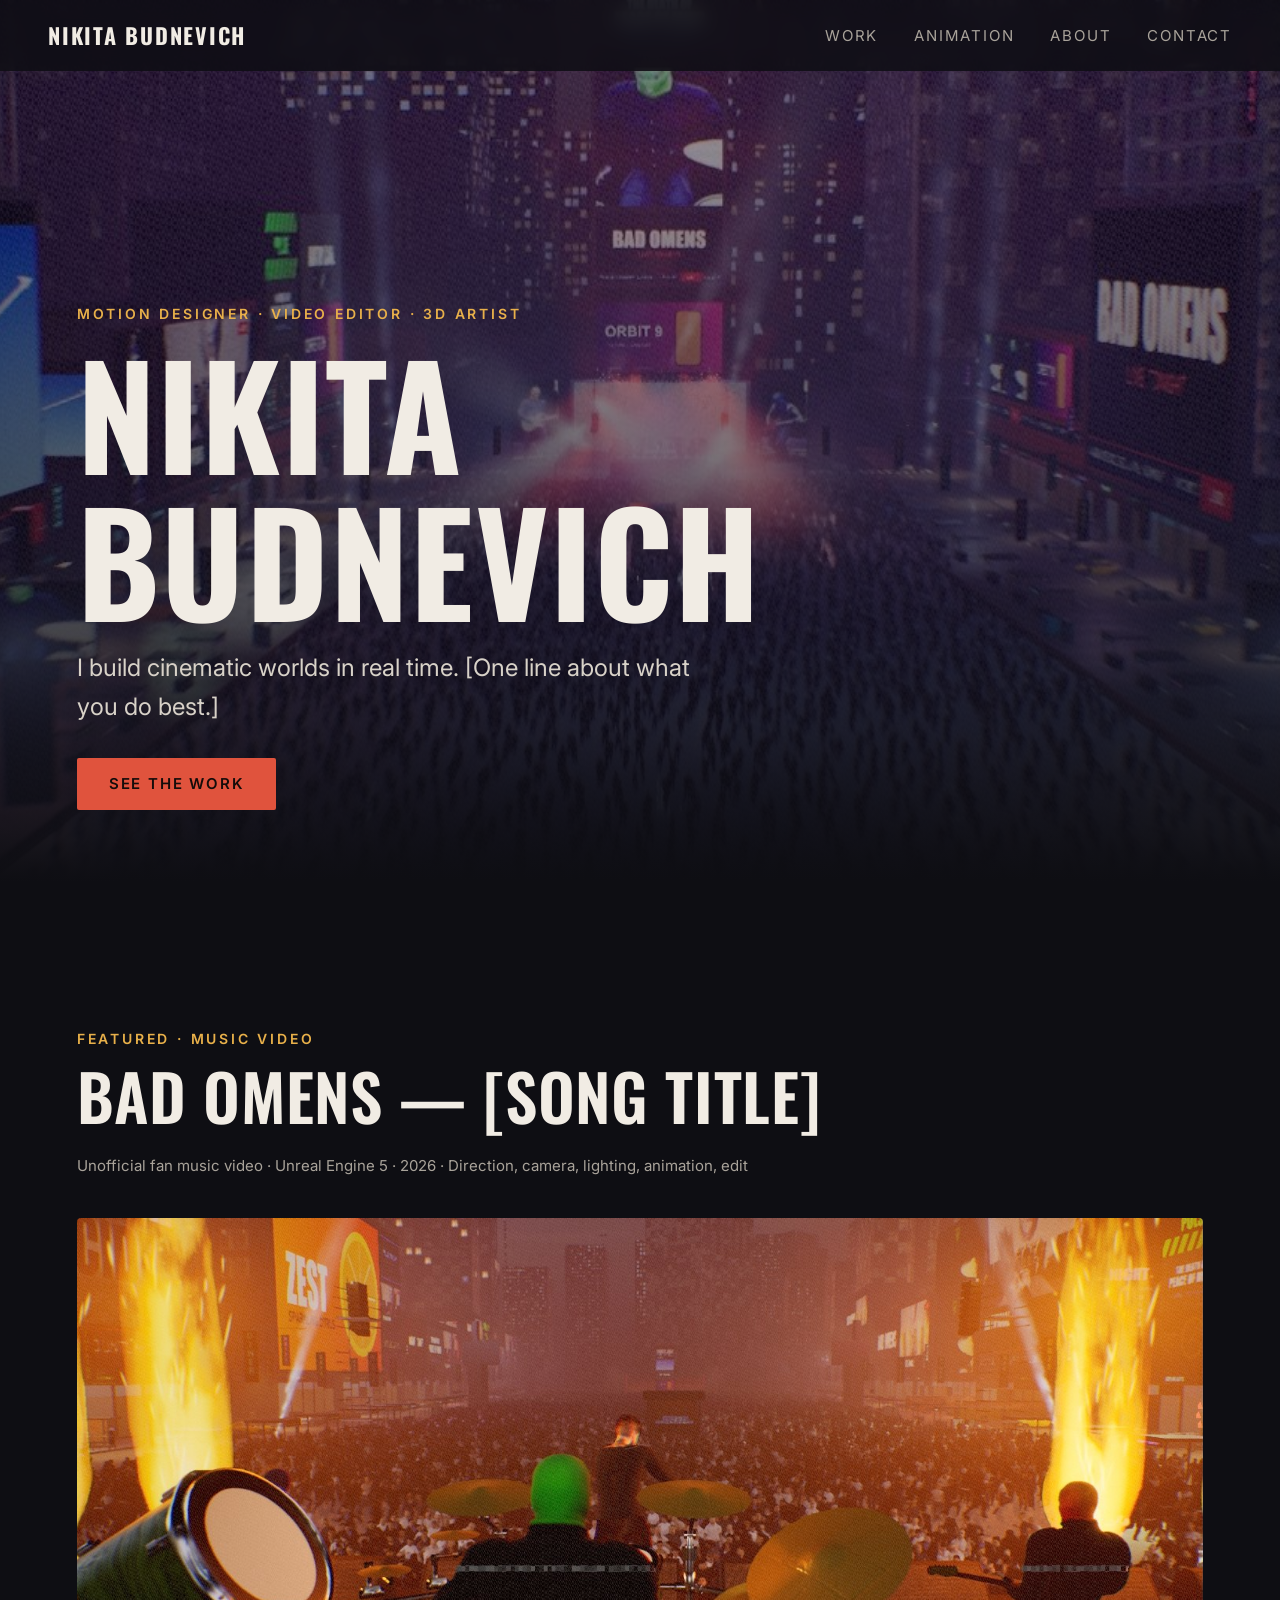
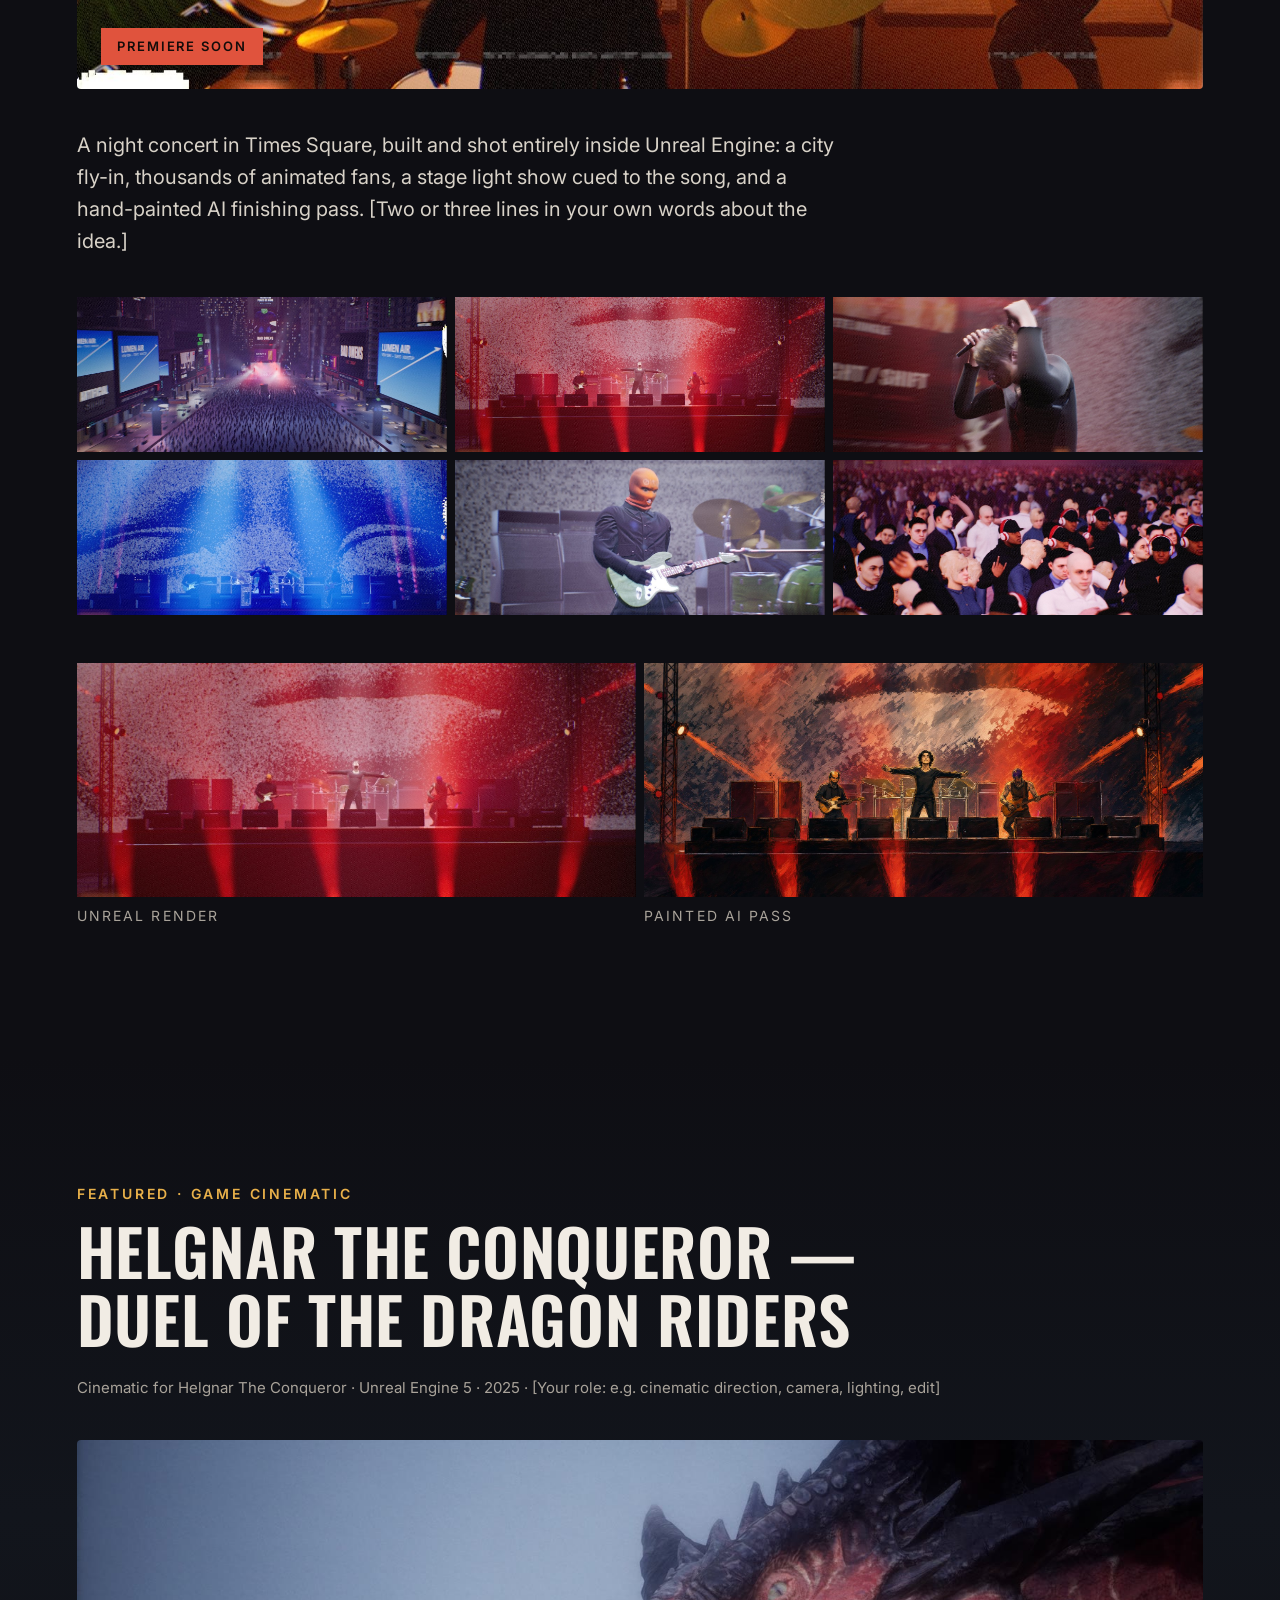
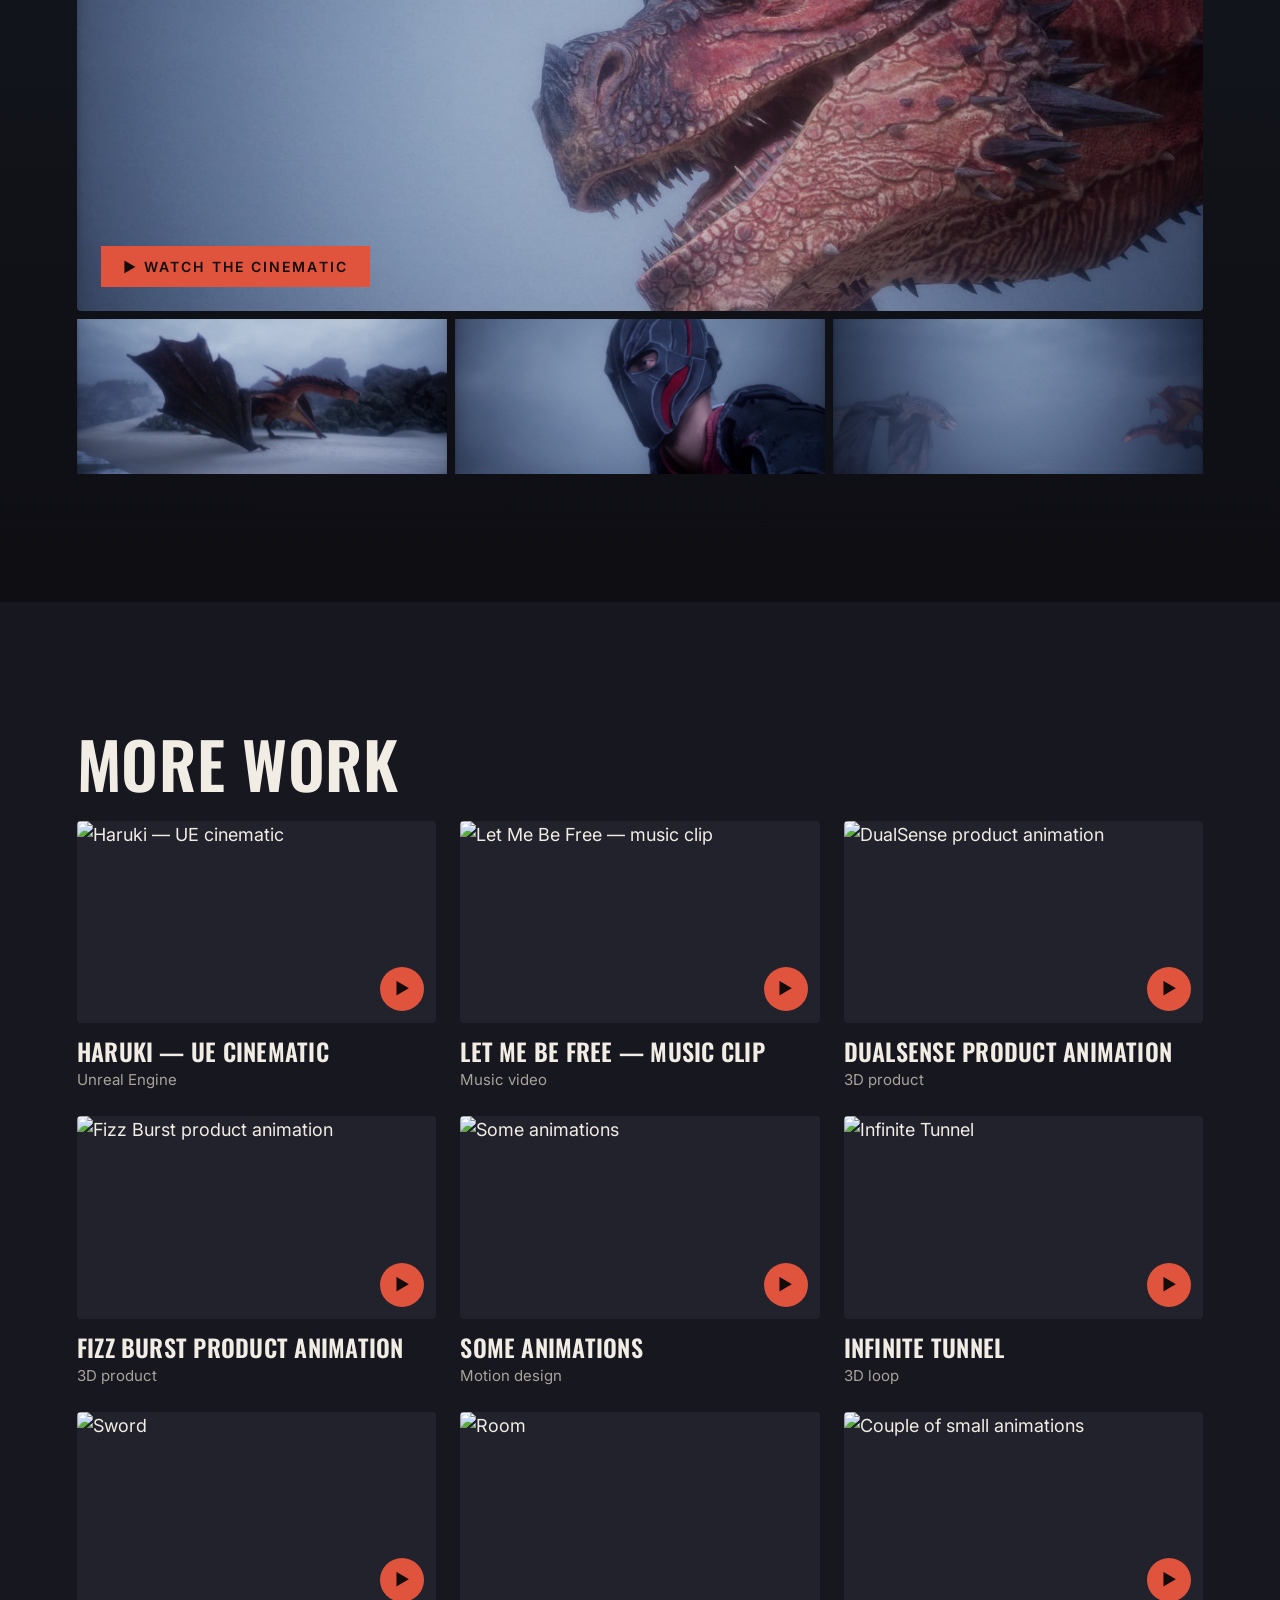
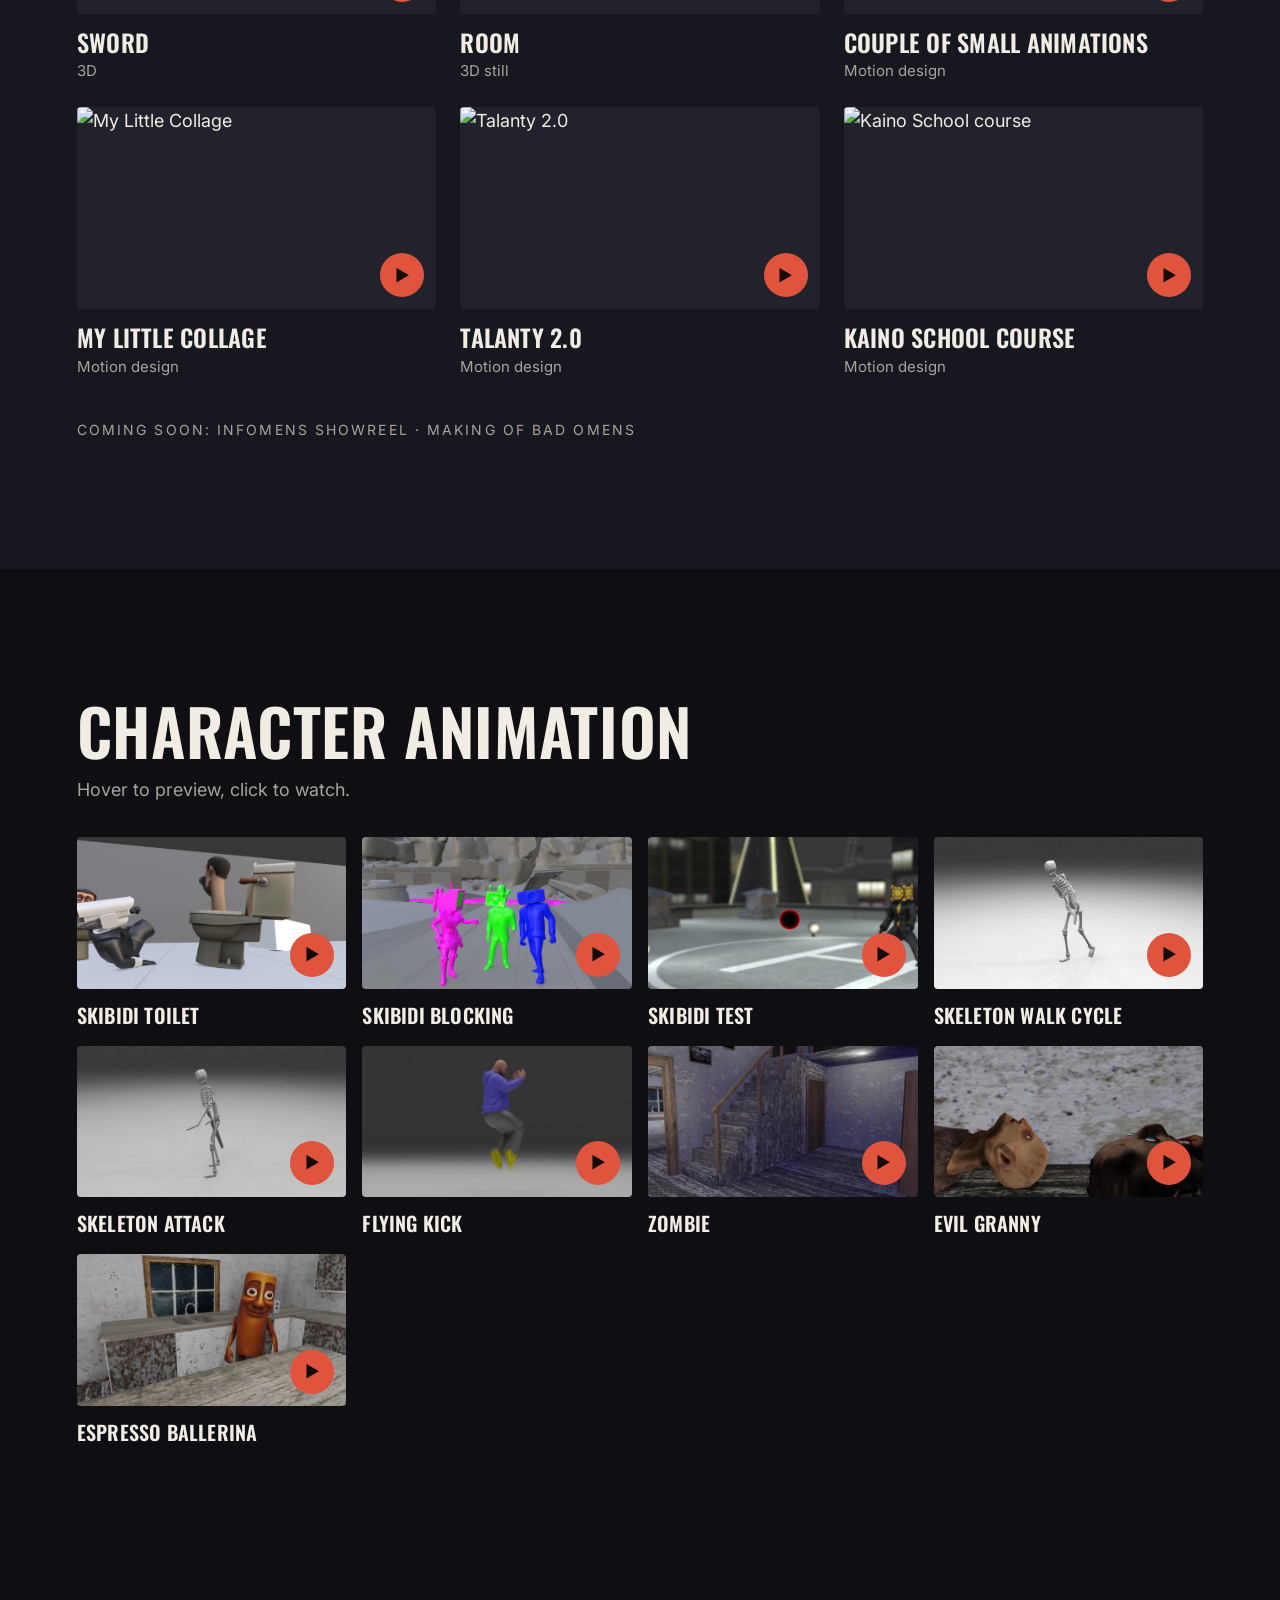
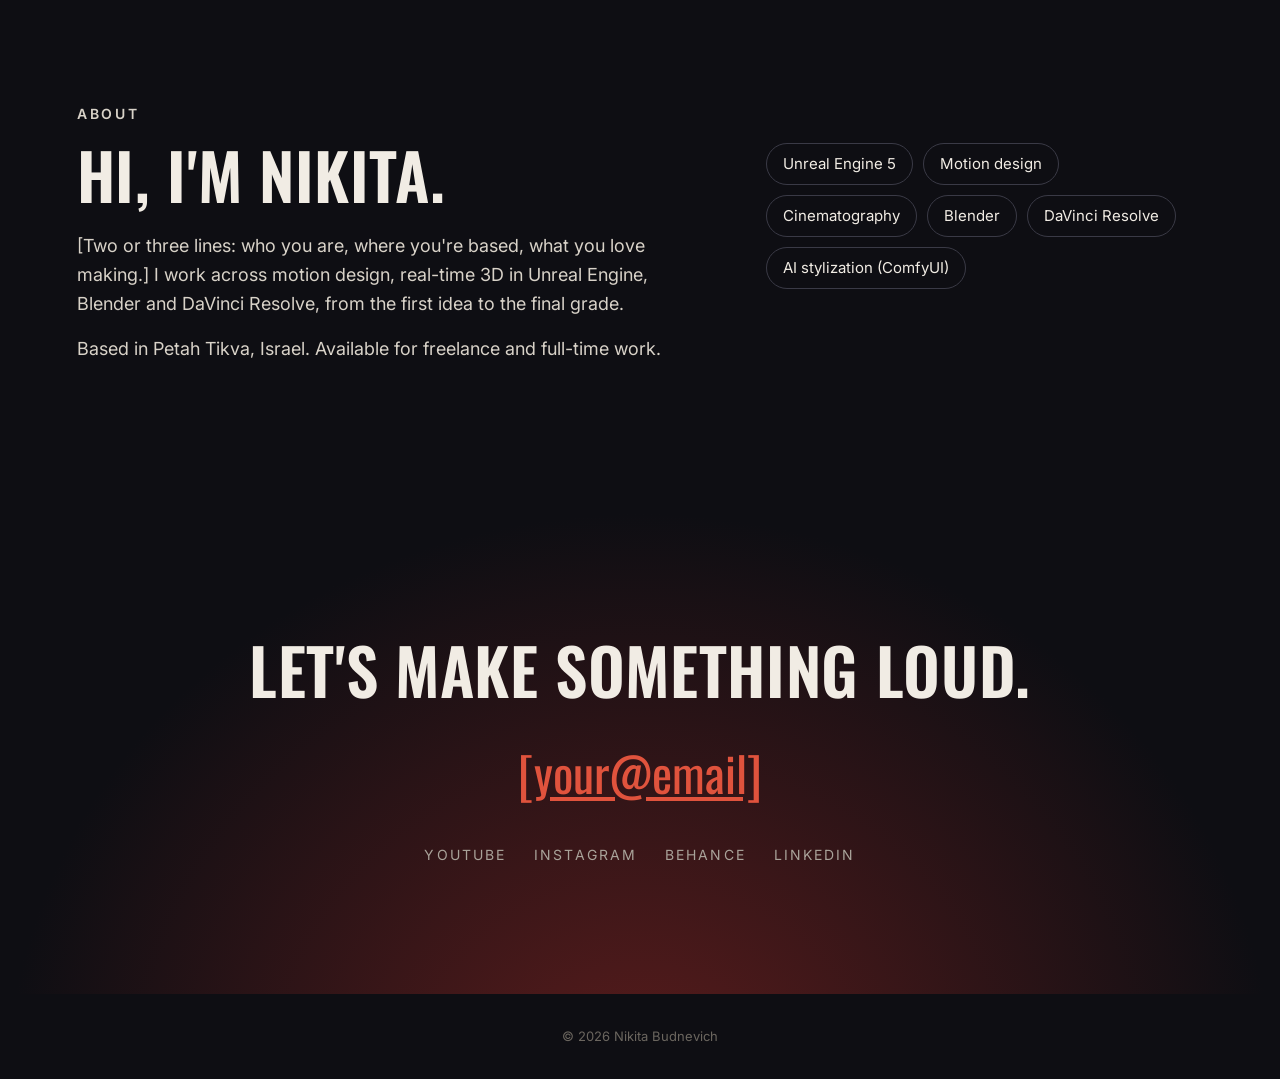
==== index.html @ 85cd66b0 "Portfolio site first draft: Bad Omens + Helgnar dragon cinematic featured, Behance work grid, charac" ====
<!doctype html>
<html lang="en">
<head>
<meta charset="utf-8">
<meta name="viewport" content="width=device-width, initial-scale=1">
<title>Nikita Budnevich — Motion Designer, Video Editor, 3D Artist</title>
<meta name="description" content="Nikita Budnevich: motion designer, video editor and 3D artist. Music videos, real-time cinematics, 3D.">
<meta property="og:title" content="Nikita Budnevich — Motion Designer, Video Editor, 3D Artist">
<meta property="og:image" content="assets/img/og.jpg">
<link rel="preconnect" href="https://fonts.googleapis.com">
<link rel="preconnect" href="https://fonts.gstatic.com" crossorigin>
<link href="https://fonts.googleapis.com/css2?family=Oswald:wght@400..700&family=Inter:wght@400;500;600&display=swap" rel="stylesheet">
<link rel="stylesheet" href="style.css">
</head>
<body>

<header class="nav">
  <a class="logo" href="#top">NIKITA BUDNEVICH</a>
  <nav>
    <a href="#work">Work</a>
    <a href="#animation">Animation</a>
    <a href="#about">About</a>
    <a href="#contact">Contact</a>
  </nav>
</header>

<section class="hero" id="top">
  <video class="hero-video" src="assets/video/hero_loop.mp4" poster="assets/img/bo_0420.jpg" autoplay muted loop playsinline></video>
  <div class="hero-shade"></div>
  <div class="hero-text">
    <p class="eyebrow">Motion designer · Video editor · 3D artist</p>
    <h1>Nikita Budnevich</h1>
    <p class="lead">I build cinematic worlds in real time. [One line about what you do best.]</p>
    <a class="btn" href="#work">See the work</a>
  </div>
</section>

<section class="featured" id="work">
  <div class="featured-head">
    <p class="eyebrow">Featured · Music video</p>
    <h2>Bad Omens — [Song title]</h2>
    <p class="meta">Unofficial fan music video · Unreal Engine 5 · 2026 · Direction, camera, lighting, animation, edit</p>
  </div>

  <div class="player">
    <!-- Replace with the YouTube embed after the release:
         <iframe src="https://www.youtube-nocookie.com/embed/VIDEO_ID" title="Bad Omens music video" allow="autoplay; encrypted-media; picture-in-picture" allowfullscreen></iframe> -->
    <img src="assets/img/bo_1950.jpg" alt="Final chorus: fire cannons over the Times Square crowd">
    <span class="soon">Premiere soon</span>
  </div>

  <p class="story">A night concert in Times Square, built and shot entirely inside Unreal Engine: a city fly-in, thousands of animated fans,
    a stage light show cued to the song, and a hand-painted AI finishing pass. [Two or three lines in your own words about the idea.]</p>

  <div class="gallery">
    <img src="assets/img/bo_0420.jpg" alt="Times Square crowd, wide aerial" loading="lazy">
    <img src="assets/img/bo_1002.jpg" alt="The band on stage in red light" loading="lazy">
    <img src="assets/img/bo_0900.jpg" alt="Singer close-up with motion blur" loading="lazy">
    <img src="assets/img/bo_1560.jpg" alt="Blue light wash over the stage" loading="lazy">
    <img src="assets/img/bo_0560.jpg" alt="Masked guitarist" loading="lazy">
    <img src="assets/img/bo_1800.jpg" alt="The crowd singing along" loading="lazy">
  </div>

  <div class="compare">
    <figure><img src="assets/img/bo_1002.jpg" alt="Unreal render" loading="lazy"><figcaption>Unreal render</figcaption></figure>
    <figure><img src="assets/img/bo_ai_1002.jpg" alt="Same frame after the painted AI pass" loading="lazy"><figcaption>Painted AI pass</figcaption></figure>
  </div>
</section>

<section class="featured dragon">
  <div class="featured-head">
    <p class="eyebrow">Featured · Game cinematic</p>
    <h2>Helgnar The Conqueror — Duel of the Dragon Riders</h2>
    <p class="meta">Cinematic for Helgnar The Conqueror · Unreal Engine 5 · 2025 · [Your role: e.g. cinematic direction, camera, lighting, edit]</p>
  </div>
  <div class="player" id="dragon-player">
    <video src="assets/video/dragon_loop.mp4" poster="assets/img/dragon_0.58.jpg" autoplay muted loop playsinline></video>
    <button class="watch" data-embed="https://www.youtube-nocookie.com/embed/9kDAbI6SV2Y">▶ Watch the cinematic</button>
  </div>
  <div class="gallery">
    <img src="assets/img/dragon_0.08.jpg" alt="A red dragon lands on a misty beach" loading="lazy">
    <img src="assets/img/dragon_0.48.jpg" alt="The masked dragon rider" loading="lazy">
    <img src="assets/img/dragon_0.78.jpg" alt="Two dragons clash in the fog" loading="lazy">
  </div>
</section>

<section class="more">
  <h2>More work</h2>
  <div class="cards" id="cards"></div>
  <p class="coming">Coming soon: Infomens showreel · Making of Bad Omens</p>
</section>

<section class="anim" id="animation">
  <h2>Character animation</h2>
  <p class="sub">Hover to preview, click to watch.</p>
  <div class="anim-grid" id="anim"></div>
</section>

<section class="about" id="about">
  <div>
    <p class="eyebrow">About</p>
    <h2>Hi, I'm Nikita.</h2>
    <p>[Two or three lines: who you are, where you're based, what you love making.] I work across motion design, real-time 3D in Unreal Engine,
      Blender and DaVinci Resolve, from the first idea to the final grade.</p>
    <p>Based in Petah Tikva, Israel. Available for freelance and full-time work.</p>
  </div>
  <ul class="skills">
    <li>Unreal Engine 5</li><li>Motion design</li><li>Cinematography</li><li>Blender</li><li>DaVinci Resolve</li><li>AI stylization (ComfyUI)</li>
  </ul>
</section>

<section class="contact" id="contact">
  <h2>Let's make something loud.</h2>
  <a class="mail" href="mailto:[your@email]">[your@email]</a>
  <div class="socials">
    <a href="#">YouTube</a><a href="#">Instagram</a><a href="https://www.behance.net/BudnevichNikita" target="_blank" rel="noopener">Behance</a><a href="https://www.linkedin.com/in/budnevich/" target="_blank" rel="noopener">LinkedIn</a>
  </div>
</section>

<footer>© 2026 Nikita Budnevich</footer>
<div class="lightbox" id="lb" hidden><button class="lb-close" aria-label="Close">×</button><div class="lb-frame"><iframe id="lbf" title="Video player" allow="autoplay; fullscreen; picture-in-picture" allowfullscreen></iframe><video id="lbv" controls playsinline hidden></video></div></div>
<script src="work.js"></script>
</body>
</html>
---- style.css ----
:root {
  --bg: #0e0e13;
  --bg2: #17171f;
  --text: #f1ece4;
  --muted: #a9a39a;
  --red: #e0533d;
  --amber: #e8b04a;
  --display: 'Oswald', 'Arial Narrow', sans-serif;
  --body: 'Inter', Arial, sans-serif;
}
* { box-sizing: border-box; margin: 0; padding: 0; }
html { scroll-behavior: smooth; }
body { background: var(--bg); color: var(--text); font-family: var(--body); font-size: 18px; line-height: 1.6; }
img, video { display: block; max-width: 100%; }
a { color: inherit; }
h1, h2, h3 { font-family: var(--display); font-weight: 600; text-transform: uppercase; line-height: 1.05; letter-spacing: .01em; }
h2 { font-size: clamp(36px, 5vw, 64px); margin-bottom: 24px; }
h3 { font-size: 24px; margin: 16px 0 4px; }
.eyebrow { color: var(--amber); text-transform: uppercase; letter-spacing: .2em; font-size: 14px; font-weight: 600; margin-bottom: 12px; }

/* nav */
.nav { position: fixed; inset: 0 0 auto 0; z-index: 10; display: flex; justify-content: space-between; align-items: center;
  padding: 18px clamp(16px, 4vw, 48px); background: #0e0e13d9; backdrop-filter: blur(10px); -webkit-backdrop-filter: blur(10px); }
.logo { font-family: var(--display); font-weight: 700; font-size: 22px; letter-spacing: .08em; text-decoration: none; }
.nav nav { display: flex; gap: clamp(16px, 3vw, 36px); }
.nav nav a { text-decoration: none; font-size: 15px; text-transform: uppercase; letter-spacing: .12em; color: var(--muted); }
.nav nav a:hover { color: var(--text); }

/* hero */
.hero { position: relative; height: 100vh; min-height: 560px; overflow: hidden; display: flex; align-items: flex-end; }
.hero-video { position: absolute; inset: 0; width: 100%; height: 100%; object-fit: cover; }
.hero-shade { position: absolute; inset: 0; background: linear-gradient(to top, var(--bg) 2%, #0e0e1399 40%, #0e0e1333 100%); }
.hero-text { position: relative; padding: 0 clamp(16px, 6vw, 96px) clamp(48px, 10vh, 120px); max-width: 1100px; }
.hero h1 { font-size: clamp(56px, 11vw, 160px); font-weight: 700; }
.lead { font-size: clamp(18px, 2vw, 24px); color: #d8d2c8; margin: 16px 0 32px; max-width: 640px; }
.btn { display: inline-block; background: var(--red); color: #140c0a; padding: 14px 32px; font-weight: 600; text-decoration: none;
  text-transform: uppercase; letter-spacing: .12em; font-size: 15px; border-radius: 2px; transition: transform .2s; }
.btn:hover { transform: translateY(-2px); }

/* sections */
section:not(.hero) { padding: clamp(64px, 10vw, 140px) clamp(16px, 6vw, 96px); }
.featured-head { max-width: 900px; margin-bottom: 40px; }
.meta { color: var(--muted); font-size: 15px; }
.player { position: relative; aspect-ratio: 2.39 / 1; background: #000; overflow: hidden; border-radius: 4px; }
.player img, .player iframe { width: 100%; height: 100%; object-fit: cover; border: 0; }
.soon { position: absolute; left: 24px; bottom: 24px; background: var(--red); color: #140c0a; font-weight: 600; text-transform: uppercase;
  letter-spacing: .15em; font-size: 13px; padding: 8px 16px; }
.story { max-width: 760px; margin: 40px 0; color: #d8d2c8; font-size: clamp(17px, 1.6vw, 20px); }
.gallery { display: grid; grid-template-columns: repeat(3, 1fr); gap: 8px; }
.gallery img { width: 100%; aspect-ratio: 2.39 / 1; object-fit: cover; transition: opacity .3s; }
.gallery img:hover { opacity: .85; }
.compare { display: grid; grid-template-columns: 1fr 1fr; gap: 8px; margin-top: 48px; }
.compare img { width: 100%; aspect-ratio: 2.39 / 1; object-fit: cover; }
figcaption { color: var(--muted); font-size: 14px; text-transform: uppercase; letter-spacing: .15em; margin-top: 8px; }

.more { background: var(--bg2); }
.cards { display: grid; grid-template-columns: repeat(3, 1fr); gap: 24px; }
.card p { color: var(--muted); font-size: 15px; }
.thumb { aspect-ratio: 16 / 9; border-radius: 4px; }
.ph { display: grid; place-items: center; background: repeating-linear-gradient(135deg, #22222c 0 12px, #1c1c25 12px 24px);
  color: var(--muted); font-family: var(--display); text-transform: uppercase; letter-spacing: .15em; }

.about { display: grid; grid-template-columns: 1.4fr 1fr; gap: clamp(32px, 6vw, 96px); align-items: start; }
.about p { color: #d8d2c8; margin-bottom: 16px; max-width: 640px; }
.skills { list-style: none; display: flex; flex-wrap: wrap; gap: 10px; padding-top: 40px; }
.skills li { border: 1px solid #3a3a46; padding: 8px 16px; border-radius: 40px; font-size: 15px; }

.contact { text-align: center; background: radial-gradient(ellipse at 50% 120%, #5a1c1c 0%, var(--bg) 70%); }
.mail { display: inline-block; font-family: var(--display); font-size: clamp(24px, 4vw, 48px); color: var(--red); margin: 8px 0 32px; }
.socials { display: flex; justify-content: center; flex-wrap: wrap; gap: 28px; }
.socials a { text-decoration: none; color: var(--muted); text-transform: uppercase; letter-spacing: .15em; font-size: 14px; }
.socials a:hover { color: var(--text); }
footer { text-align: center; color: #6b665f; font-size: 13px; padding: 32px 16px; }

@media (max-width: 800px) {
  .gallery { grid-template-columns: 1fr 1fr; }
  .cards { grid-template-columns: 1fr; }
  .compare { grid-template-columns: 1fr; }
  .about { grid-template-columns: 1fr; }
  .skills { padding-top: 0; }
  .nav nav a { font-size: 13px; }
}

/* work grid + lightbox */
.card { text-decoration: none; display: block; }
.thumb { position: relative; overflow: hidden; background: #22222c; }
.thumb img { width: 100%; height: 100%; object-fit: cover; transition: transform .4s; }
.card:hover .thumb img { transform: scale(1.04); }
.play { position: absolute; right: 12px; bottom: 12px; width: 44px; height: 44px; border-radius: 50%; background: var(--red); color: #140c0a;
  display: grid; place-items: center; font-size: 16px; }
.coming { color: var(--muted); margin-top: 40px; text-transform: uppercase; letter-spacing: .15em; font-size: 14px; }
.lightbox { position: fixed; inset: 0; z-index: 50; background: #07070acc; display: grid; place-items: center; padding: 16px; }
.lightbox[hidden] { display: none; }
.lb-frame { width: min(1280px, 100%); aspect-ratio: 16 / 9; }
.lb-frame iframe { width: 100%; height: 100%; border: 0; background: #000; }
.lb-close { position: absolute; top: 16px; right: 24px; background: none; border: 0; color: var(--text); font-size: 44px; cursor: pointer; }

/* character animation */
.sub { color: var(--muted); margin: -12px 0 32px; }
.anim-grid { display: grid; grid-template-columns: repeat(auto-fill, minmax(260px, 1fr)); gap: 16px; }
.anim-card { cursor: pointer; }
.anim-card .thumb { aspect-ratio: 16 / 9; border-radius: 4px; }
.anim-card video, .anim-card img { position: absolute; inset: 0; width: 100%; height: 100%; object-fit: cover; }
.anim-card video { opacity: 0; transition: opacity .25s; }
.anim-card:hover video, .anim-card.playing video { opacity: 1; }
.anim-card h3 { font-size: 20px; }
.lb-frame video { width: 100%; height: 100%; background: #000; }

/* second featured project */
.dragon { background: linear-gradient(#0e0e13, #12151c 40%, #0e0e13); }
.dragon .gallery { margin-top: 8px; }
.player video { width: 100%; height: 100%; object-fit: cover; }
.watch { position: absolute; left: 24px; bottom: 24px; background: var(--red); color: #140c0a; border: 0; cursor: pointer; font: 600 14px var(--body);
  text-transform: uppercase; letter-spacing: .15em; padding: 12px 22px; transition: transform .2s; }
.watch:hover { transform: translateY(-2px); }
@media (max-width: 800px) { .dragon .gallery { grid-template-columns: repeat(3, 1fr); } }
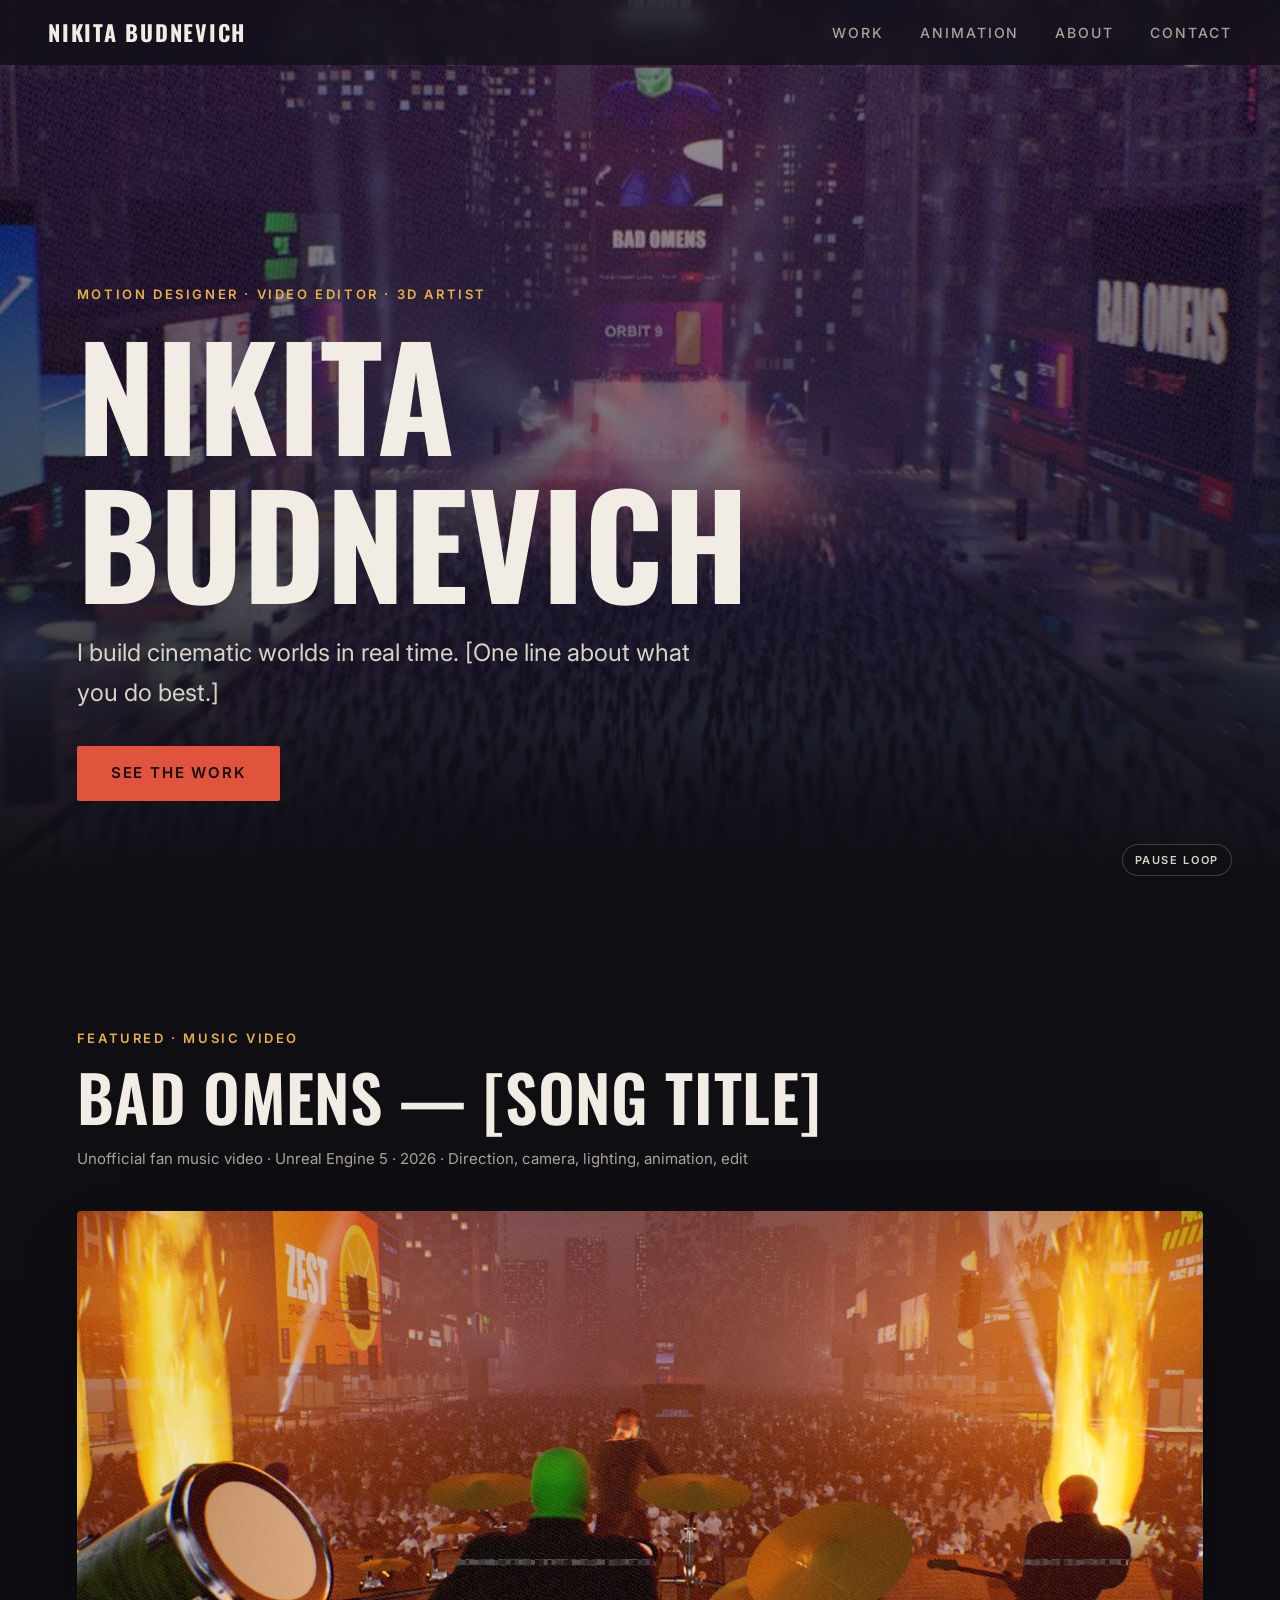
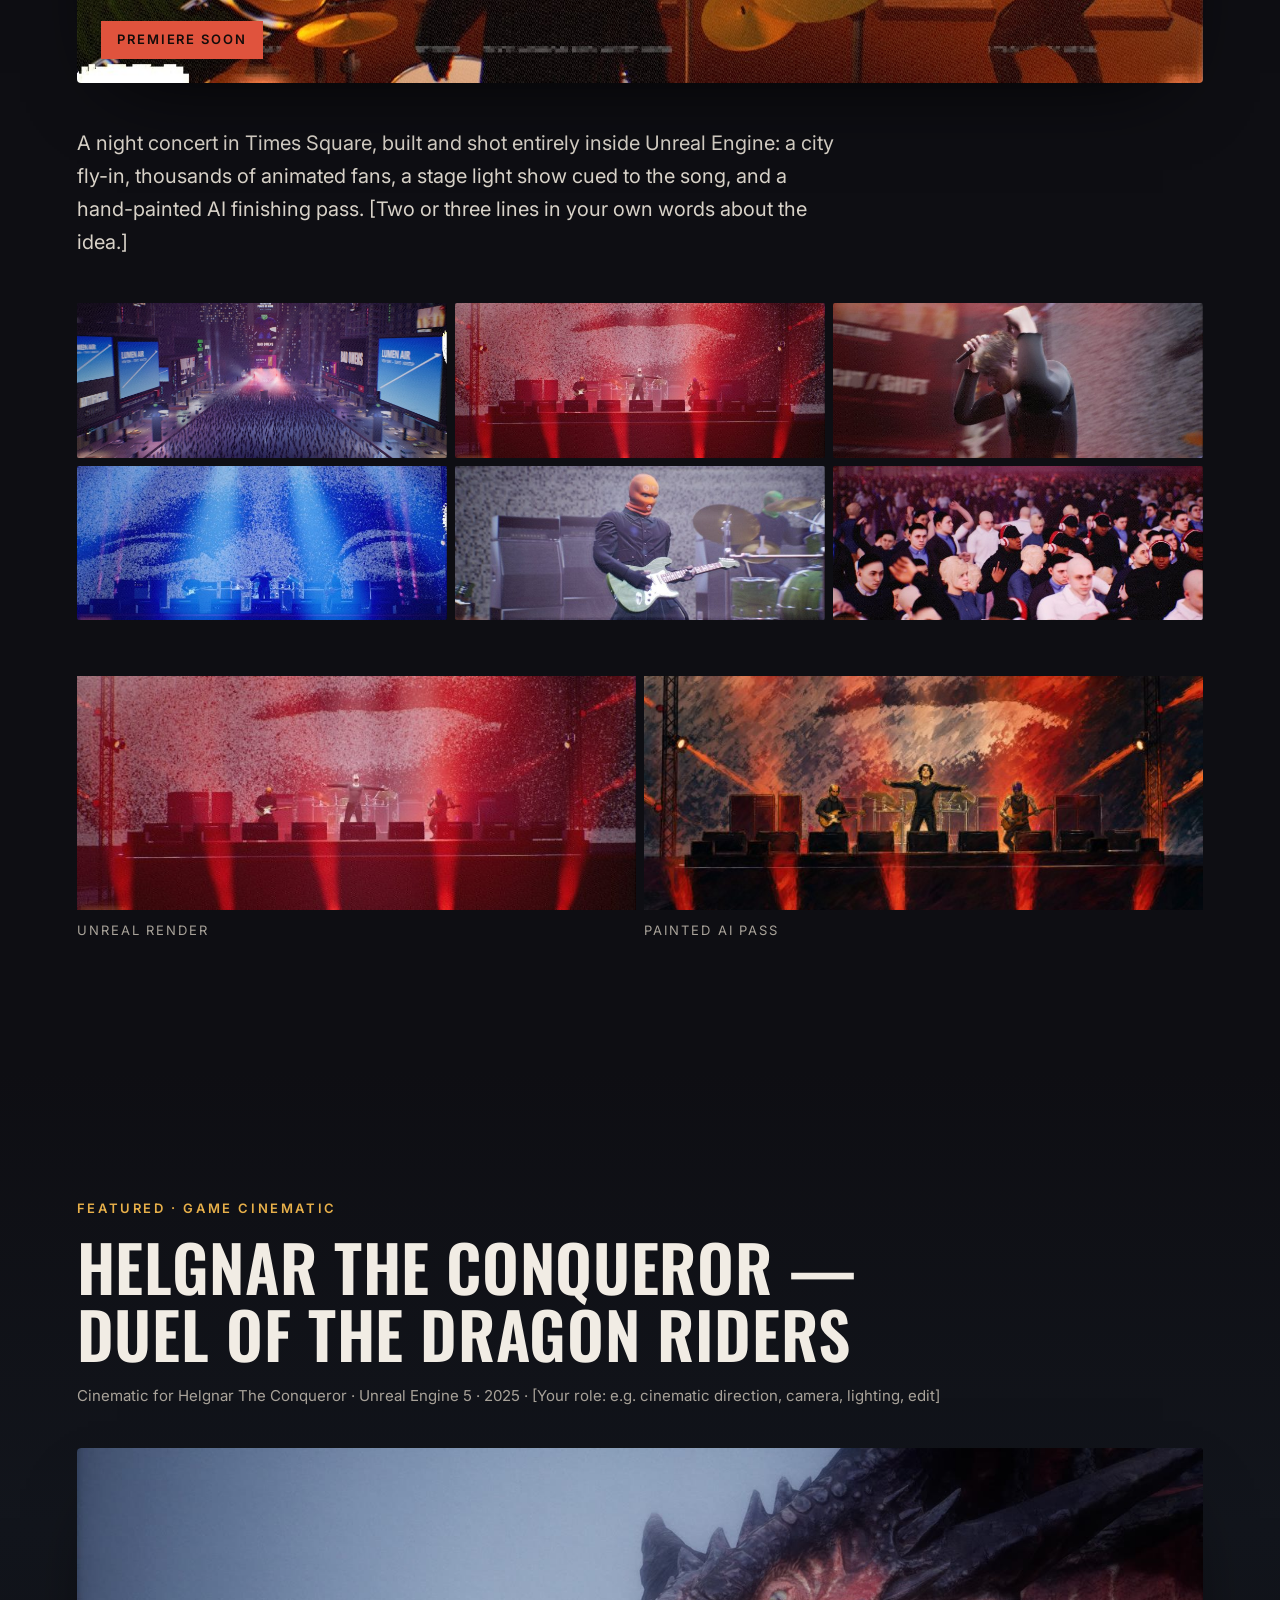
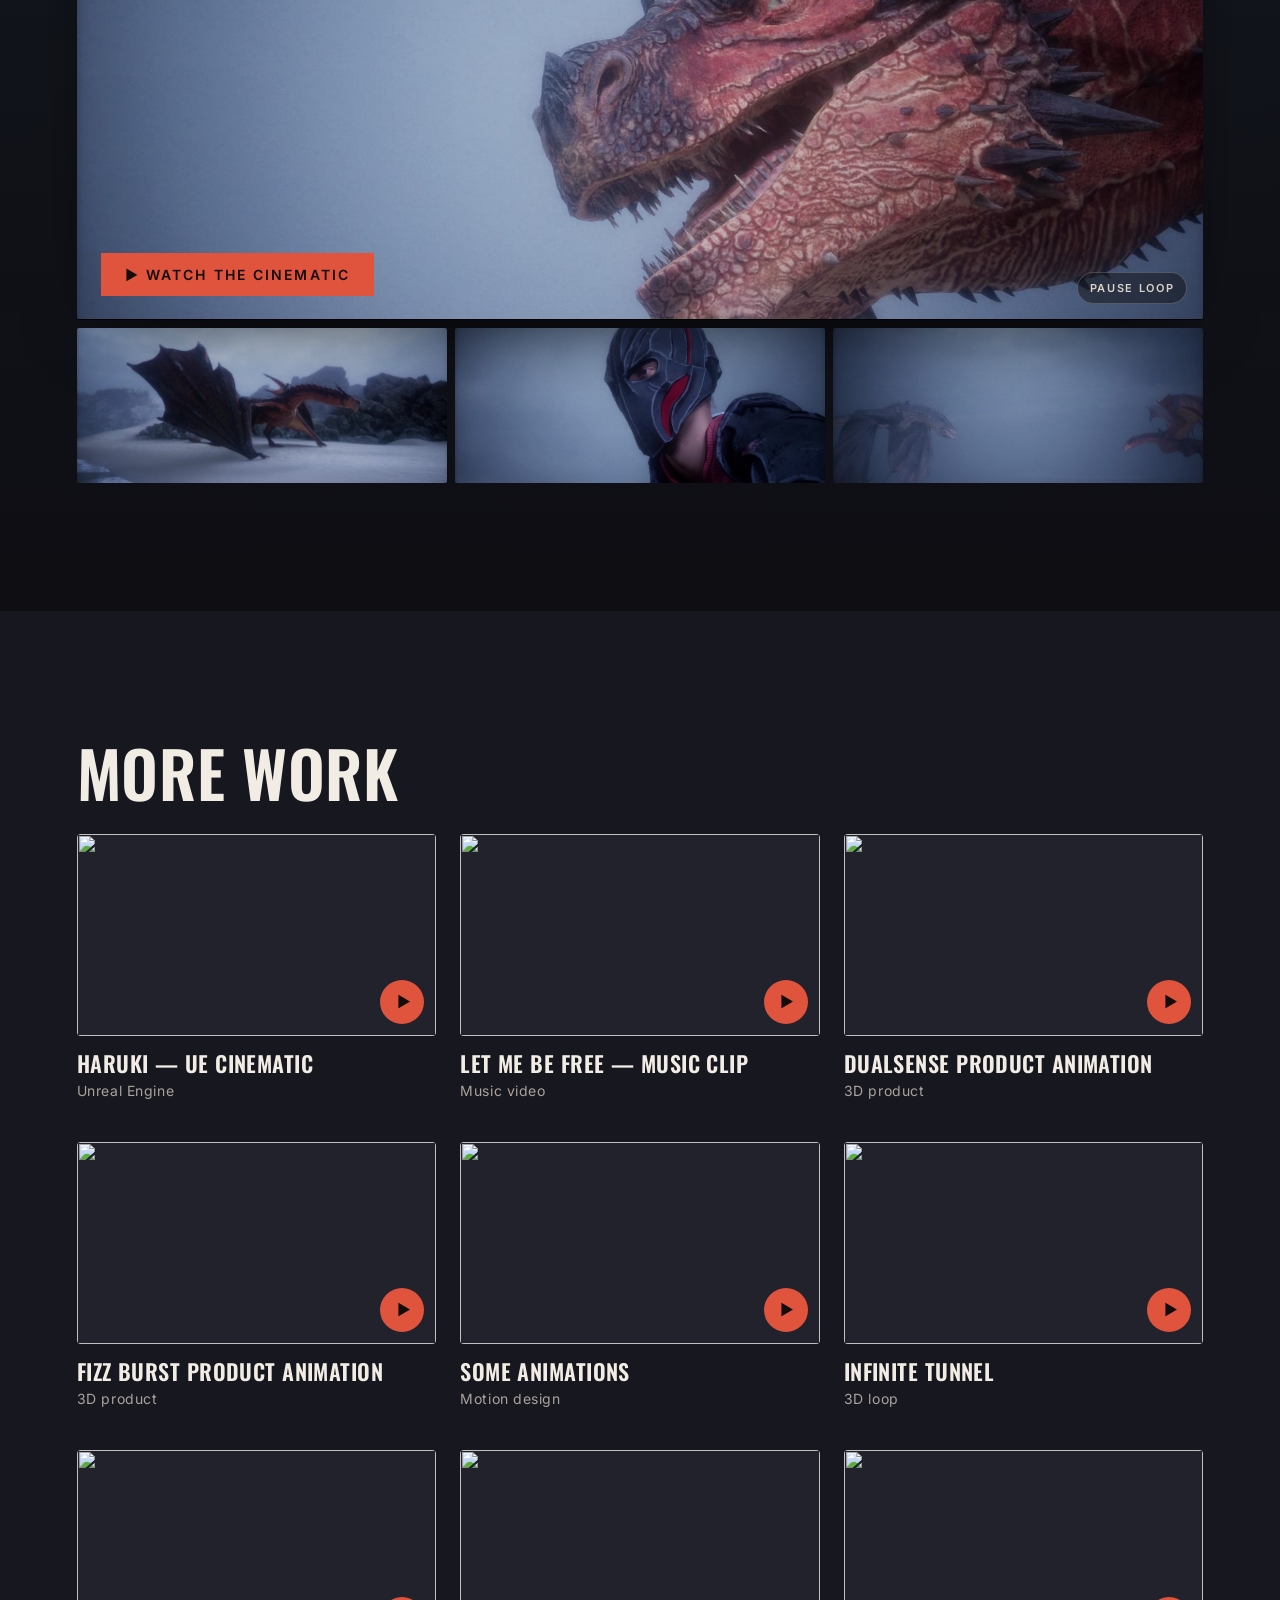
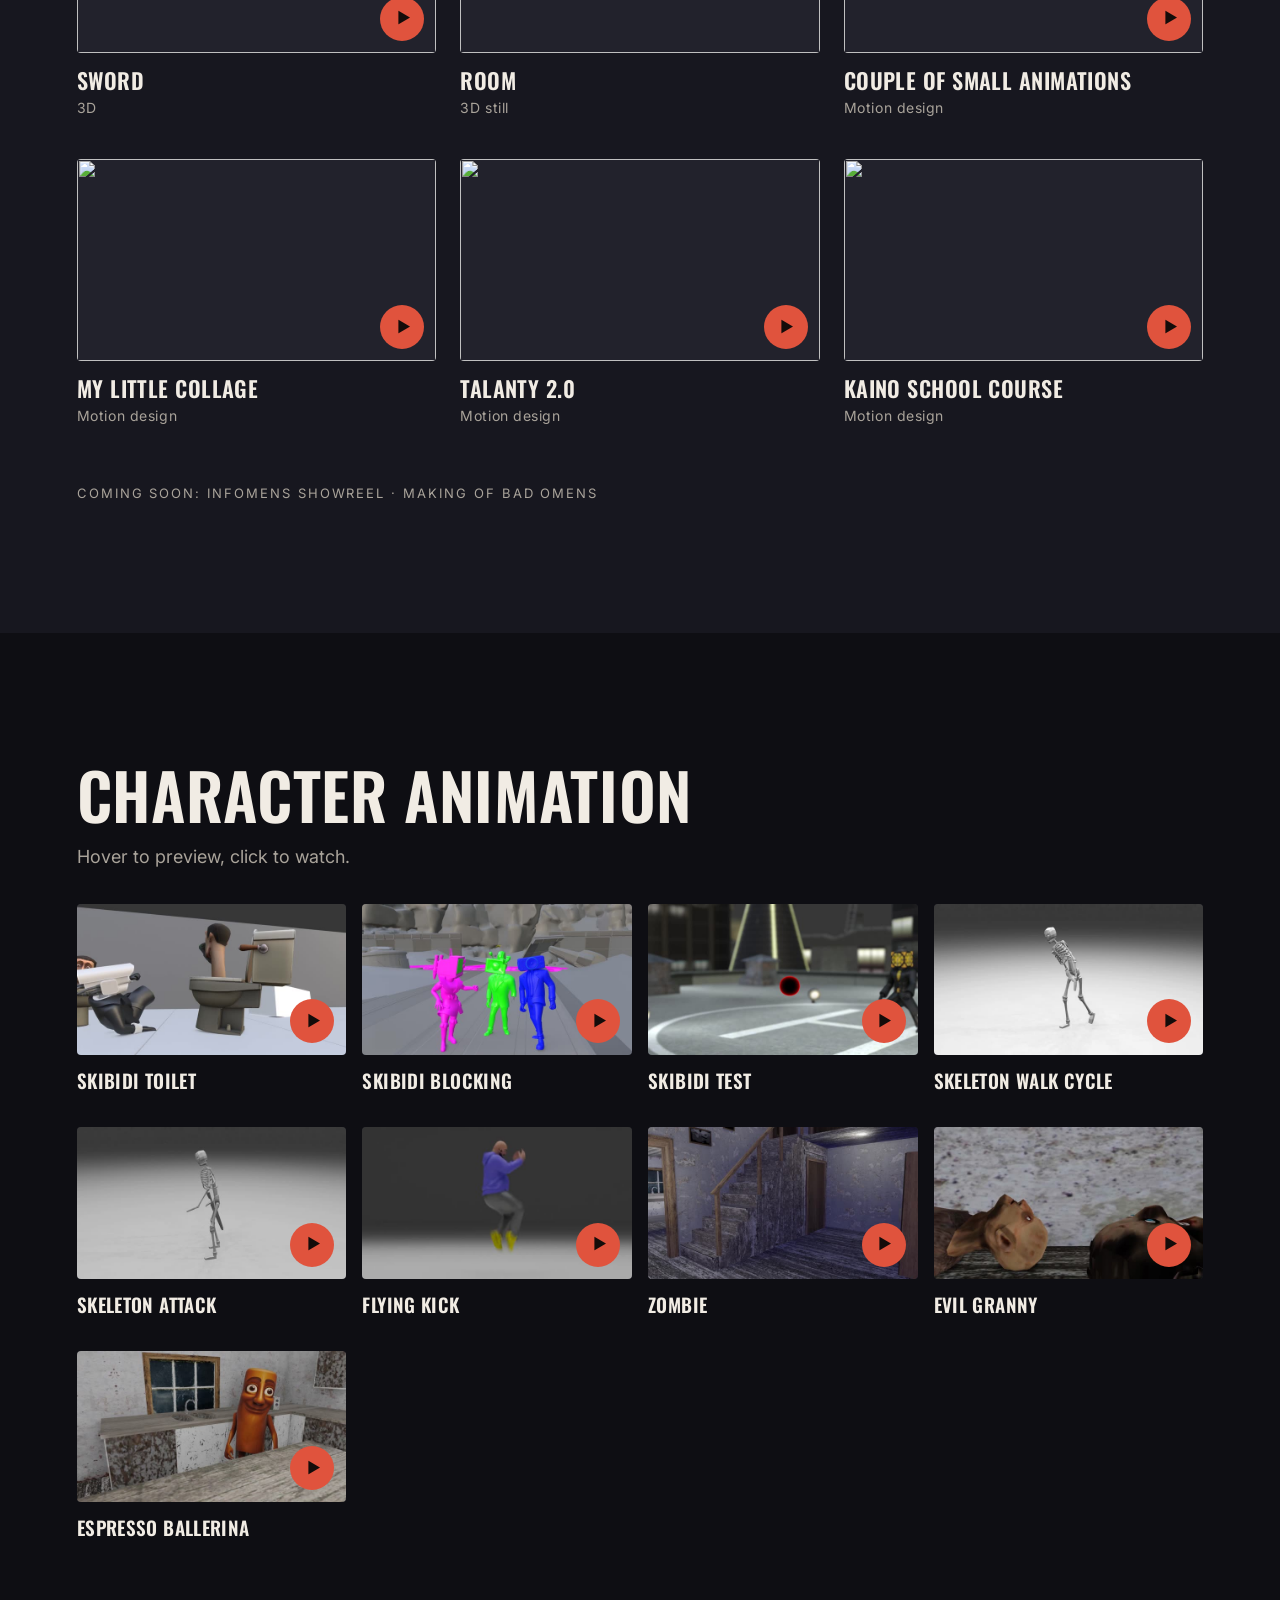
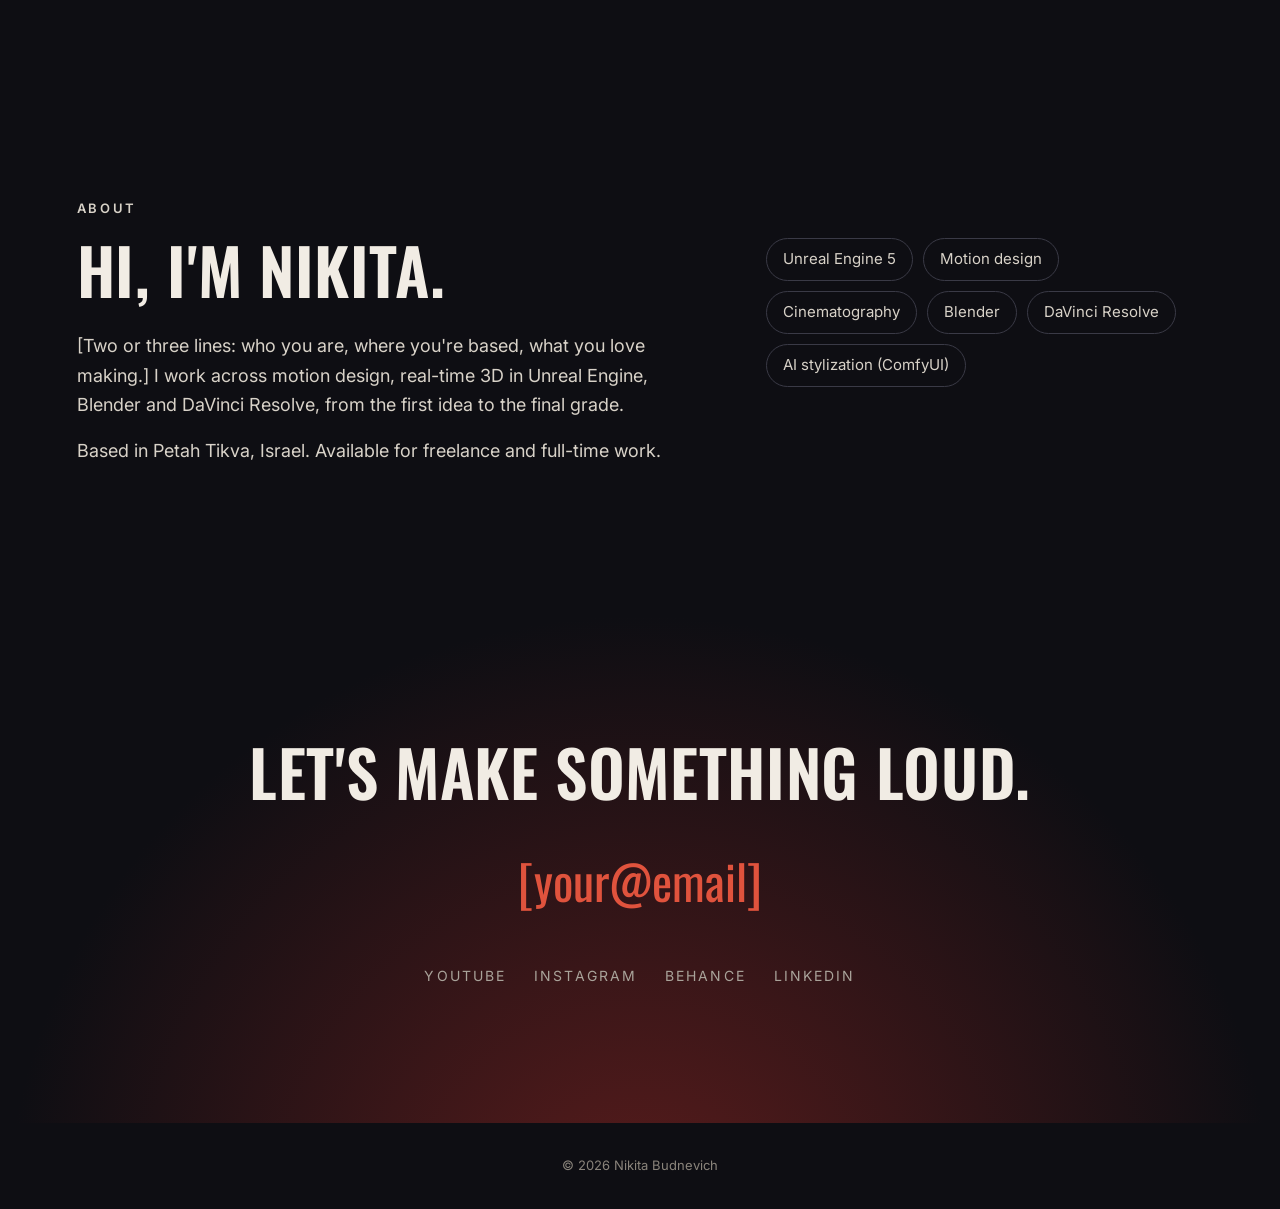
==== commit b00fc654: "Polish, mobile, performance, accessibility, SEO and GitHub Pages prep - Design: nav underline + curr" ====
--- a/index.html
+++ b/index.html
@@ -2,21 +2,39 @@
 <html lang="en">
 <head>
 <meta charset="utf-8">
-<meta name="viewport" content="width=device-width, initial-scale=1">
+<meta name="viewport" content="width=device-width, initial-scale=1, viewport-fit=cover">
 <title>Nikita Budnevich — Motion Designer, Video Editor, 3D Artist</title>
-<meta name="description" content="Nikita Budnevich: motion designer, video editor and 3D artist. Music videos, real-time cinematics, 3D.">
+<meta name="description" content="Nikita Budnevich: motion designer, video editor and 3D artist. Music videos, real-time Unreal Engine cinematics, 3D and character animation.">
+<meta name="theme-color" content="#0e0e13">
+<meta name="color-scheme" content="dark">
+<!-- Site URL: GitHub Pages address of this repo. Change here, in sitemap.xml and robots.txt if you move to your own domain. -->
+<link rel="canonical" href="https://budnik96.github.io/portfolio-website/">
+<meta property="og:type" content="website">
+<meta property="og:site_name" content="Nikita Budnevich">
 <meta property="og:title" content="Nikita Budnevich — Motion Designer, Video Editor, 3D Artist">
-<meta property="og:image" content="assets/img/og.jpg">
+<meta property="og:description" content="Music videos, real-time Unreal Engine cinematics, 3D and character animation.">
+<meta property="og:url" content="https://budnik96.github.io/portfolio-website/">
+<meta property="og:image" content="https://budnik96.github.io/portfolio-website/assets/img/og-1200x630.jpg">
+<meta property="og:image:width" content="1200">
+<meta property="og:image:height" content="630">
+<meta property="og:image:alt" content="A night concert in Times Square rendered in Unreal Engine, with the NB monogram">
+<meta name="twitter:card" content="summary_large_image">
+<link rel="icon" href="favicon.ico" sizes="32x32">
+<link rel="icon" href="favicon.svg" type="image/svg+xml">
+<link rel="apple-touch-icon" href="apple-touch-icon.png">
 <link rel="preconnect" href="https://fonts.googleapis.com">
 <link rel="preconnect" href="https://fonts.gstatic.com" crossorigin>
 <link href="https://fonts.googleapis.com/css2?family=Oswald:wght@400..700&family=Inter:wght@400;500;600&display=swap" rel="stylesheet">
 <link rel="stylesheet" href="style.css">
+<script>document.documentElement.classList.add('js');</script>
 </head>
 <body>
+<a class="skip" href="#work">Skip to content</a>
 
-<header class="nav">
-  <a class="logo" href="#top">NIKITA BUDNEVICH</a>
-  <nav>
+<header class="nav" id="nav">
+  <a class="logo" href="#top" aria-label="Nikita Budnevich, back to top">NIKITA BUDNEVICH</a>
+  <button class="menu-btn" id="menu-btn" aria-expanded="false" aria-controls="menu"><span class="menu-icon" aria-hidden="true"></span>Menu</button>
+  <nav id="menu" aria-label="Main">
     <a href="#work">Work</a>
     <a href="#animation">Animation</a>
     <a href="#about">About</a>
@@ -24,8 +42,9 @@
   </nav>
 </header>
 
+<main>
 <section class="hero" id="top">
-  <video class="hero-video" src="assets/video/hero_loop.mp4" poster="assets/img/bo_0420.jpg" autoplay muted loop playsinline></video>
+  <video class="hero-video loop-video" src="assets/video/hero_loop.mp4" poster="assets/img/bo_0420.jpg" muted loop playsinline preload="auto" aria-hidden="true"></video>
   <div class="hero-shade"></div>
   <div class="hero-text">
     <p class="eyebrow">Motion designer · Video editor · 3D artist</p>
@@ -33,6 +52,7 @@
     <p class="lead">I build cinematic worlds in real time. [One line about what you do best.]</p>
     <a class="btn" href="#work">See the work</a>
   </div>
+  <button class="loop-toggle" data-for=".hero-video" type="button">Pause loop</button>
 </section>
 
 <section class="featured" id="work">
@@ -44,8 +64,8 @@
 
   <div class="player">
     <!-- Replace with the YouTube embed after the release:
-         <iframe src="https://www.youtube-nocookie.com/embed/VIDEO_ID" title="Bad Omens music video" allow="autoplay; encrypted-media; picture-in-picture" allowfullscreen></iframe> -->
-    <img src="assets/img/bo_1950.jpg" alt="Final chorus: fire cannons over the Times Square crowd">
+         <iframe src="https://www.youtube-nocookie.com/embed/VIDEO_ID" title="Bad Omens music video" loading="lazy" allow="autoplay; encrypted-media; picture-in-picture" allowfullscreen></iframe> -->
+    <img src="assets/img/bo_1950.jpg" width="1440" height="602" loading="lazy" decoding="async" alt="Final chorus: fire cannons over the Times Square crowd">
     <span class="soon">Premiere soon</span>
   </div>
 
@@ -53,17 +73,17 @@
     a stage light show cued to the song, and a hand-painted AI finishing pass. [Two or three lines in your own words about the idea.]</p>
 
   <div class="gallery">
-    <img src="assets/img/bo_0420.jpg" alt="Times Square crowd, wide aerial" loading="lazy">
-    <img src="assets/img/bo_1002.jpg" alt="The band on stage in red light" loading="lazy">
-    <img src="assets/img/bo_0900.jpg" alt="Singer close-up with motion blur" loading="lazy">
-    <img src="assets/img/bo_1560.jpg" alt="Blue light wash over the stage" loading="lazy">
-    <img src="assets/img/bo_0560.jpg" alt="Masked guitarist" loading="lazy">
-    <img src="assets/img/bo_1800.jpg" alt="The crowd singing along" loading="lazy">
+    <img src="assets/img/sm/bo_0420.jpg" srcset="assets/img/sm/bo_0420.jpg 720w, assets/img/bo_0420.jpg 1440w" sizes="(max-width: 800px) 50vw, 33vw" width="720" height="301" loading="lazy" decoding="async" alt="Times Square crowd, wide aerial">
+    <img src="assets/img/sm/bo_1002.jpg" srcset="assets/img/sm/bo_1002.jpg 720w, assets/img/bo_1002.jpg 1440w" sizes="(max-width: 800px) 50vw, 33vw" width="720" height="301" loading="lazy" decoding="async" alt="The band on stage in red light">
+    <img src="assets/img/sm/bo_0900.jpg" srcset="assets/img/sm/bo_0900.jpg 720w, assets/img/bo_0900.jpg 1440w" sizes="(max-width: 800px) 50vw, 33vw" width="720" height="301" loading="lazy" decoding="async" alt="Singer close-up with motion blur">
+    <img src="assets/img/sm/bo_1560.jpg" srcset="assets/img/sm/bo_1560.jpg 720w, assets/img/bo_1560.jpg 1440w" sizes="(max-width: 800px) 50vw, 33vw" width="720" height="301" loading="lazy" decoding="async" alt="Blue light wash over the stage">
+    <img src="assets/img/sm/bo_0560.jpg" srcset="assets/img/sm/bo_0560.jpg 720w, assets/img/bo_0560.jpg 1440w" sizes="(max-width: 800px) 50vw, 33vw" width="720" height="301" loading="lazy" decoding="async" alt="Masked guitarist">
+    <img src="assets/img/sm/bo_1800.jpg" srcset="assets/img/sm/bo_1800.jpg 720w, assets/img/bo_1800.jpg 1440w" sizes="(max-width: 800px) 50vw, 33vw" width="720" height="301" loading="lazy" decoding="async" alt="The crowd singing along">
   </div>
 
   <div class="compare">
-    <figure><img src="assets/img/bo_1002.jpg" alt="Unreal render" loading="lazy"><figcaption>Unreal render</figcaption></figure>
-    <figure><img src="assets/img/bo_ai_1002.jpg" alt="Same frame after the painted AI pass" loading="lazy"><figcaption>Painted AI pass</figcaption></figure>
+    <figure><img src="assets/img/sm/bo_1002.jpg" srcset="assets/img/sm/bo_1002.jpg 720w, assets/img/bo_1002.jpg 1440w" sizes="(max-width: 800px) 100vw, 50vw" width="720" height="301" loading="lazy" decoding="async" alt="Stage frame straight out of Unreal Engine"><figcaption>Unreal render</figcaption></figure>
+    <figure><img src="assets/img/sm/bo_ai_1002.jpg" srcset="assets/img/sm/bo_ai_1002.jpg 720w, assets/img/bo_ai_1002.jpg 1568w" sizes="(max-width: 800px) 100vw, 50vw" width="720" height="309" loading="lazy" decoding="async" alt="Same frame after the painted AI pass"><figcaption>Painted AI pass</figcaption></figure>
   </div>
 </section>
 
@@ -74,13 +94,15 @@
     <p class="meta">Cinematic for Helgnar The Conqueror · Unreal Engine 5 · 2025 · [Your role: e.g. cinematic direction, camera, lighting, edit]</p>
   </div>
   <div class="player" id="dragon-player">
-    <video src="assets/video/dragon_loop.mp4" poster="assets/img/dragon_0.58.jpg" autoplay muted loop playsinline></video>
-    <button class="watch" data-embed="https://www.youtube-nocookie.com/embed/9kDAbI6SV2Y">▶ Watch the cinematic</button>
+    <!-- Loop and poster load when the player scrolls near (work.js). -->
+    <video class="loop-video lazy-video" data-src="assets/video/dragon_loop.mp4" data-poster="assets/img/dragon_0.58.jpg" muted loop playsinline preload="none" aria-hidden="true"></video>
+    <button class="watch" data-embed="https://www.youtube-nocookie.com/embed/9kDAbI6SV2Y" aria-haspopup="dialog"><span aria-hidden="true">▶ </span>Watch the cinematic</button>
+    <button class="loop-toggle" data-for="#dragon-player video" type="button">Pause loop</button>
   </div>
   <div class="gallery">
-    <img src="assets/img/dragon_0.08.jpg" alt="A red dragon lands on a misty beach" loading="lazy">
-    <img src="assets/img/dragon_0.48.jpg" alt="The masked dragon rider" loading="lazy">
-    <img src="assets/img/dragon_0.78.jpg" alt="Two dragons clash in the fog" loading="lazy">
+    <img src="assets/img/sm/dragon_0.08.jpg" srcset="assets/img/sm/dragon_0.08.jpg 720w, assets/img/dragon_0.08.jpg 1600w" sizes="(max-width: 640px) 50vw, 33vw" width="720" height="405" loading="lazy" decoding="async" alt="A red dragon lands on a misty beach">
+    <img src="assets/img/sm/dragon_0.48.jpg" srcset="assets/img/sm/dragon_0.48.jpg 720w, assets/img/dragon_0.48.jpg 1600w" sizes="(max-width: 640px) 50vw, 33vw" width="720" height="405" loading="lazy" decoding="async" alt="The masked dragon rider">
+    <img src="assets/img/sm/dragon_0.78.jpg" srcset="assets/img/sm/dragon_0.78.jpg 720w, assets/img/dragon_0.78.jpg 1600w" sizes="(max-width: 640px) 100vw, 33vw" width="720" height="405" loading="lazy" decoding="async" alt="Two dragons clash in the fog">
   </div>
 </section>
 
@@ -92,7 +114,7 @@
 
 <section class="anim" id="animation">
   <h2>Character animation</h2>
-  <p class="sub">Hover to preview, click to watch.</p>
+  <p class="sub"><span class="hover-hint">Hover to preview, click to watch.</span><span class="touch-hint">Tap to watch.</span></p>
   <div class="anim-grid" id="anim"></div>
 </section>
 
@@ -104,7 +126,7 @@
       Blender and DaVinci Resolve, from the first idea to the final grade.</p>
     <p>Based in Petah Tikva, Israel. Available for freelance and full-time work.</p>
   </div>
-  <ul class="skills">
+  <ul class="skills" aria-label="Tools and skills">
     <li>Unreal Engine 5</li><li>Motion design</li><li>Cinematography</li><li>Blender</li><li>DaVinci Resolve</li><li>AI stylization (ComfyUI)</li>
   </ul>
 </section>
@@ -113,12 +135,17 @@
   <h2>Let's make something loud.</h2>
   <a class="mail" href="mailto:[your@email]">[your@email]</a>
   <div class="socials">
-    <a href="#">YouTube</a><a href="#">Instagram</a><a href="https://www.behance.net/BudnevichNikita" target="_blank" rel="noopener">Behance</a><a href="https://www.linkedin.com/in/budnevich/" target="_blank" rel="noopener">LinkedIn</a>
+    <!-- [YouTube URL] and [Instagram URL] still needed -->
+    <a href="#">YouTube</a><a href="#">Instagram</a><a href="https://www.behance.net/BudnevichNikita" target="_blank" rel="noopener">Behance<span class="sr-only"> (opens in a new tab)</span></a><a href="https://www.linkedin.com/in/budnevich/" target="_blank" rel="noopener">LinkedIn<span class="sr-only"> (opens in a new tab)</span></a>
   </div>
 </section>
+</main>
 
 <footer>© 2026 Nikita Budnevich</footer>
-<div class="lightbox" id="lb" hidden><button class="lb-close" aria-label="Close">×</button><div class="lb-frame"><iframe id="lbf" title="Video player" allow="autoplay; fullscreen; picture-in-picture" allowfullscreen></iframe><video id="lbv" controls playsinline hidden></video></div></div>
+<div class="lightbox" id="lb" role="dialog" aria-modal="true" aria-label="Video player" hidden>
+  <button class="lb-close" aria-label="Close video">×</button>
+  <div class="lb-frame"><iframe id="lbf" title="Video player" allow="autoplay; fullscreen; picture-in-picture" allowfullscreen></iframe><video id="lbv" controls playsinline hidden></video></div>
+</div>
 <script src="work.js"></script>
 </body>
 </html>
--- a/style.css
+++ b/style.css
@@ -2,115 +2,208 @@
   --bg: #0e0e13;
   --bg2: #17171f;
   --text: #f1ece4;
+  --soft: #d8d2c8;
   --muted: #a9a39a;
   --red: #e0533d;
   --amber: #e8b04a;
   --display: 'Oswald', 'Arial Narrow', sans-serif;
   --body: 'Inter', Arial, sans-serif;
+  --pad-x: clamp(16px, 6vw, 96px);
+  --nav-h: 64px;
+  --ease: cubic-bezier(.2, .7, .2, 1);
 }
 * { box-sizing: border-box; margin: 0; padding: 0; }
-html { scroll-behavior: smooth; }
-body { background: var(--bg); color: var(--text); font-family: var(--body); font-size: 18px; line-height: 1.6; }
-img, video { display: block; max-width: 100%; }
+[hidden] { display: none !important; }
+html { scroll-behavior: smooth; scroll-padding-top: var(--nav-h); -webkit-text-size-adjust: 100%; }
+body { background: var(--bg); color: var(--text); font-family: var(--body); font-size: 18px; line-height: 1.65;
+  -webkit-font-smoothing: antialiased; -moz-osx-font-smoothing: grayscale; overflow-x: hidden; }
+body.lb-open { overflow: hidden; }
+img, video { display: block; max-width: 100%; height: auto; }
 a { color: inherit; }
-h1, h2, h3 { font-family: var(--display); font-weight: 600; text-transform: uppercase; line-height: 1.05; letter-spacing: .01em; }
-h2 { font-size: clamp(36px, 5vw, 64px); margin-bottom: 24px; }
-h3 { font-size: 24px; margin: 16px 0 4px; }
-.eyebrow { color: var(--amber); text-transform: uppercase; letter-spacing: .2em; font-size: 14px; font-weight: 600; margin-bottom: 12px; }
+button { font: inherit; color: inherit; }
+::selection { background: var(--red); color: #140c0a; }
+h1, h2, h3 { font-family: var(--display); font-weight: 600; text-transform: uppercase; line-height: 1.05; letter-spacing: .01em; text-wrap: balance; }
+h2 { font-size: clamp(34px, 5vw, 64px); margin-bottom: 28px; }
+h3 { font-size: 22px; margin: 16px 0 4px; letter-spacing: .02em; transition: color .2s; }
+.eyebrow { color: var(--amber); text-transform: uppercase; letter-spacing: .2em; font-size: 13px; font-weight: 600; margin-bottom: 14px; }
+.sr-only { position: absolute; width: 1px; height: 1px; overflow: hidden; clip-path: inset(50%); white-space: nowrap; }
+
+/* keyboard focus */
+:focus-visible { outline: 2px solid var(--amber); outline-offset: 3px; }
+.skip { position: fixed; left: 16px; top: 12px; z-index: 100; background: var(--amber); color: #140c0a; padding: 10px 18px; font-weight: 600;
+  text-decoration: none; transform: translateY(-160%); transition: transform .2s; }
+.skip:focus { transform: none; }
 
 /* nav */
-.nav { position: fixed; inset: 0 0 auto 0; z-index: 10; display: flex; justify-content: space-between; align-items: center;
-  padding: 18px clamp(16px, 4vw, 48px); background: #0e0e13d9; backdrop-filter: blur(10px); -webkit-backdrop-filter: blur(10px); }
-.logo { font-family: var(--display); font-weight: 700; font-size: 22px; letter-spacing: .08em; text-decoration: none; }
+.nav { position: fixed; inset: 0 0 auto 0; z-index: 10; display: flex; justify-content: space-between; align-items: center; min-height: var(--nav-h);
+  padding: 14px clamp(16px, 4vw, 48px); padding-top: max(14px, env(safe-area-inset-top));
+  background: #0e0e13b3; backdrop-filter: blur(10px); -webkit-backdrop-filter: blur(10px);
+  border-bottom: 1px solid transparent; transition: background .3s, border-color .3s; }
+.nav.scrolled { background: #0e0e13e6; border-bottom-color: #ffffff12; }
+.logo { font-family: var(--display); font-weight: 700; font-size: 22px; letter-spacing: .08em; text-decoration: none; white-space: nowrap; transition: color .2s; }
+.logo:hover { color: var(--red); }
 .nav nav { display: flex; gap: clamp(16px, 3vw, 36px); }
-.nav nav a { text-decoration: none; font-size: 15px; text-transform: uppercase; letter-spacing: .12em; color: var(--muted); }
-.nav nav a:hover { color: var(--text); }
+.nav nav a { position: relative; text-decoration: none; font-size: 14px; font-weight: 500; text-transform: uppercase; letter-spacing: .14em;
+  color: var(--muted); padding: 6px 0; transition: color .2s; }
+.nav nav a::after { content: ''; position: absolute; left: 0; right: 0; bottom: 0; height: 2px; background: var(--red);
+  transform: scaleX(0); transform-origin: left; transition: transform .3s var(--ease); }
+.nav nav a:hover, .nav nav a[aria-current] { color: var(--text); }
+.nav nav a:hover::after, .nav nav a[aria-current]::after { transform: scaleX(1); }
+.menu-btn { display: none; align-items: center; gap: 10px; background: none; border: 0; cursor: pointer; padding: 10px 0 10px 12px;
+  text-transform: uppercase; letter-spacing: .14em; font-size: 13px; font-weight: 600; }
+.menu-icon, .menu-icon::before { display: block; width: 18px; height: 2px; background: currentColor; transition: transform .25s; }
+.menu-icon { position: relative; transform: translateY(-3px); }
+.menu-icon::before { content: ''; position: absolute; top: 6px; }
+.nav.open .menu-icon { transform: translateY(0) rotate(45deg); }
+.nav.open .menu-icon::before { transform: translateY(-6px) rotate(-90deg); }
 
 /* hero */
-.hero { position: relative; height: 100vh; min-height: 560px; overflow: hidden; display: flex; align-items: flex-end; }
+.hero { position: relative; height: 100vh; height: 100svh; min-height: 560px; overflow: hidden; display: flex; align-items: flex-end; }
 .hero-video { position: absolute; inset: 0; width: 100%; height: 100%; object-fit: cover; }
 .hero-shade { position: absolute; inset: 0; background: linear-gradient(to top, var(--bg) 2%, #0e0e1399 40%, #0e0e1333 100%); }
-.hero-text { position: relative; padding: 0 clamp(16px, 6vw, 96px) clamp(48px, 10vh, 120px); max-width: 1100px; }
-.hero h1 { font-size: clamp(56px, 11vw, 160px); font-weight: 700; }
-.lead { font-size: clamp(18px, 2vw, 24px); color: #d8d2c8; margin: 16px 0 32px; max-width: 640px; }
-.btn { display: inline-block; background: var(--red); color: #140c0a; padding: 14px 32px; font-weight: 600; text-decoration: none;
-  text-transform: uppercase; letter-spacing: .12em; font-size: 15px; border-radius: 2px; transition: transform .2s; }
-.btn:hover { transform: translateY(-2px); }
+.hero-text { position: relative; padding: 0 var(--pad-x) clamp(56px, 11vh, 128px); max-width: 1100px; }
+.hero h1 { font-size: clamp(46px, 11vw, 160px); font-weight: 700; letter-spacing: 0; }
+.lead { font-size: clamp(18px, 2vw, 24px); color: var(--soft); margin: 18px 0 34px; max-width: 640px; }
+.btn { display: inline-block; background: var(--red); color: #140c0a; padding: 15px 34px; font-weight: 600; text-decoration: none;
+  text-transform: uppercase; letter-spacing: .12em; font-size: 15px; border-radius: 2px;
+  transition: transform .25s var(--ease), background .2s, box-shadow .25s; }
+.btn:hover { transform: translateY(-2px); background: #ea6450; box-shadow: 0 10px 30px -10px #e0533d99; }
+.loop-toggle { position: absolute; right: clamp(16px, 4vw, 48px); bottom: 24px; z-index: 2; background: #0e0e1380; border: 1px solid #ffffff33;
+  color: var(--soft); font-size: 11px; font-weight: 600; letter-spacing: .15em; text-transform: uppercase; padding: 6px 12px; border-radius: 40px;
+  cursor: pointer; transition: border-color .2s, color .2s; }
+.loop-toggle:hover { border-color: var(--text); color: var(--text); }
+.player .loop-toggle { right: 16px; bottom: 16px; }
 
 /* sections */
-section:not(.hero) { padding: clamp(64px, 10vw, 140px) clamp(16px, 6vw, 96px); }
+section:not(.hero) { padding: clamp(72px, 10vw, 140px) var(--pad-x); }
 .featured-head { max-width: 900px; margin-bottom: 40px; }
+.featured-head h2 { margin-bottom: 16px; }
 .meta { color: var(--muted); font-size: 15px; }
-.player { position: relative; aspect-ratio: 2.39 / 1; background: #000; overflow: hidden; border-radius: 4px; }
-.player img, .player iframe { width: 100%; height: 100%; object-fit: cover; border: 0; }
+.player { position: relative; aspect-ratio: 2.39 / 1; background: #000; overflow: hidden; border-radius: 4px; box-shadow: 0 30px 80px -40px #000; }
+.player img, .player iframe, .player video { width: 100%; height: 100%; object-fit: cover; border: 0; }
 .soon { position: absolute; left: 24px; bottom: 24px; background: var(--red); color: #140c0a; font-weight: 600; text-transform: uppercase;
   letter-spacing: .15em; font-size: 13px; padding: 8px 16px; }
-.story { max-width: 760px; margin: 40px 0; color: #d8d2c8; font-size: clamp(17px, 1.6vw, 20px); }
+.story { max-width: 760px; margin: 44px 0; color: var(--soft); font-size: clamp(17px, 1.6vw, 20px); }
 .gallery { display: grid; grid-template-columns: repeat(3, 1fr); gap: 8px; }
-.gallery img { width: 100%; aspect-ratio: 2.39 / 1; object-fit: cover; transition: opacity .3s; }
-.gallery img:hover { opacity: .85; }
-.compare { display: grid; grid-template-columns: 1fr 1fr; gap: 8px; margin-top: 48px; }
-.compare img { width: 100%; aspect-ratio: 2.39 / 1; object-fit: cover; }
-figcaption { color: var(--muted); font-size: 14px; text-transform: uppercase; letter-spacing: .15em; margin-top: 8px; }
-
+.gallery img { width: 100%; aspect-ratio: 2.39 / 1; object-fit: cover; border-radius: 2px; background: var(--bg2); }
+.compare { display: grid; grid-template-columns: 1fr 1fr; gap: 8px; margin-top: 56px; }
+.compare img { width: 100%; aspect-ratio: 2.39 / 1; object-fit: cover; background: var(--bg2); }
+figcaption { color: var(--muted); font-size: 13px; text-transform: uppercase; letter-spacing: .15em; margin-top: 10px; }
+
+.dragon { background: linear-gradient(#0e0e13, #12151c 40%, #0e0e13); }
+.dragon .gallery { margin-top: 8px; }
+.watch { position: absolute; left: 24px; bottom: 24px; background: var(--red); color: #140c0a; border: 0; cursor: pointer; font: 600 14px var(--body);
+  text-transform: uppercase; letter-spacing: .15em; padding: 13px 24px; transition: transform .25s var(--ease), background .2s, box-shadow .25s; }
+.watch:hover { transform: translateY(-2px); background: #ea6450; box-shadow: 0 10px 30px -10px #e0533d99; }
+
+/* more work */
 .more { background: var(--bg2); }
-.cards { display: grid; grid-template-columns: repeat(3, 1fr); gap: 24px; }
-.card p { color: var(--muted); font-size: 15px; }
-.thumb { aspect-ratio: 16 / 9; border-radius: 4px; }
-.ph { display: grid; place-items: center; background: repeating-linear-gradient(135deg, #22222c 0 12px, #1c1c25 12px 24px);
-  color: var(--muted); font-family: var(--display); text-transform: uppercase; letter-spacing: .15em; }
-
+.cards { display: grid; grid-template-columns: repeat(3, 1fr); gap: 40px 24px; }
+.card { text-decoration: none; display: block; }
+.card p { color: var(--muted); font-size: 14px; letter-spacing: .04em; }
+.thumb { position: relative; display: block; overflow: hidden; aspect-ratio: 16 / 9; border-radius: 4px; background: #22222c; }
+.thumb img { width: 100%; height: 100%; object-fit: cover; transition: transform .6s var(--ease), filter .4s; }
+.card:hover .thumb img, .card:focus-visible .thumb img { transform: scale(1.05); }
+.card:hover h3, .card:focus-visible h3, .anim-card:hover .anim-title, .anim-card:focus-visible .anim-title { color: var(--amber); }
+.play { position: absolute; right: 12px; bottom: 12px; width: 44px; height: 44px; border-radius: 50%; background: var(--red); color: #140c0a;
+  display: grid; place-items: center; font-size: 15px; padding-left: 3px; transition: transform .3s var(--ease); }
+.card:hover .play, .anim-card:hover .play, .card:focus-visible .play, .anim-card:focus-visible .play { transform: scale(1.12); }
+.coming { color: var(--muted); margin-top: 56px; text-transform: uppercase; letter-spacing: .15em; font-size: 13px; }
+
+/* character animation */
+.sub { color: var(--muted); margin: -14px 0 32px; }
+.touch-hint { display: none; }
+@media (hover: none) { .hover-hint { display: none; } .touch-hint { display: inline; } }
+.anim-grid { display: grid; grid-template-columns: repeat(auto-fill, minmax(260px, 1fr)); gap: 32px 16px; }
+.anim-card { display: block; width: 100%; text-align: left; background: none; border: 0; padding: 0; cursor: pointer; }
+.anim-card video, .anim-card img { position: absolute; inset: 0; width: 100%; height: 100%; object-fit: cover; }
+.anim-card video { opacity: 0; transition: opacity .25s; }
+.anim-card.playing video { opacity: 1; }
+.anim-title { display: block; font-family: var(--display); font-weight: 600; text-transform: uppercase; line-height: 1.05;
+  letter-spacing: .02em; font-size: 19px; margin: 16px 0 4px; transition: color .2s; }
+
+/* about */
 .about { display: grid; grid-template-columns: 1.4fr 1fr; gap: clamp(32px, 6vw, 96px); align-items: start; }
-.about p { color: #d8d2c8; margin-bottom: 16px; max-width: 640px; }
+.about p { color: var(--soft); margin-bottom: 16px; max-width: 640px; }
 .skills { list-style: none; display: flex; flex-wrap: wrap; gap: 10px; padding-top: 40px; }
-.skills li { border: 1px solid #3a3a46; padding: 8px 16px; border-radius: 40px; font-size: 15px; }
-
+.skills li { border: 1px solid #3a3a46; padding: 8px 16px; border-radius: 40px; font-size: 15px; color: var(--soft); }
+
+/* contact */
 .contact { text-align: center; background: radial-gradient(ellipse at 50% 120%, #5a1c1c 0%, var(--bg) 70%); }
-.mail { display: inline-block; font-family: var(--display); font-size: clamp(24px, 4vw, 48px); color: var(--red); margin: 8px 0 32px; }
-.socials { display: flex; justify-content: center; flex-wrap: wrap; gap: 28px; }
-.socials a { text-decoration: none; color: var(--muted); text-transform: uppercase; letter-spacing: .15em; font-size: 14px; }
+.mail { display: inline-block; font-family: var(--display); font-size: clamp(24px, 4vw, 48px); color: var(--red); margin: 8px 0 36px;
+  text-decoration: none; background: linear-gradient(currentColor, currentColor) 0 100% / 0 2px no-repeat; transition: background-size .35s var(--ease), color .2s;
+  overflow-wrap: anywhere; }
+.mail:hover { background-size: 100% 2px; color: #ef6c57; }
+.socials { display: flex; justify-content: center; flex-wrap: wrap; gap: 12px 28px; }
+.socials a { text-decoration: none; color: var(--muted); text-transform: uppercase; letter-spacing: .15em; font-size: 14px; padding: 8px 0; transition: color .2s; }
 .socials a:hover { color: var(--text); }
-footer { text-align: center; color: #6b665f; font-size: 13px; padding: 32px 16px; }
-
+footer { text-align: center; color: #8a847b; font-size: 13px; padding: 32px 16px calc(32px + env(safe-area-inset-bottom)); }
+
+/* lightbox */
+.lightbox { position: fixed; inset: 0; z-index: 50; background: #07070ae6; display: grid; place-items: center; padding: 16px;
+  animation: lb-in .25s ease; }
+@keyframes lb-in { from { opacity: 0; } }
+.lb-frame { width: min(1280px, 100%, calc((100vh - 120px) * 16 / 9)); aspect-ratio: 16 / 9; }
+.lb-frame iframe, .lb-frame video { width: 100%; height: 100%; border: 0; background: #000; }
+.lb-close { position: absolute; top: max(12px, env(safe-area-inset-top)); right: 16px; width: 48px; height: 48px; background: none; border: 0;
+  color: var(--text); font-size: 40px; line-height: 1; cursor: pointer; border-radius: 50%; transition: background .2s; }
+.lb-close:hover { background: #ffffff1a; }
+
+/* fade-in on scroll (class added by work.js only when motion is allowed) */
+.reveal { opacity: 0; transform: translateY(28px); transition: opacity .8s var(--ease), transform .8s var(--ease); }
+.reveal.in { opacity: 1; transform: none; }
+
+/* tablet */
+@media (max-width: 900px) {
+  .cards { grid-template-columns: 1fr 1fr; }
+  .about { grid-template-columns: 1fr; }
+  .skills { padding-top: 0; }
+}
 @media (max-width: 800px) {
   .gallery { grid-template-columns: 1fr 1fr; }
-  .cards { grid-template-columns: 1fr; }
   .compare { grid-template-columns: 1fr; }
-  .about { grid-template-columns: 1fr; }
-  .skills { padding-top: 0; }
-  .nav nav a { font-size: 13px; }
-}
-
-/* work grid + lightbox */
-.card { text-decoration: none; display: block; }
-.thumb { position: relative; overflow: hidden; background: #22222c; }
-.thumb img { width: 100%; height: 100%; object-fit: cover; transition: transform .4s; }
-.card:hover .thumb img { transform: scale(1.04); }
-.play { position: absolute; right: 12px; bottom: 12px; width: 44px; height: 44px; border-radius: 50%; background: var(--red); color: #140c0a;
-  display: grid; place-items: center; font-size: 16px; }
-.coming { color: var(--muted); margin-top: 40px; text-transform: uppercase; letter-spacing: .15em; font-size: 14px; }
-.lightbox { position: fixed; inset: 0; z-index: 50; background: #07070acc; display: grid; place-items: center; padding: 16px; }
-.lightbox[hidden] { display: none; }
-.lb-frame { width: min(1280px, 100%); aspect-ratio: 16 / 9; }
-.lb-frame iframe { width: 100%; height: 100%; border: 0; background: #000; }
-.lb-close { position: absolute; top: 16px; right: 24px; background: none; border: 0; color: var(--text); font-size: 44px; cursor: pointer; }
-
-/* character animation */
-.sub { color: var(--muted); margin: -12px 0 32px; }
-.anim-grid { display: grid; grid-template-columns: repeat(auto-fill, minmax(260px, 1fr)); gap: 16px; }
-.anim-card { cursor: pointer; }
-.anim-card .thumb { aspect-ratio: 16 / 9; border-radius: 4px; }
-.anim-card video, .anim-card img { position: absolute; inset: 0; width: 100%; height: 100%; object-fit: cover; }
-.anim-card video { opacity: 0; transition: opacity .25s; }
-.anim-card:hover video, .anim-card.playing video { opacity: 1; }
-.anim-card h3 { font-size: 20px; }
-.lb-frame video { width: 100%; height: 100%; background: #000; }
-
-/* second featured project */
-.dragon { background: linear-gradient(#0e0e13, #12151c 40%, #0e0e13); }
-.dragon .gallery { margin-top: 8px; }
-.player video { width: 100%; height: 100%; object-fit: cover; }
-.watch { position: absolute; left: 24px; bottom: 24px; background: var(--red); color: #140c0a; border: 0; cursor: pointer; font: 600 14px var(--body);
-  text-transform: uppercase; letter-spacing: .15em; padding: 12px 22px; transition: transform .2s; }
-.watch:hover { transform: translateY(-2px); }
-@media (max-width: 800px) { .dragon .gallery { grid-template-columns: repeat(3, 1fr); } }
+}
+@media (min-width: 641px) and (max-width: 800px) { .dragon .gallery { grid-template-columns: repeat(3, 1fr); } }
+
+/* phone */
+@media (max-width: 640px) {
+  :root { --nav-h: 58px; }
+  body { font-size: 17px; }
+  .nav { padding-top: max(10px, env(safe-area-inset-top)); padding-bottom: 10px; }
+  .logo { font-size: 19px; }
+  .menu-btn { display: flex; }
+  .nav nav { position: absolute; top: 100%; left: 0; right: 0; flex-direction: column; gap: 0; padding: 8px 16px 20px;
+    background: #0e0e13f5; border-bottom: 1px solid #ffffff12; display: none; }
+  .nav.open nav { display: flex; }
+  .nav nav a { font-size: 15px; padding: 14px 0; border-bottom: 1px solid #ffffff0d; }
+  .nav nav a::after { display: none; }
+  .nav nav a[aria-current] { color: var(--red); }
+  .hero { min-height: 520px; }
+  .hero-text { padding-bottom: 72px; }
+  .lead { margin: 14px 0 28px; }
+  .loop-toggle { bottom: 16px; }
+  .player { aspect-ratio: 16 / 9; }
+  .soon, .watch { left: 12px; bottom: 12px; }
+  .soon { font-size: 11px; padding: 6px 12px; }
+  .watch { font-size: 12px; padding: 10px 16px; }
+  .player .loop-toggle { right: 10px; bottom: 12px; }
+  .story { margin: 32px 0; }
+  .gallery { gap: 6px; }
+  .dragon .gallery img:last-child { grid-column: 1 / -1; }
+  .compare { margin-top: 40px; }
+  .cards { grid-template-columns: 1fr; gap: 32px; }
+  .anim-grid { grid-template-columns: 1fr 1fr; gap: 24px 10px; }
+  .anim-title { font-size: 16px; margin-top: 10px; }
+  .play { width: 36px; height: 36px; font-size: 12px; right: 8px; bottom: 8px; }
+  .card .play { width: 44px; height: 44px; font-size: 15px; right: 12px; bottom: 12px; }
+  .lb-frame { width: 100%; }
+}
+
+/* reduced motion: no smooth scroll, no fades, no transforms */
+@media (prefers-reduced-motion: reduce) {
+  html { scroll-behavior: auto; }
+  *, *::before, *::after { animation-duration: .01ms !important; animation-iteration-count: 1 !important;
+    transition-duration: .01ms !important; transition-delay: 0s !important; }
+  .reveal { opacity: 1; transform: none; }
+  .btn:hover, .watch:hover, .card:hover .thumb img, .card:focus-visible .thumb img, .card:hover .play, .anim-card:hover .play { transform: none; }
+}
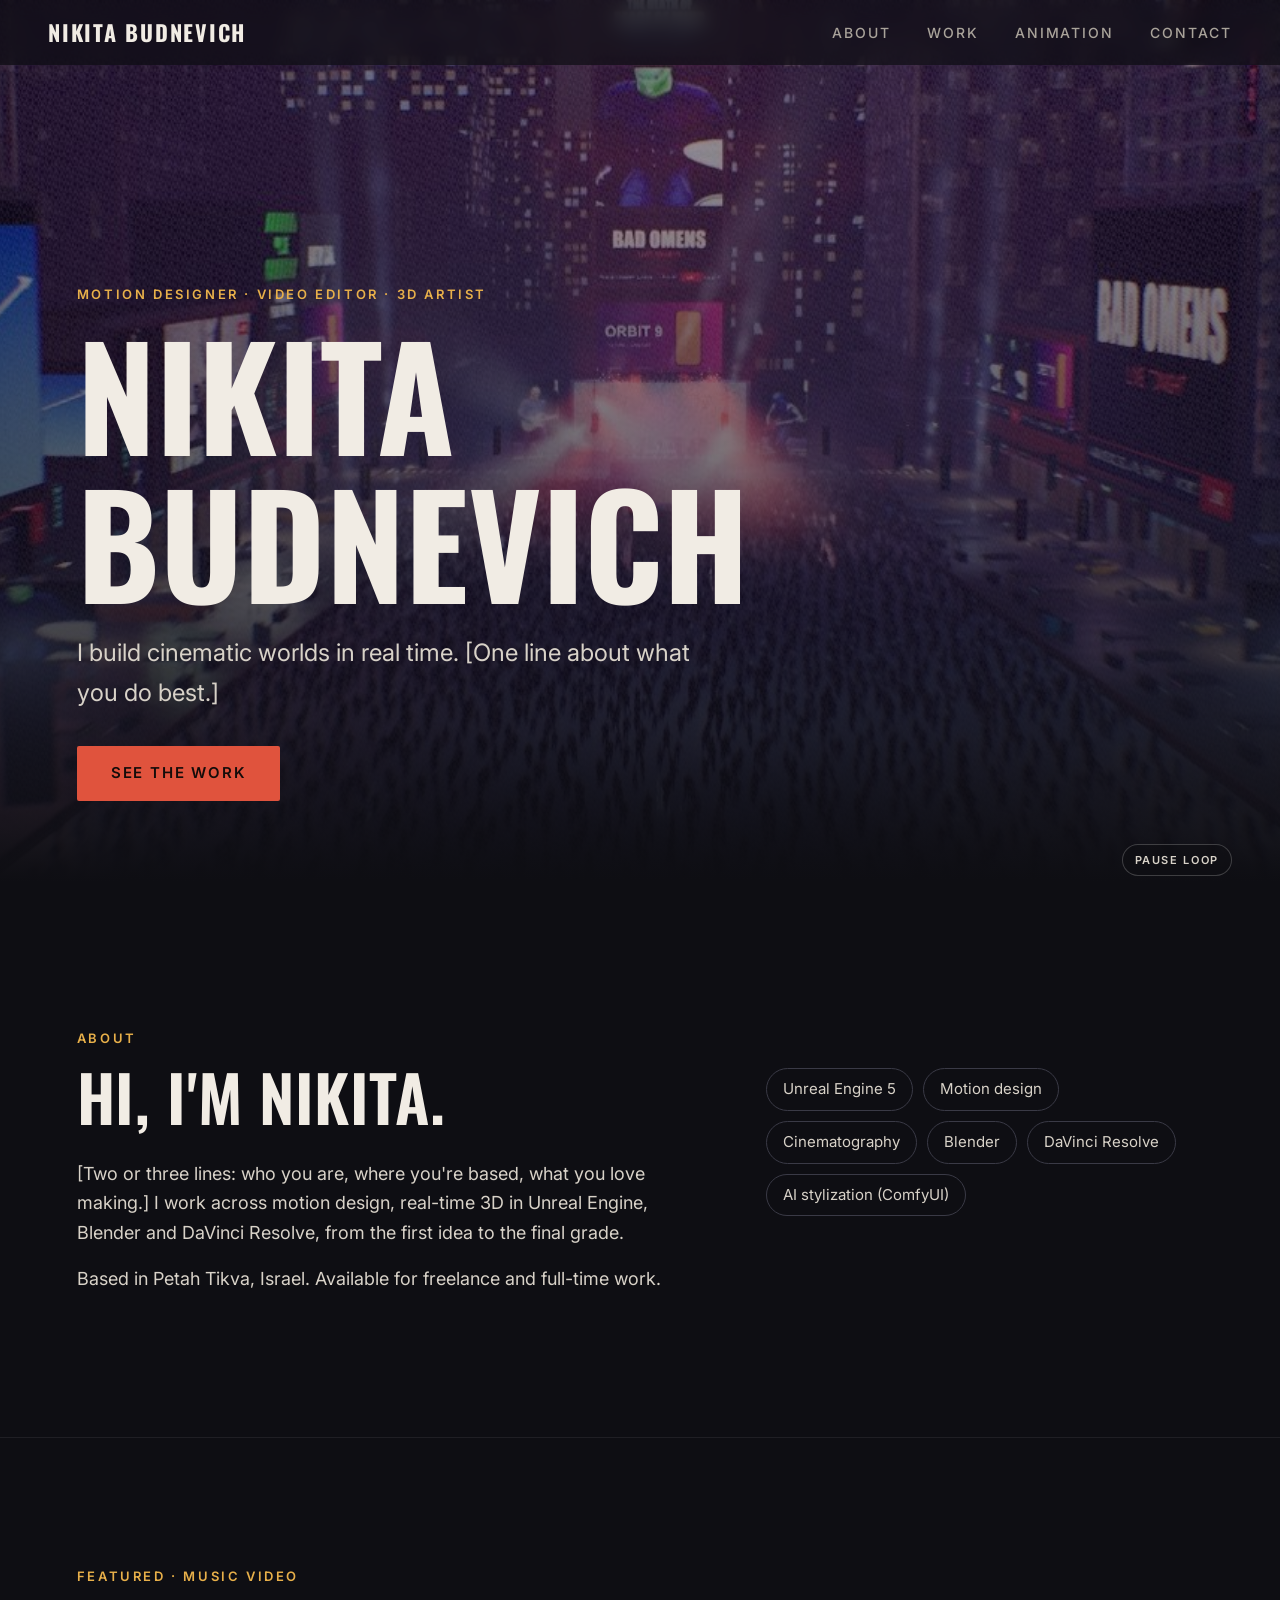
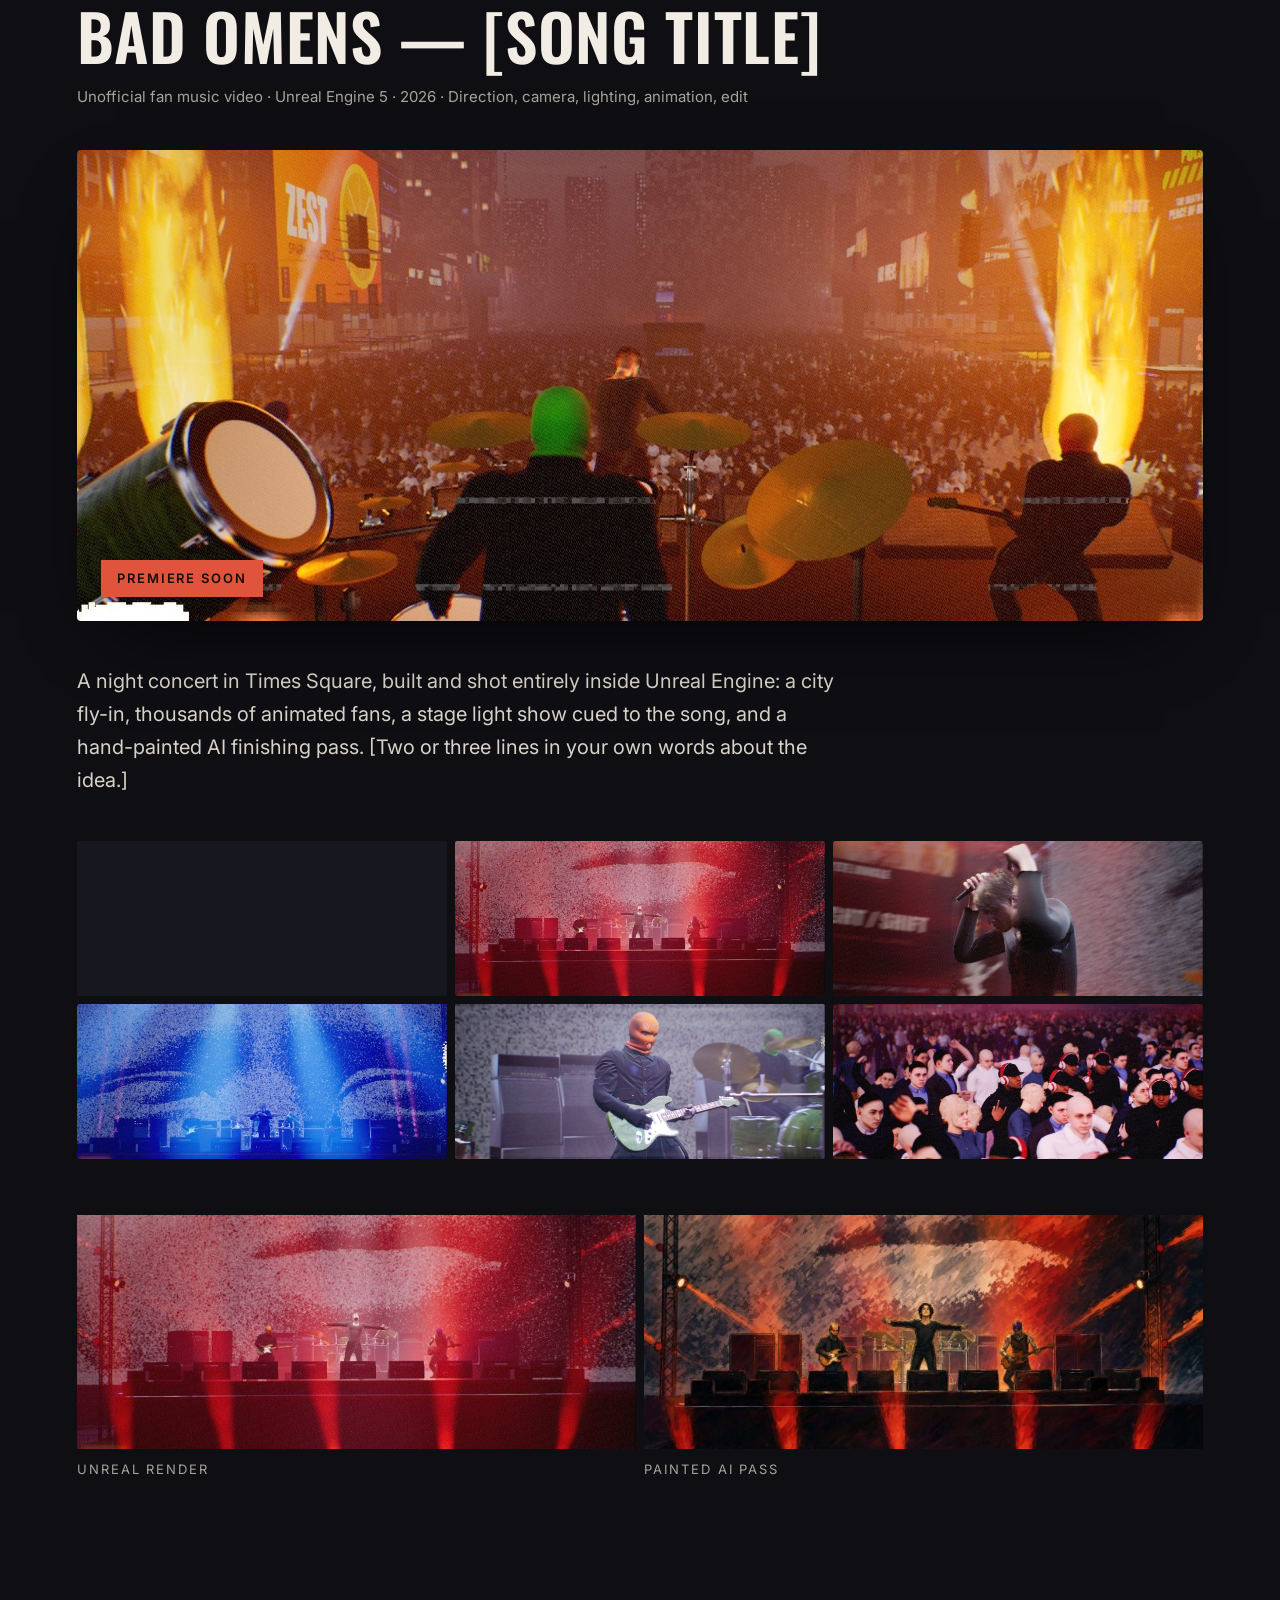
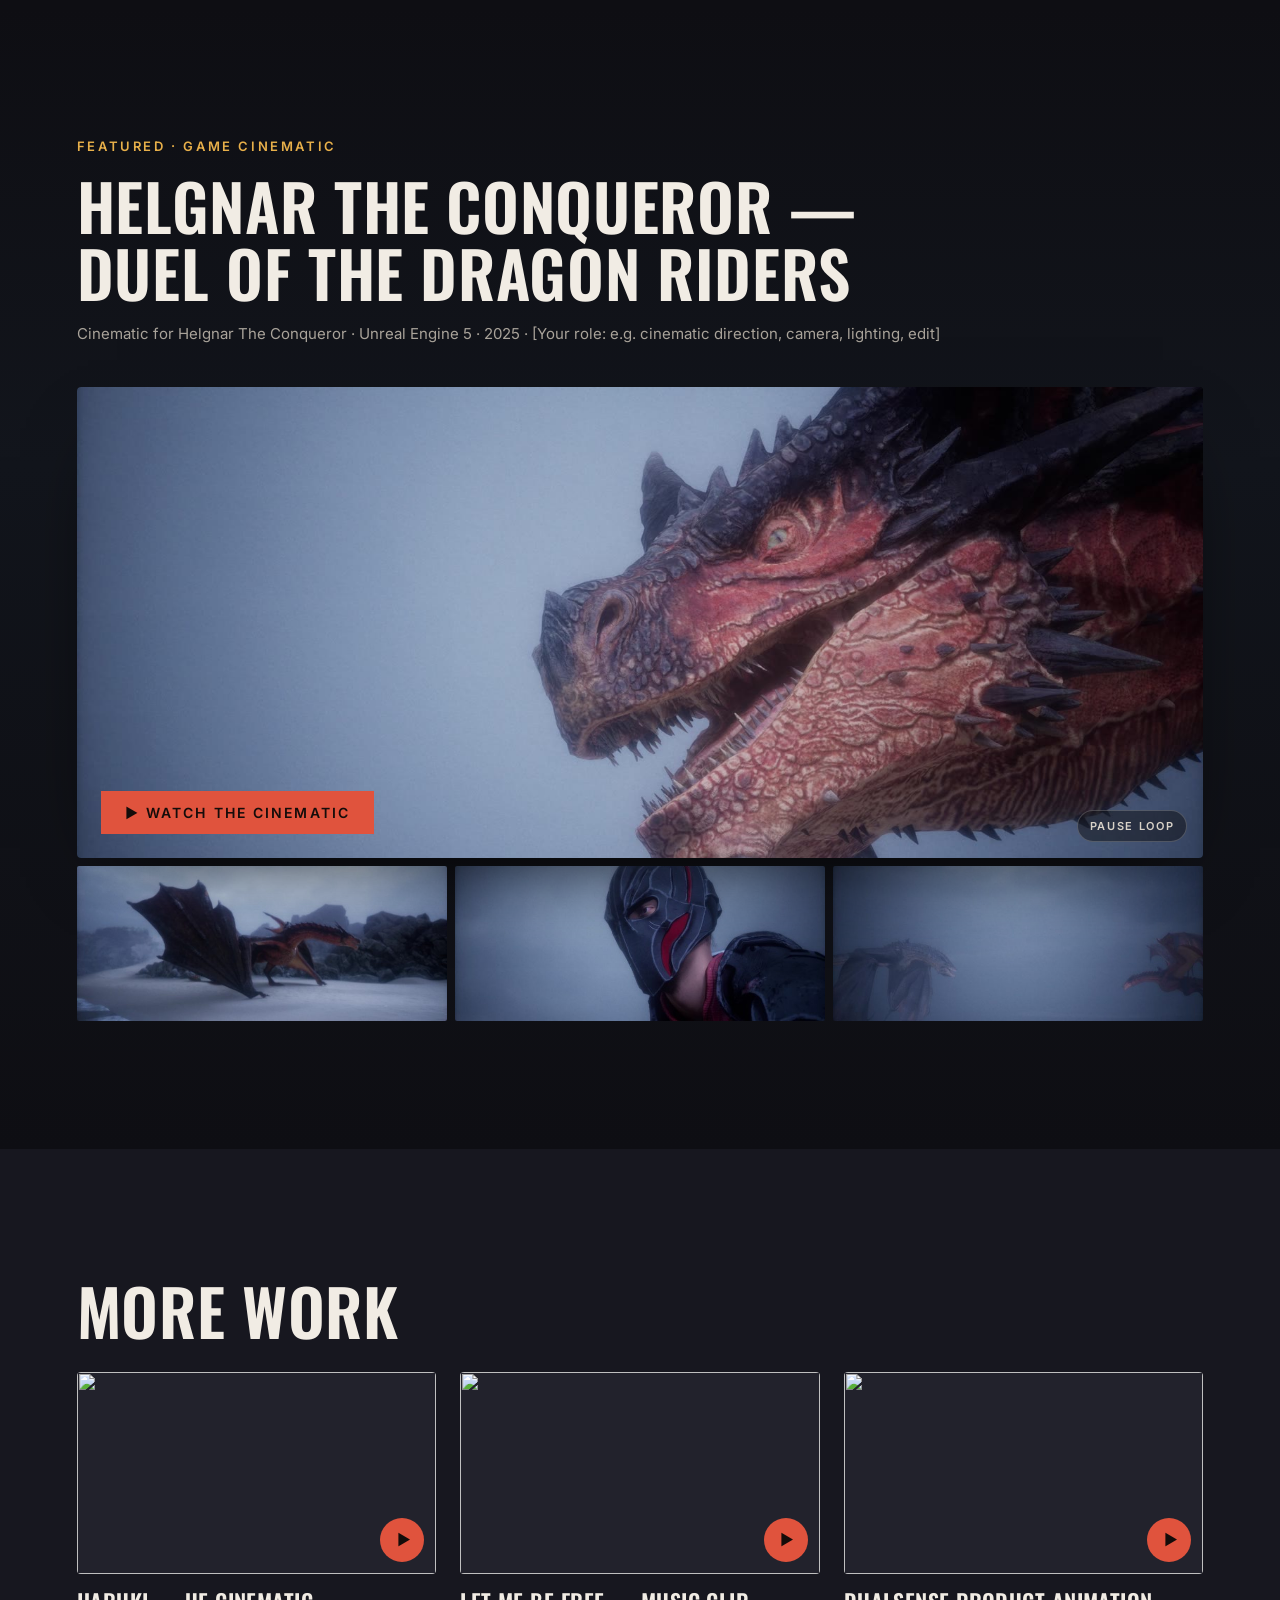
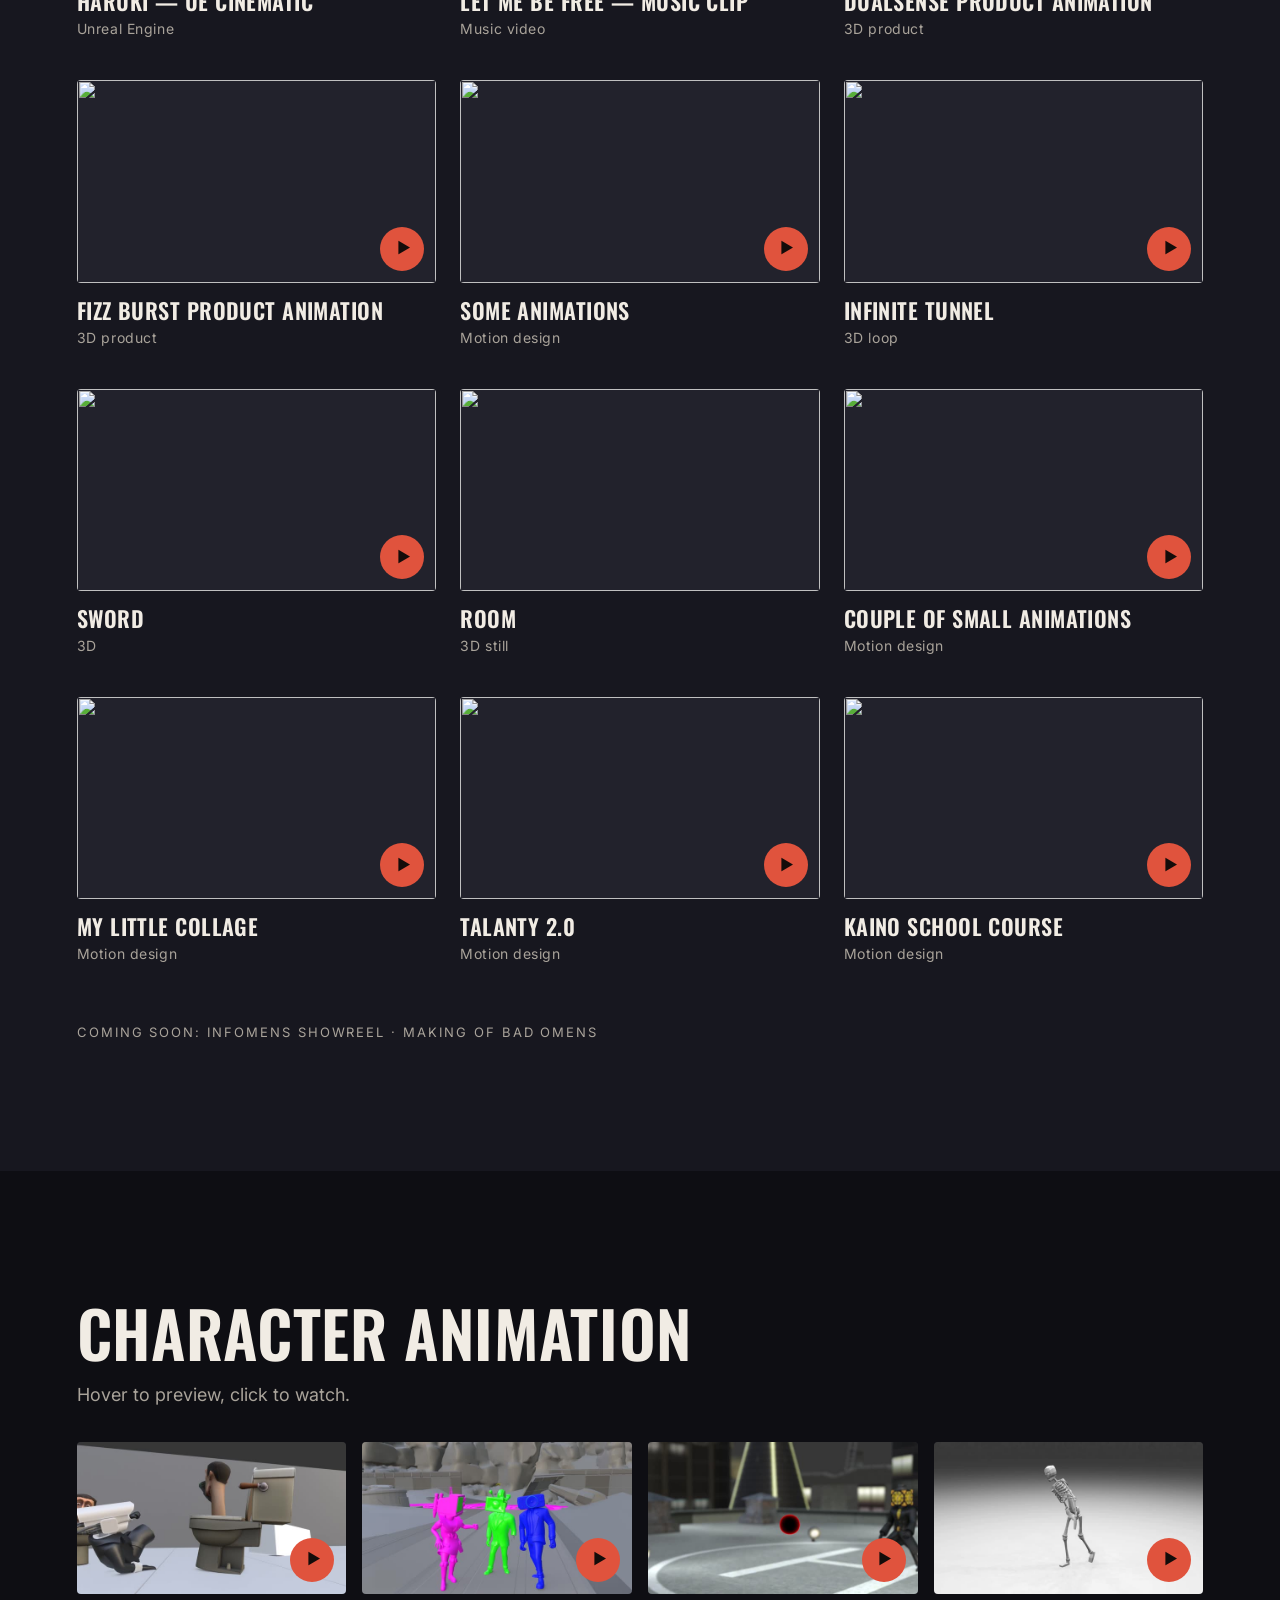
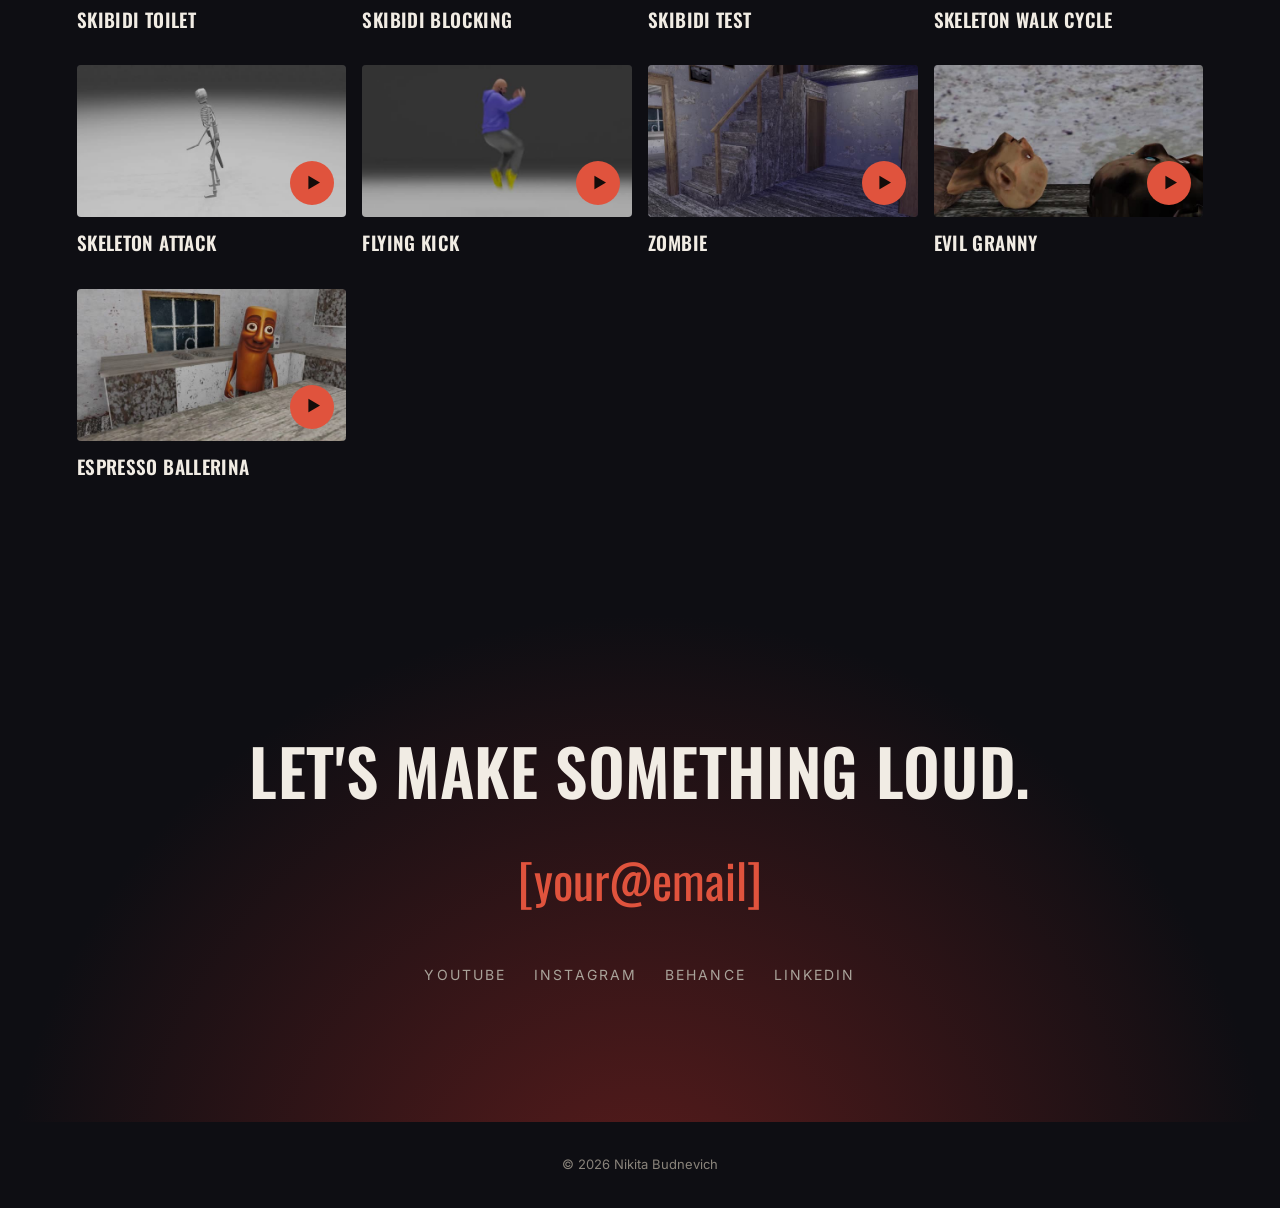
==== commit 7615a505: "Move About to right after the hero Page order is now hero -> About -> featured work -> more work -> " ====
--- a/index.html
+++ b/index.html
@@ -29,15 +29,15 @@
 <script>document.documentElement.classList.add('js');</script>
 </head>
 <body>
-<a class="skip" href="#work">Skip to content</a>
+<a class="skip" href="#about">Skip to content</a>
 
 <header class="nav" id="nav">
   <a class="logo" href="#top" aria-label="Nikita Budnevich, back to top">NIKITA BUDNEVICH</a>
   <button class="menu-btn" id="menu-btn" aria-expanded="false" aria-controls="menu"><span class="menu-icon" aria-hidden="true"></span>Menu</button>
   <nav id="menu" aria-label="Main">
+    <a href="#about">About</a>
     <a href="#work">Work</a>
     <a href="#animation">Animation</a>
-    <a href="#about">About</a>
     <a href="#contact">Contact</a>
   </nav>
 </header>
@@ -53,6 +53,19 @@
     <a class="btn" href="#work">See the work</a>
   </div>
   <button class="loop-toggle" data-for=".hero-video" type="button">Pause loop</button>
+</section>
+
+<section class="about" id="about">
+  <div>
+    <p class="eyebrow">About</p>
+    <h2>Hi, I'm Nikita.</h2>
+    <p>[Two or three lines: who you are, where you're based, what you love making.] I work across motion design, real-time 3D in Unreal Engine,
+      Blender and DaVinci Resolve, from the first idea to the final grade.</p>
+    <p>Based in Petah Tikva, Israel. Available for freelance and full-time work.</p>
+  </div>
+  <ul class="skills" aria-label="Tools and skills">
+    <li>Unreal Engine 5</li><li>Motion design</li><li>Cinematography</li><li>Blender</li><li>DaVinci Resolve</li><li>AI stylization (ComfyUI)</li>
+  </ul>
 </section>
 
 <section class="featured" id="work">
@@ -118,19 +131,6 @@
   <div class="anim-grid" id="anim"></div>
 </section>
 
-<section class="about" id="about">
-  <div>
-    <p class="eyebrow">About</p>
-    <h2>Hi, I'm Nikita.</h2>
-    <p>[Two or three lines: who you are, where you're based, what you love making.] I work across motion design, real-time 3D in Unreal Engine,
-      Blender and DaVinci Resolve, from the first idea to the final grade.</p>
-    <p>Based in Petah Tikva, Israel. Available for freelance and full-time work.</p>
-  </div>
-  <ul class="skills" aria-label="Tools and skills">
-    <li>Unreal Engine 5</li><li>Motion design</li><li>Cinematography</li><li>Blender</li><li>DaVinci Resolve</li><li>AI stylization (ComfyUI)</li>
-  </ul>
-</section>
-
 <section class="contact" id="contact">
   <h2>Let's make something loud.</h2>
   <a class="mail" href="mailto:[your@email]">[your@email]</a>
--- a/style.css
+++ b/style.css
@@ -123,8 +123,8 @@
   letter-spacing: .02em; font-size: 19px; margin: 16px 0 4px; transition: color .2s; }
 
 /* about */
-.about { display: grid; grid-template-columns: 1.4fr 1fr; gap: clamp(32px, 6vw, 96px); align-items: start; }
-.about p { color: var(--soft); margin-bottom: 16px; max-width: 640px; }
+.about { display: grid; grid-template-columns: 1.4fr 1fr; gap: clamp(32px, 6vw, 96px); align-items: start; border-bottom: 1px solid #ffffff12; }
+.about p:not(.eyebrow) { color: var(--soft); margin-bottom: 16px; max-width: 640px; }
 .skills { list-style: none; display: flex; flex-wrap: wrap; gap: 10px; padding-top: 40px; }
 .skills li { border: 1px solid #3a3a46; padding: 8px 16px; border-radius: 40px; font-size: 15px; color: var(--soft); }
 
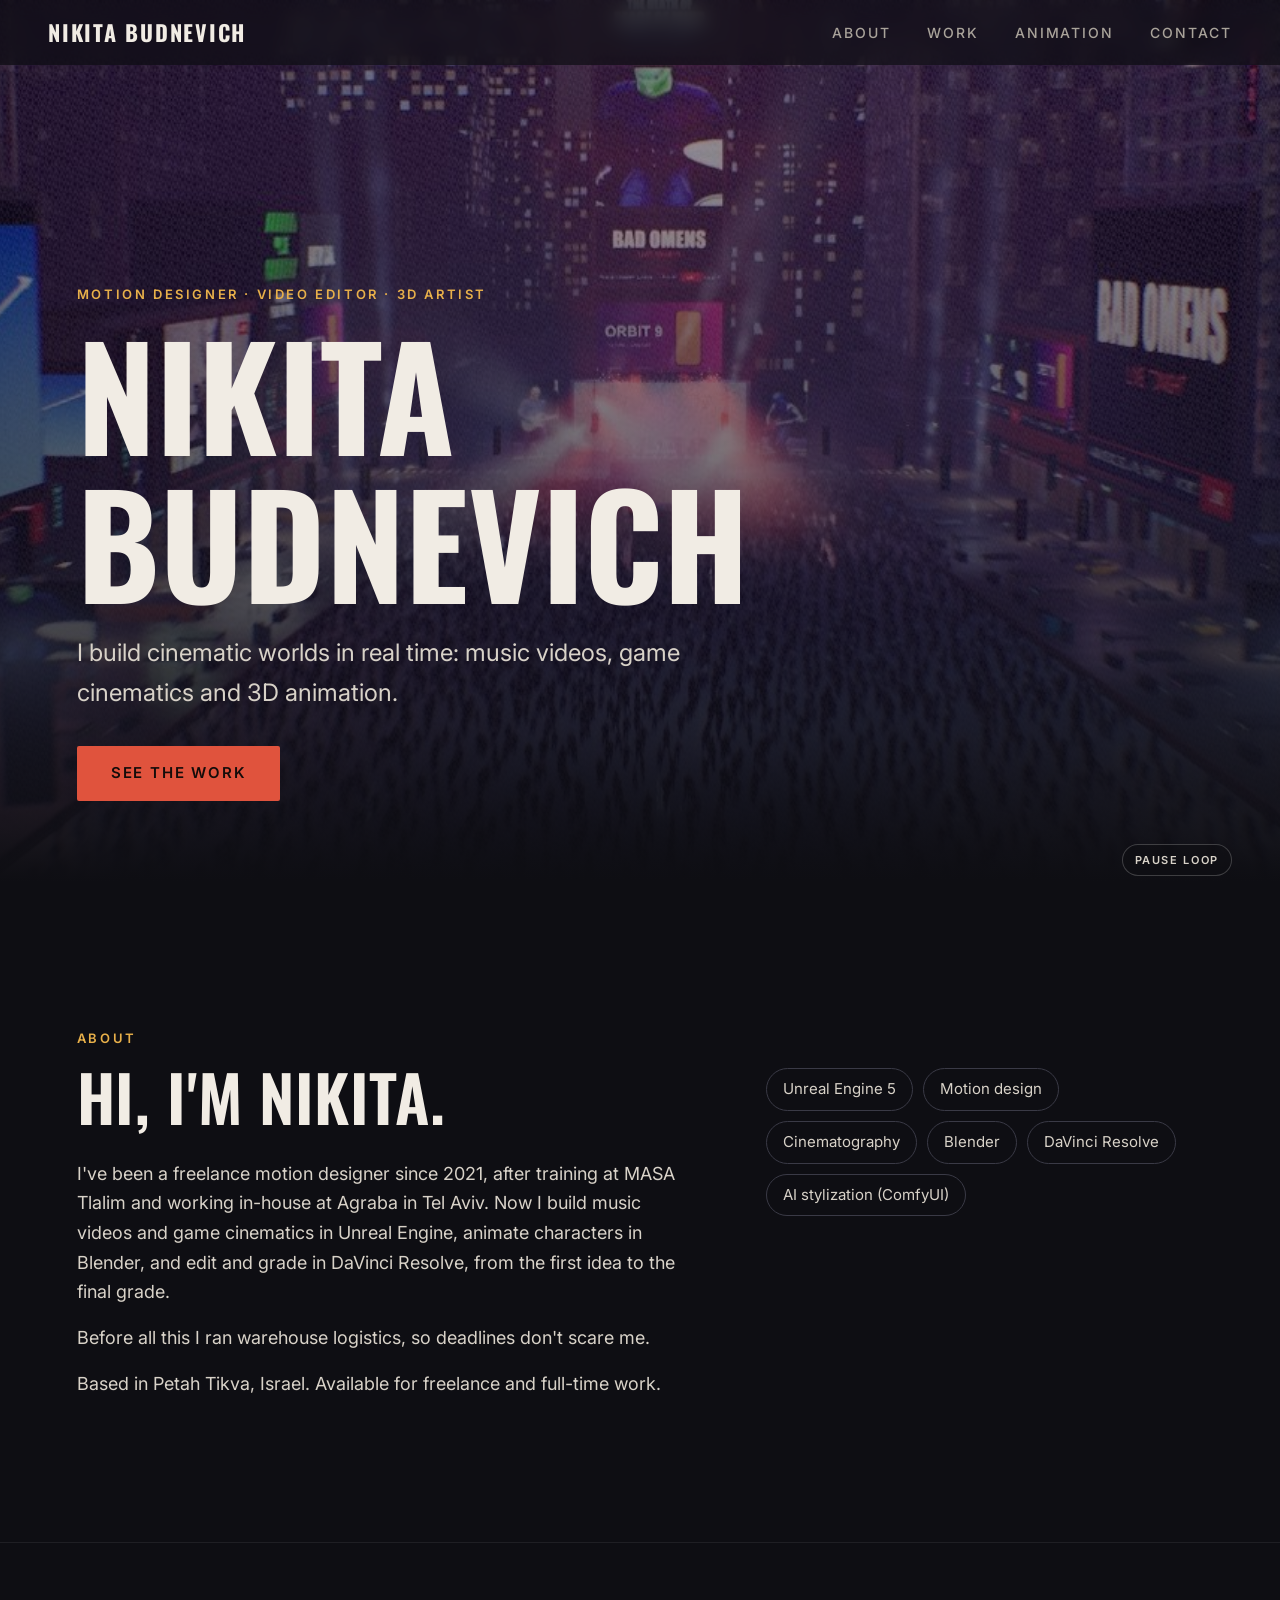
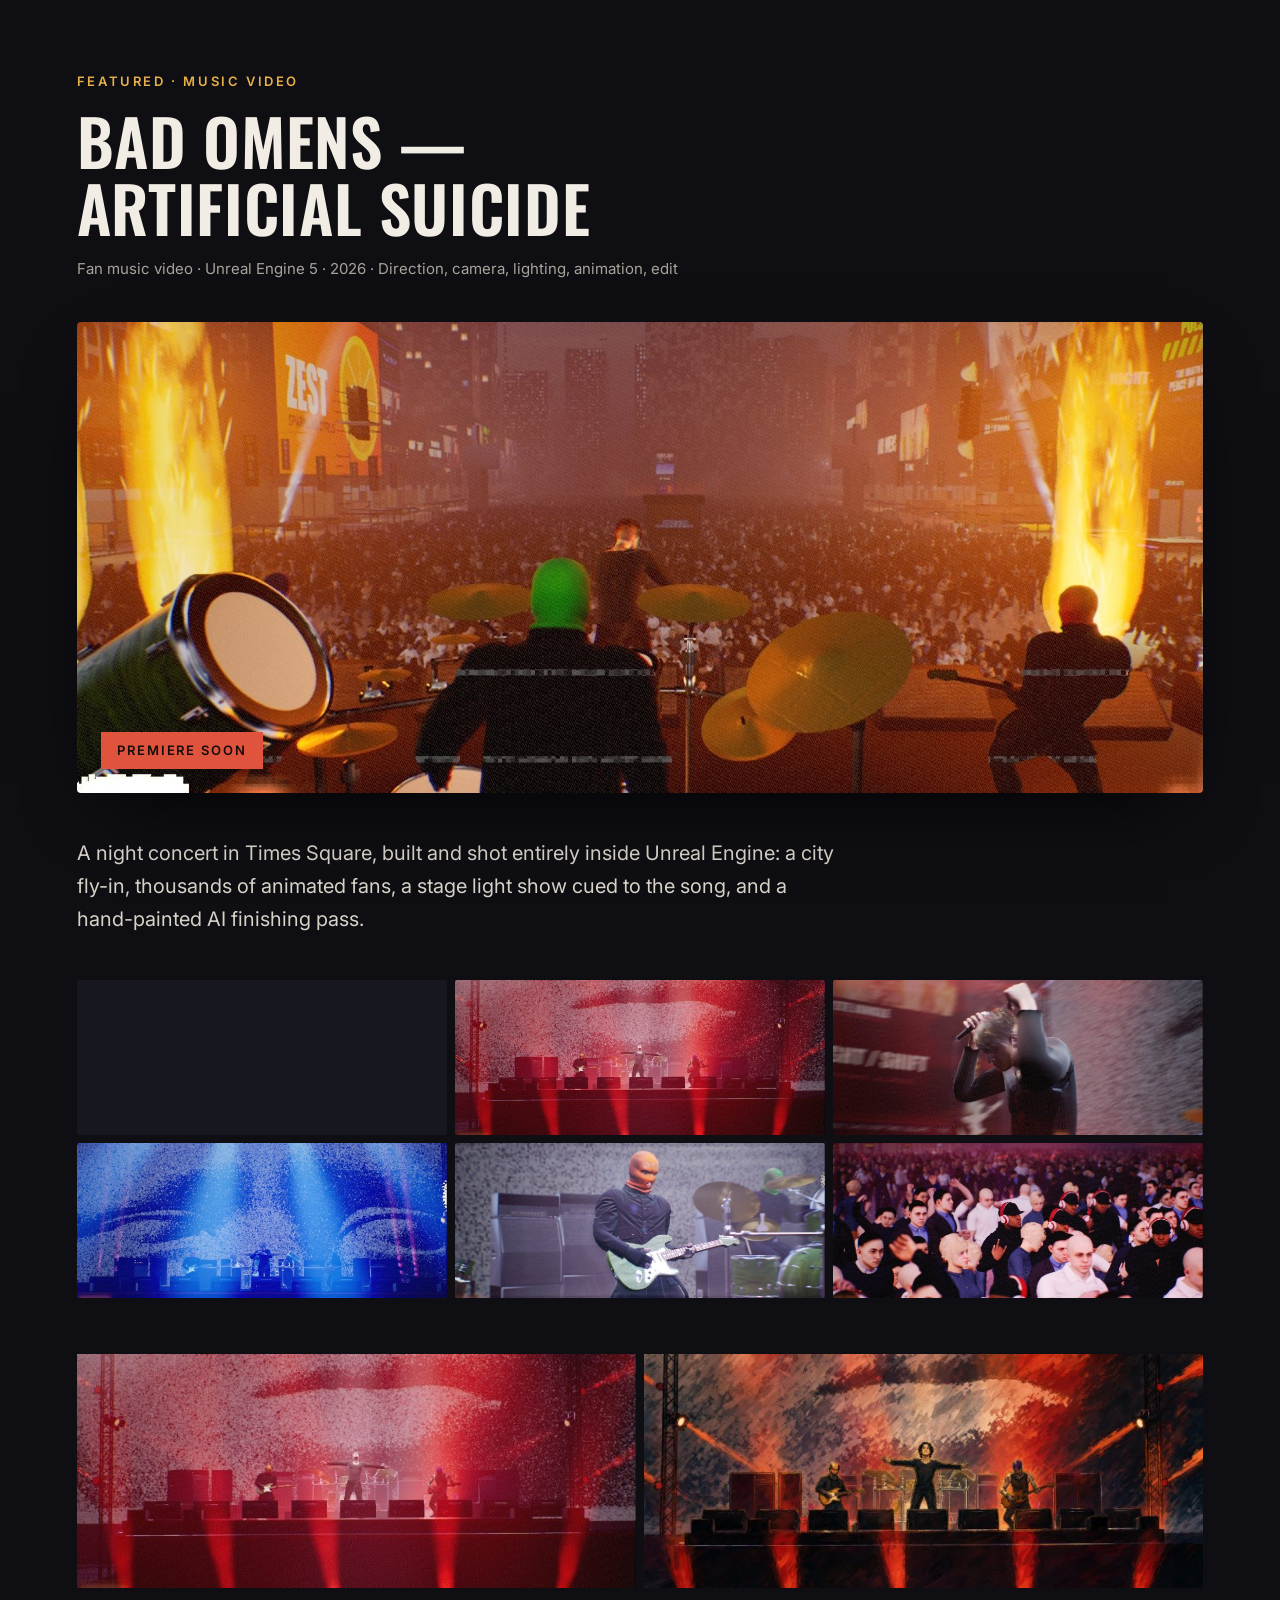
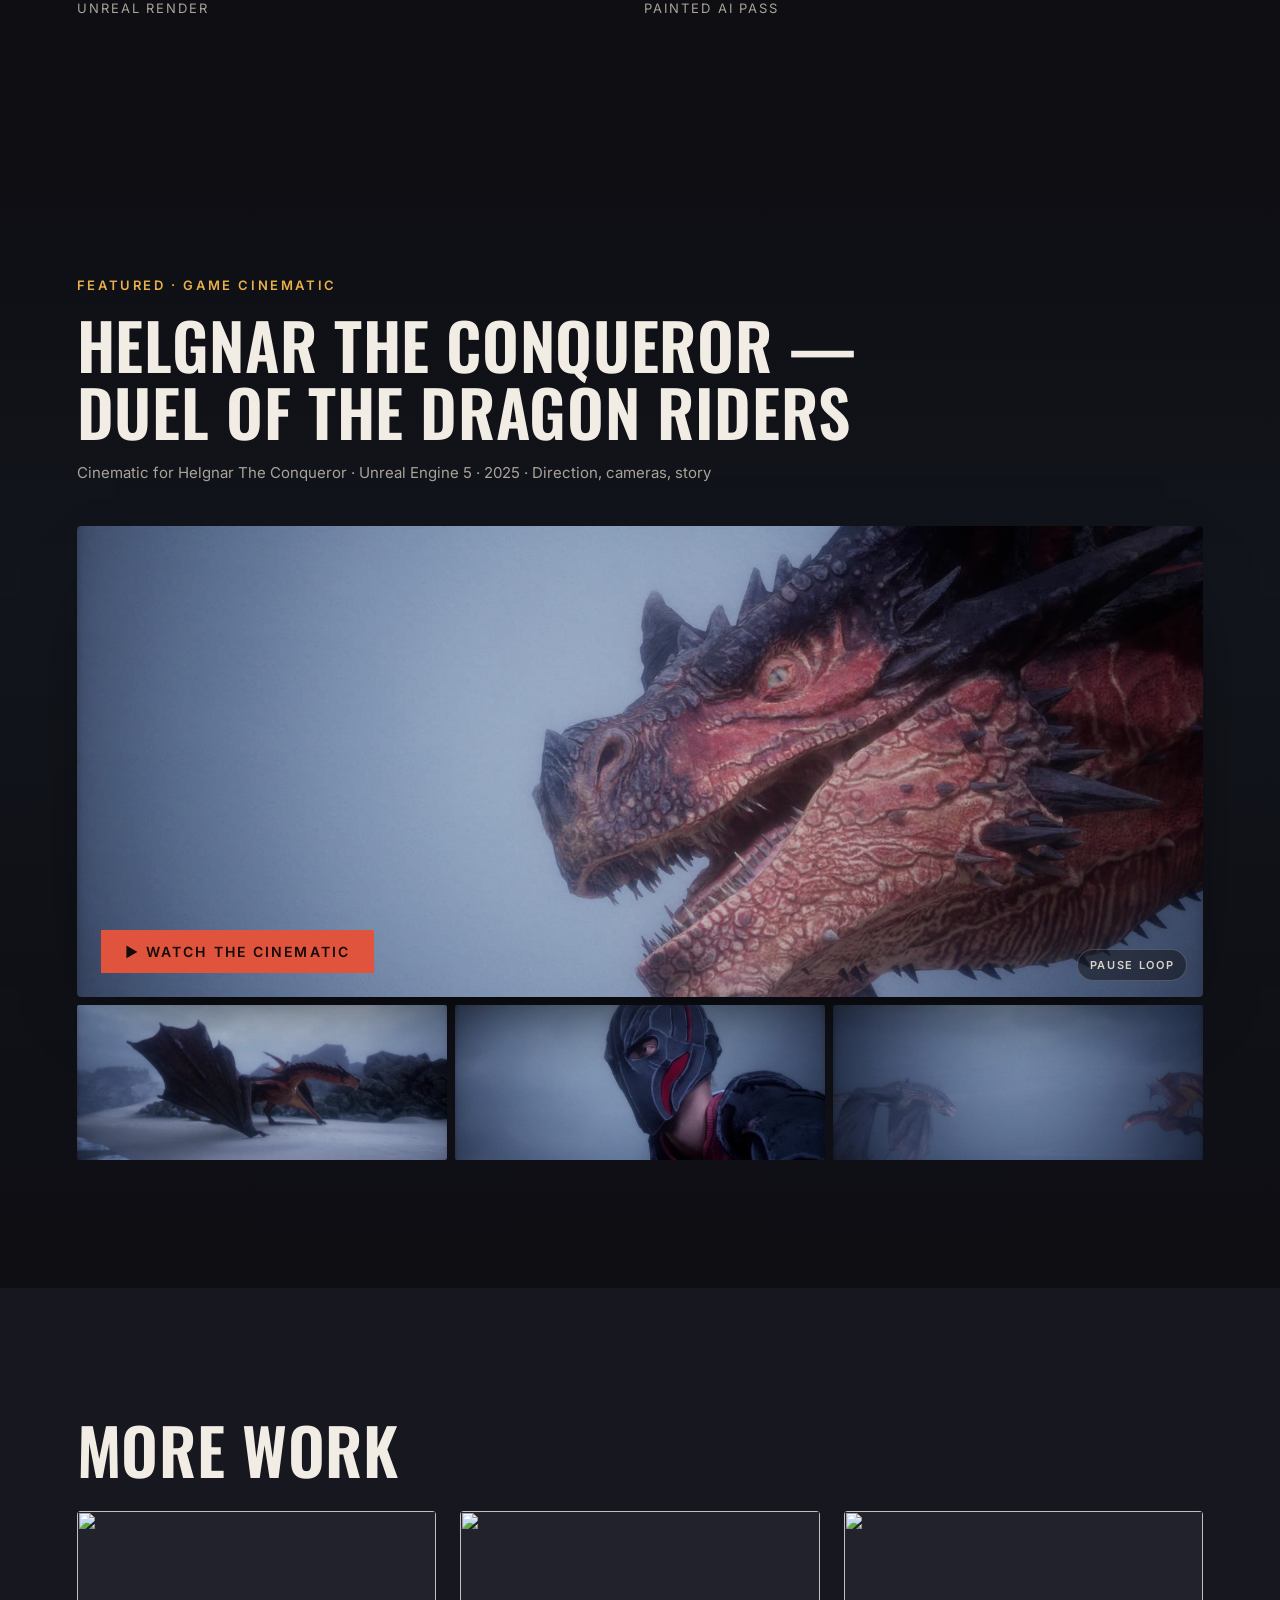
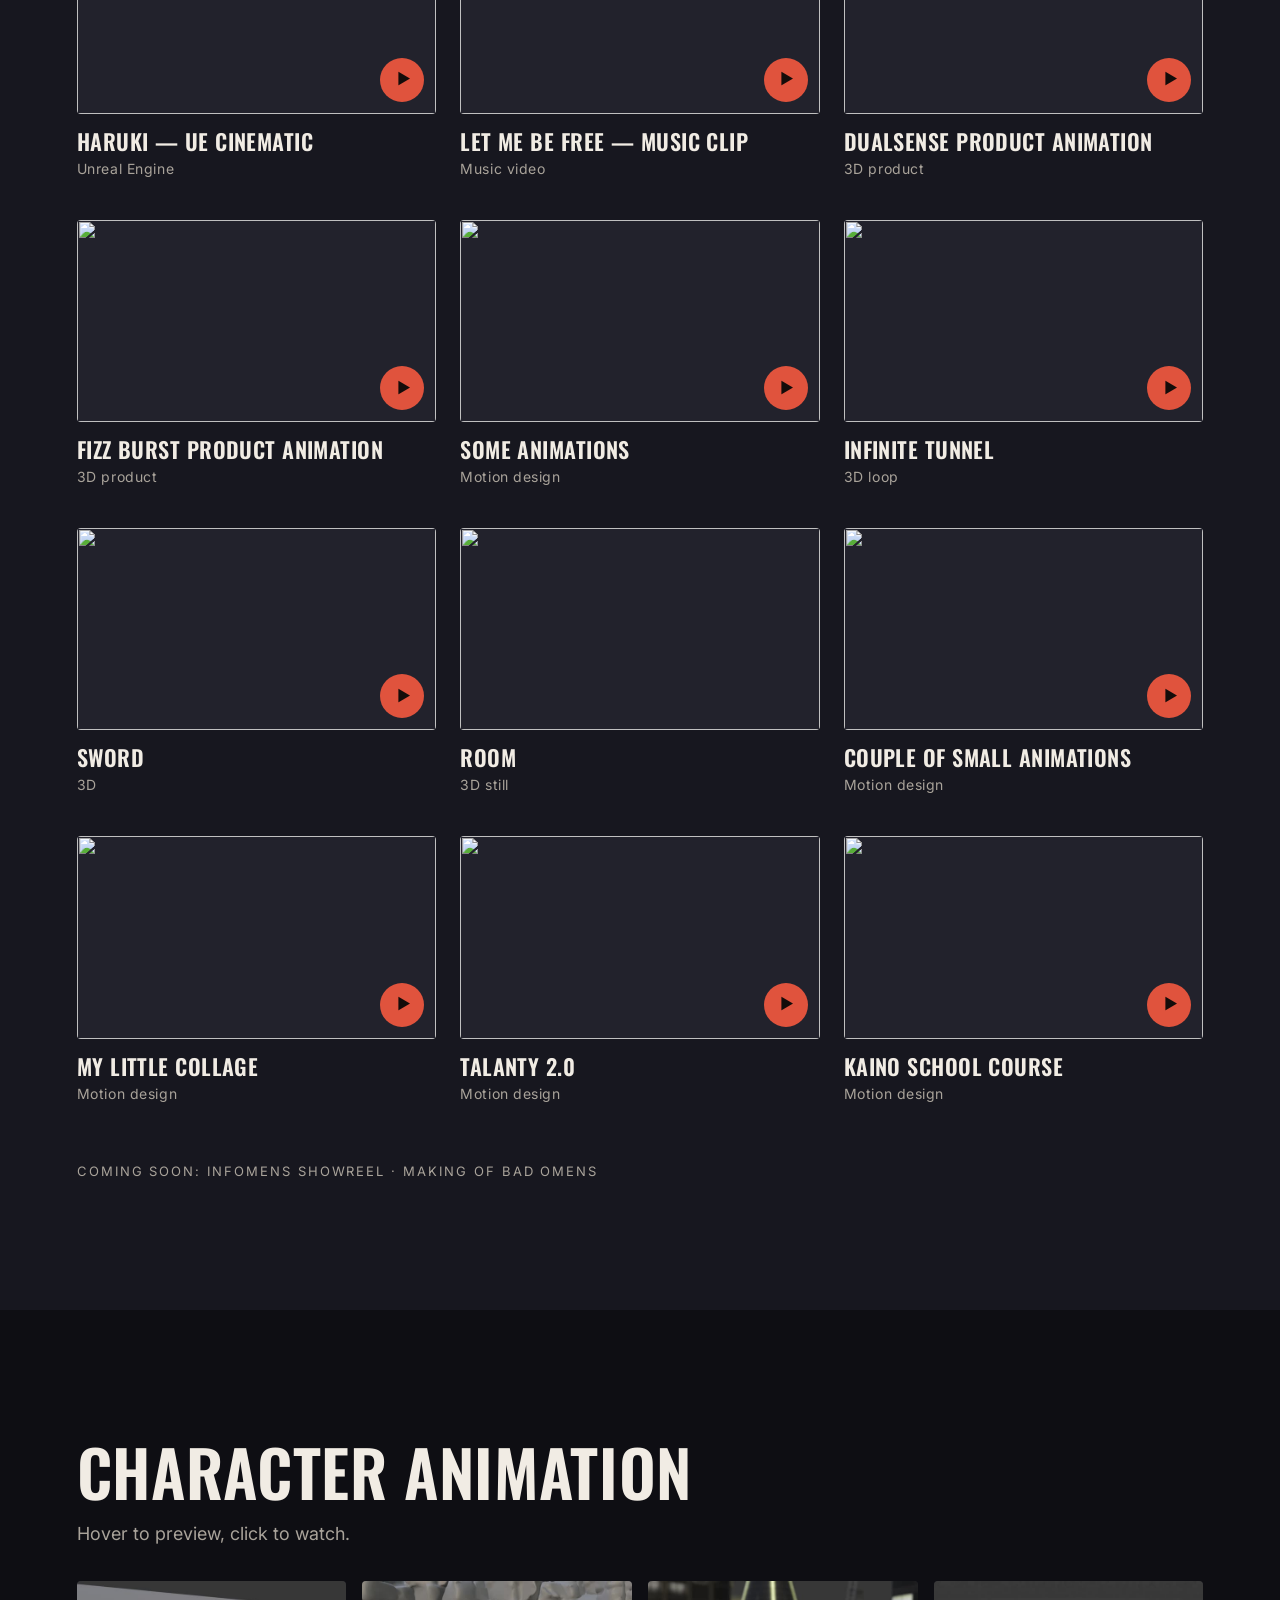
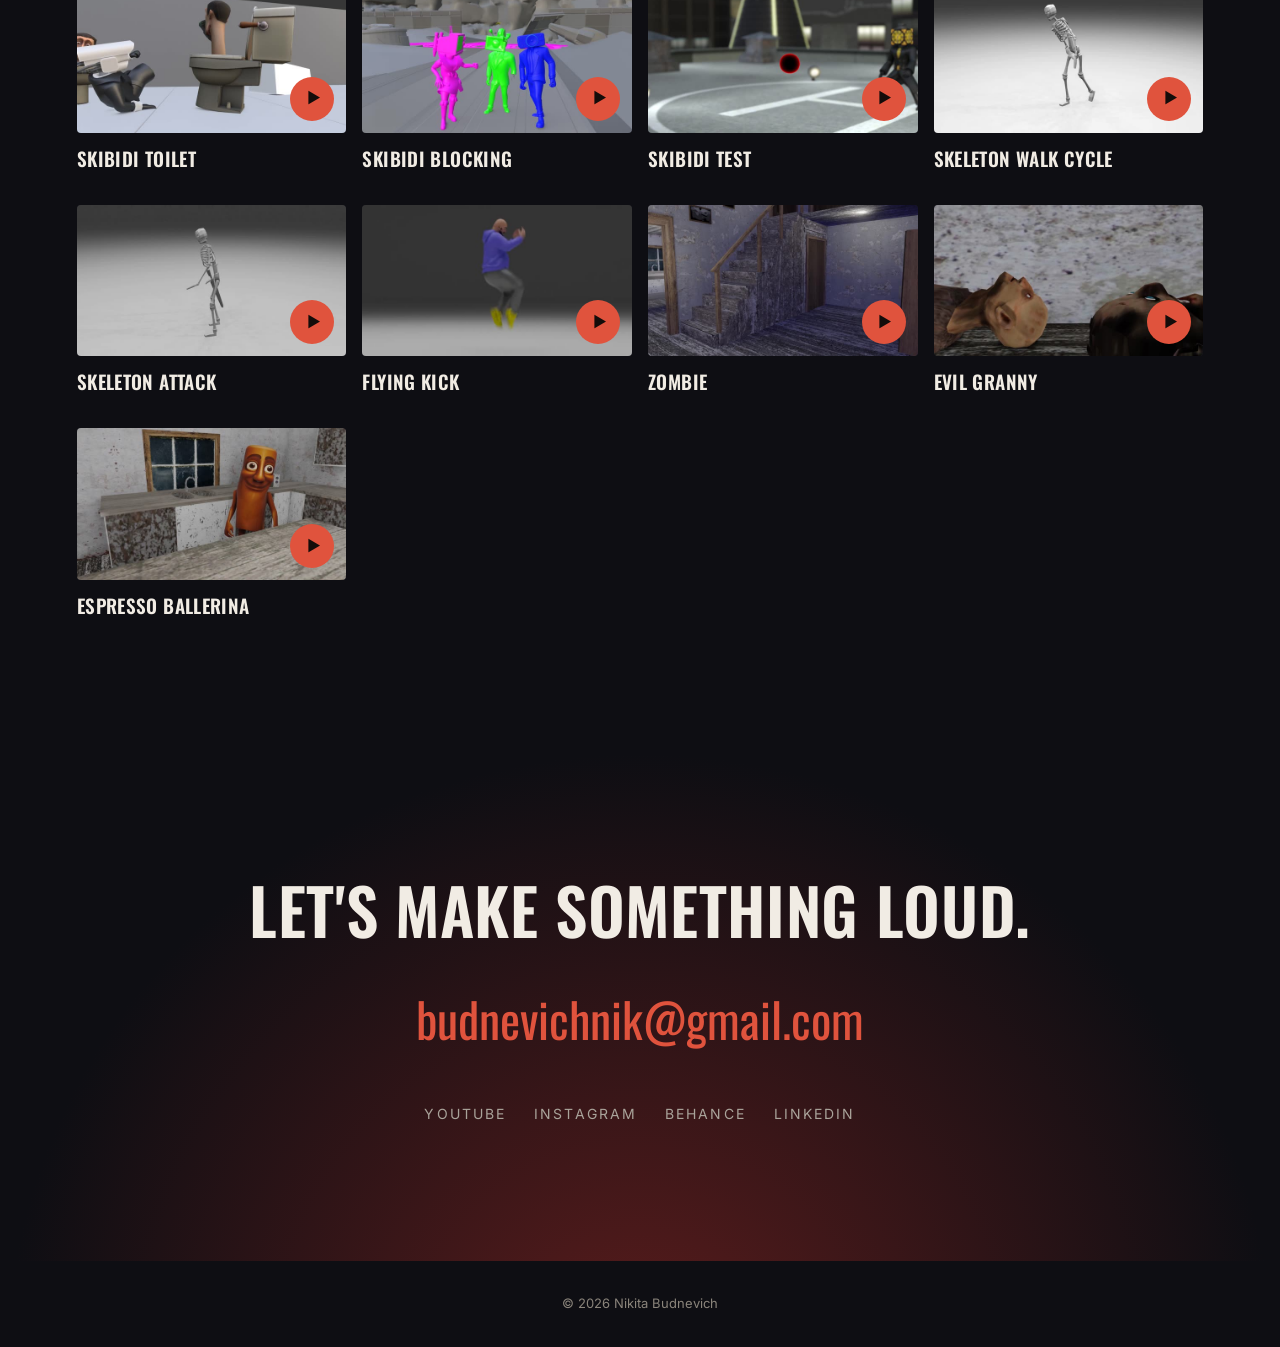
==== commit 0c27e541: "Fill in bio, tagline, song title, dragon role, email, YouTube + Instagram (from Nikita + his CV) Co-" ====
--- a/index.html
+++ b/index.html
@@ -49,7 +49,7 @@
   <div class="hero-text">
     <p class="eyebrow">Motion designer · Video editor · 3D artist</p>
     <h1>Nikita Budnevich</h1>
-    <p class="lead">I build cinematic worlds in real time. [One line about what you do best.]</p>
+    <p class="lead">I build cinematic worlds in real time: music videos, game cinematics and 3D animation.</p>
     <a class="btn" href="#work">See the work</a>
   </div>
   <button class="loop-toggle" data-for=".hero-video" type="button">Pause loop</button>
@@ -59,8 +59,10 @@
   <div>
     <p class="eyebrow">About</p>
     <h2>Hi, I'm Nikita.</h2>
-    <p>[Two or three lines: who you are, where you're based, what you love making.] I work across motion design, real-time 3D in Unreal Engine,
-      Blender and DaVinci Resolve, from the first idea to the final grade.</p>
+    <p>I've been a freelance motion designer since 2021, after training at MASA Tlalim and working in-house at Agraba in Tel Aviv.
+      Now I build music videos and game cinematics in Unreal Engine, animate characters in Blender, and edit and grade in DaVinci Resolve,
+      from the first idea to the final grade.</p>
+    <p>Before all this I ran warehouse logistics, so deadlines don't scare me.</p>
     <p>Based in Petah Tikva, Israel. Available for freelance and full-time work.</p>
   </div>
   <ul class="skills" aria-label="Tools and skills">
@@ -71,8 +73,8 @@
 <section class="featured" id="work">
   <div class="featured-head">
     <p class="eyebrow">Featured · Music video</p>
-    <h2>Bad Omens — [Song title]</h2>
-    <p class="meta">Unofficial fan music video · Unreal Engine 5 · 2026 · Direction, camera, lighting, animation, edit</p>
+    <h2>Bad Omens — Artificial Suicide</h2>
+    <p class="meta">Fan music video · Unreal Engine 5 · 2026 · Direction, camera, lighting, animation, edit</p>
   </div>
 
   <div class="player">
@@ -83,7 +85,7 @@
   </div>
 
   <p class="story">A night concert in Times Square, built and shot entirely inside Unreal Engine: a city fly-in, thousands of animated fans,
-    a stage light show cued to the song, and a hand-painted AI finishing pass. [Two or three lines in your own words about the idea.]</p>
+    a stage light show cued to the song, and a hand-painted AI finishing pass.</p>
 
   <div class="gallery">
     <img src="assets/img/sm/bo_0420.jpg" srcset="assets/img/sm/bo_0420.jpg 720w, assets/img/bo_0420.jpg 1440w" sizes="(max-width: 800px) 50vw, 33vw" width="720" height="301" loading="lazy" decoding="async" alt="Times Square crowd, wide aerial">
@@ -104,7 +106,7 @@
   <div class="featured-head">
     <p class="eyebrow">Featured · Game cinematic</p>
     <h2>Helgnar The Conqueror — Duel of the Dragon Riders</h2>
-    <p class="meta">Cinematic for Helgnar The Conqueror · Unreal Engine 5 · 2025 · [Your role: e.g. cinematic direction, camera, lighting, edit]</p>
+    <p class="meta">Cinematic for Helgnar The Conqueror · Unreal Engine 5 · 2025 · Direction, cameras, story</p>
   </div>
   <div class="player" id="dragon-player">
     <!-- Loop and poster load when the player scrolls near (work.js). -->
@@ -133,10 +135,9 @@
 
 <section class="contact" id="contact">
   <h2>Let's make something loud.</h2>
-  <a class="mail" href="mailto:[your@email]">[your@email]</a>
+  <a class="mail" href="mailto:budnevichnik@gmail.com">budnevichnik@gmail.com</a>
   <div class="socials">
-    <!-- [YouTube URL] and [Instagram URL] still needed -->
-    <a href="#">YouTube</a><a href="#">Instagram</a><a href="https://www.behance.net/BudnevichNikita" target="_blank" rel="noopener">Behance<span class="sr-only"> (opens in a new tab)</span></a><a href="https://www.linkedin.com/in/budnevich/" target="_blank" rel="noopener">LinkedIn<span class="sr-only"> (opens in a new tab)</span></a>
+    <a href="https://www.youtube.com/@Budnevich" target="_blank" rel="noopener">YouTube<span class="sr-only"> (opens in a new tab)</span></a><a href="https://www.instagram.com/parovoz96/" target="_blank" rel="noopener">Instagram<span class="sr-only"> (opens in a new tab)</span></a><a href="https://www.behance.net/BudnevichNikita" target="_blank" rel="noopener">Behance<span class="sr-only"> (opens in a new tab)</span></a><a href="https://www.linkedin.com/in/budnevich/" target="_blank" rel="noopener">LinkedIn<span class="sr-only"> (opens in a new tab)</span></a>
   </div>
 </section>
 </main>
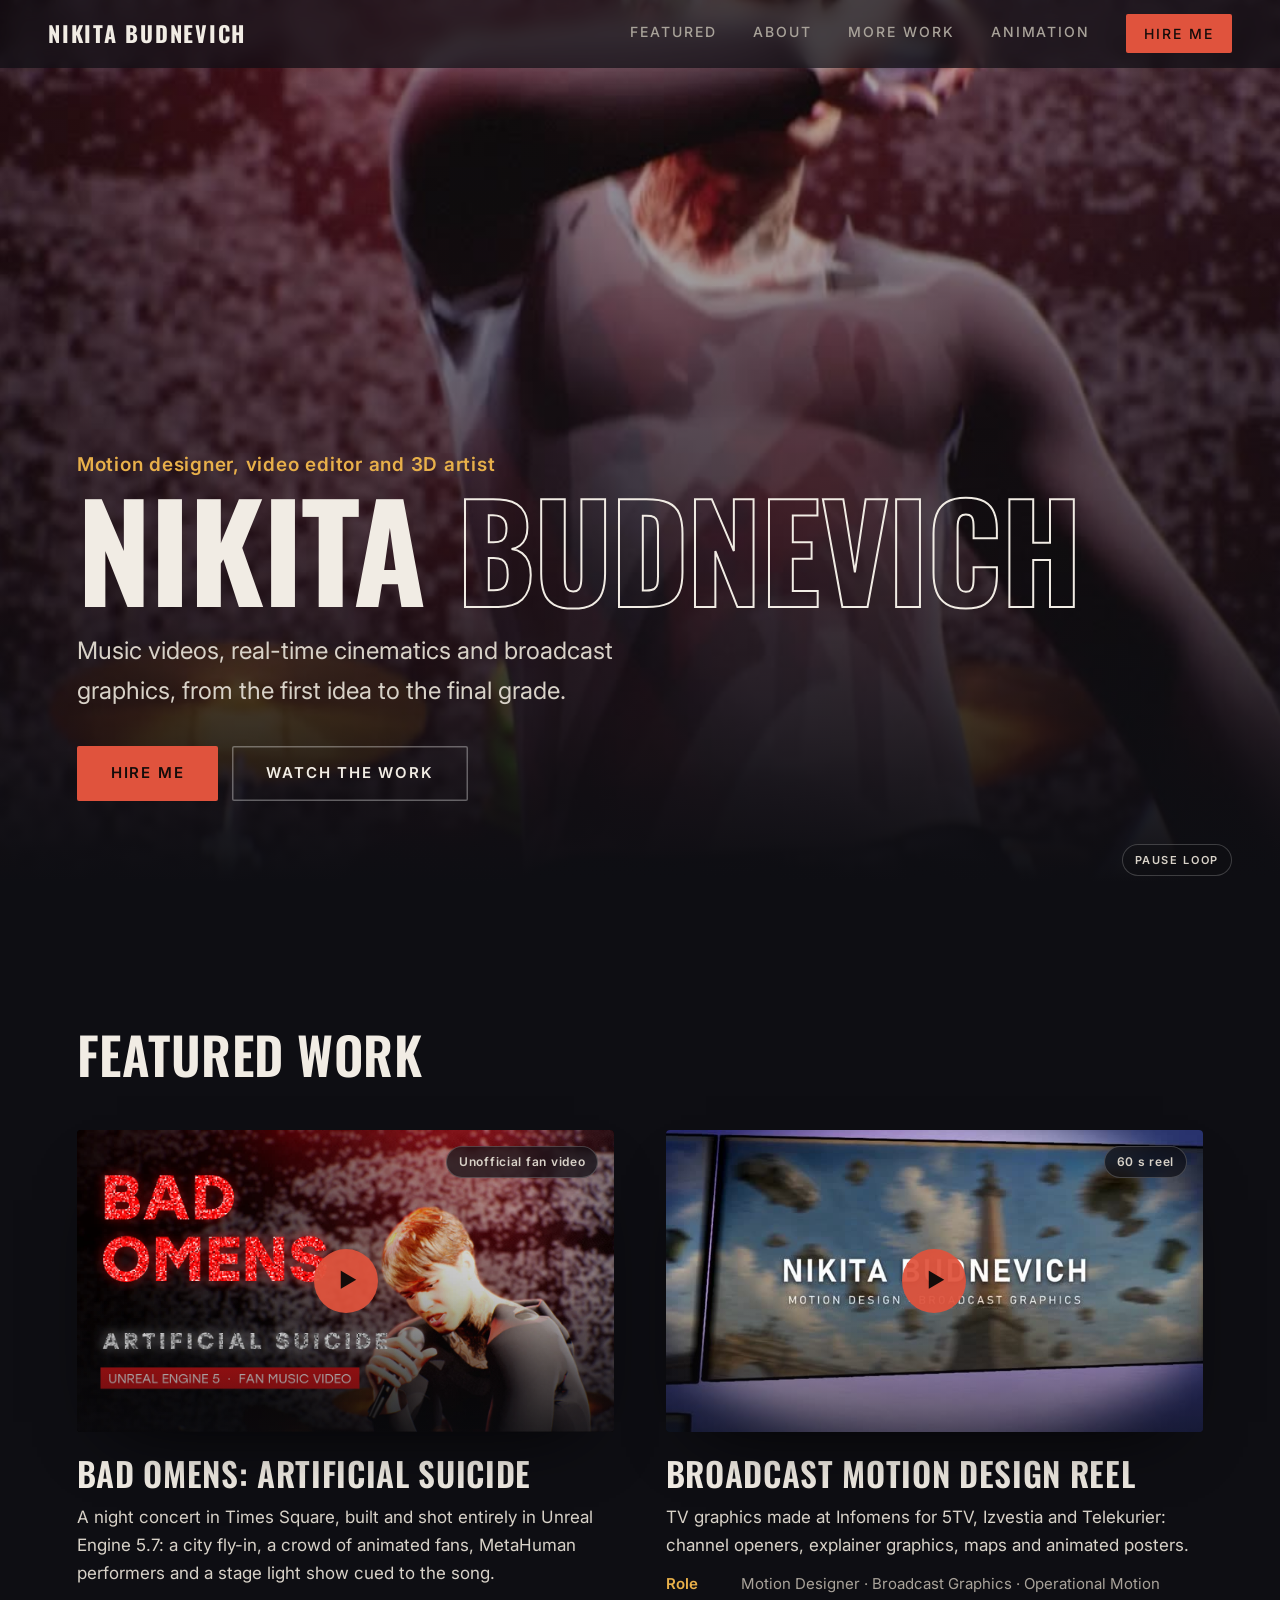
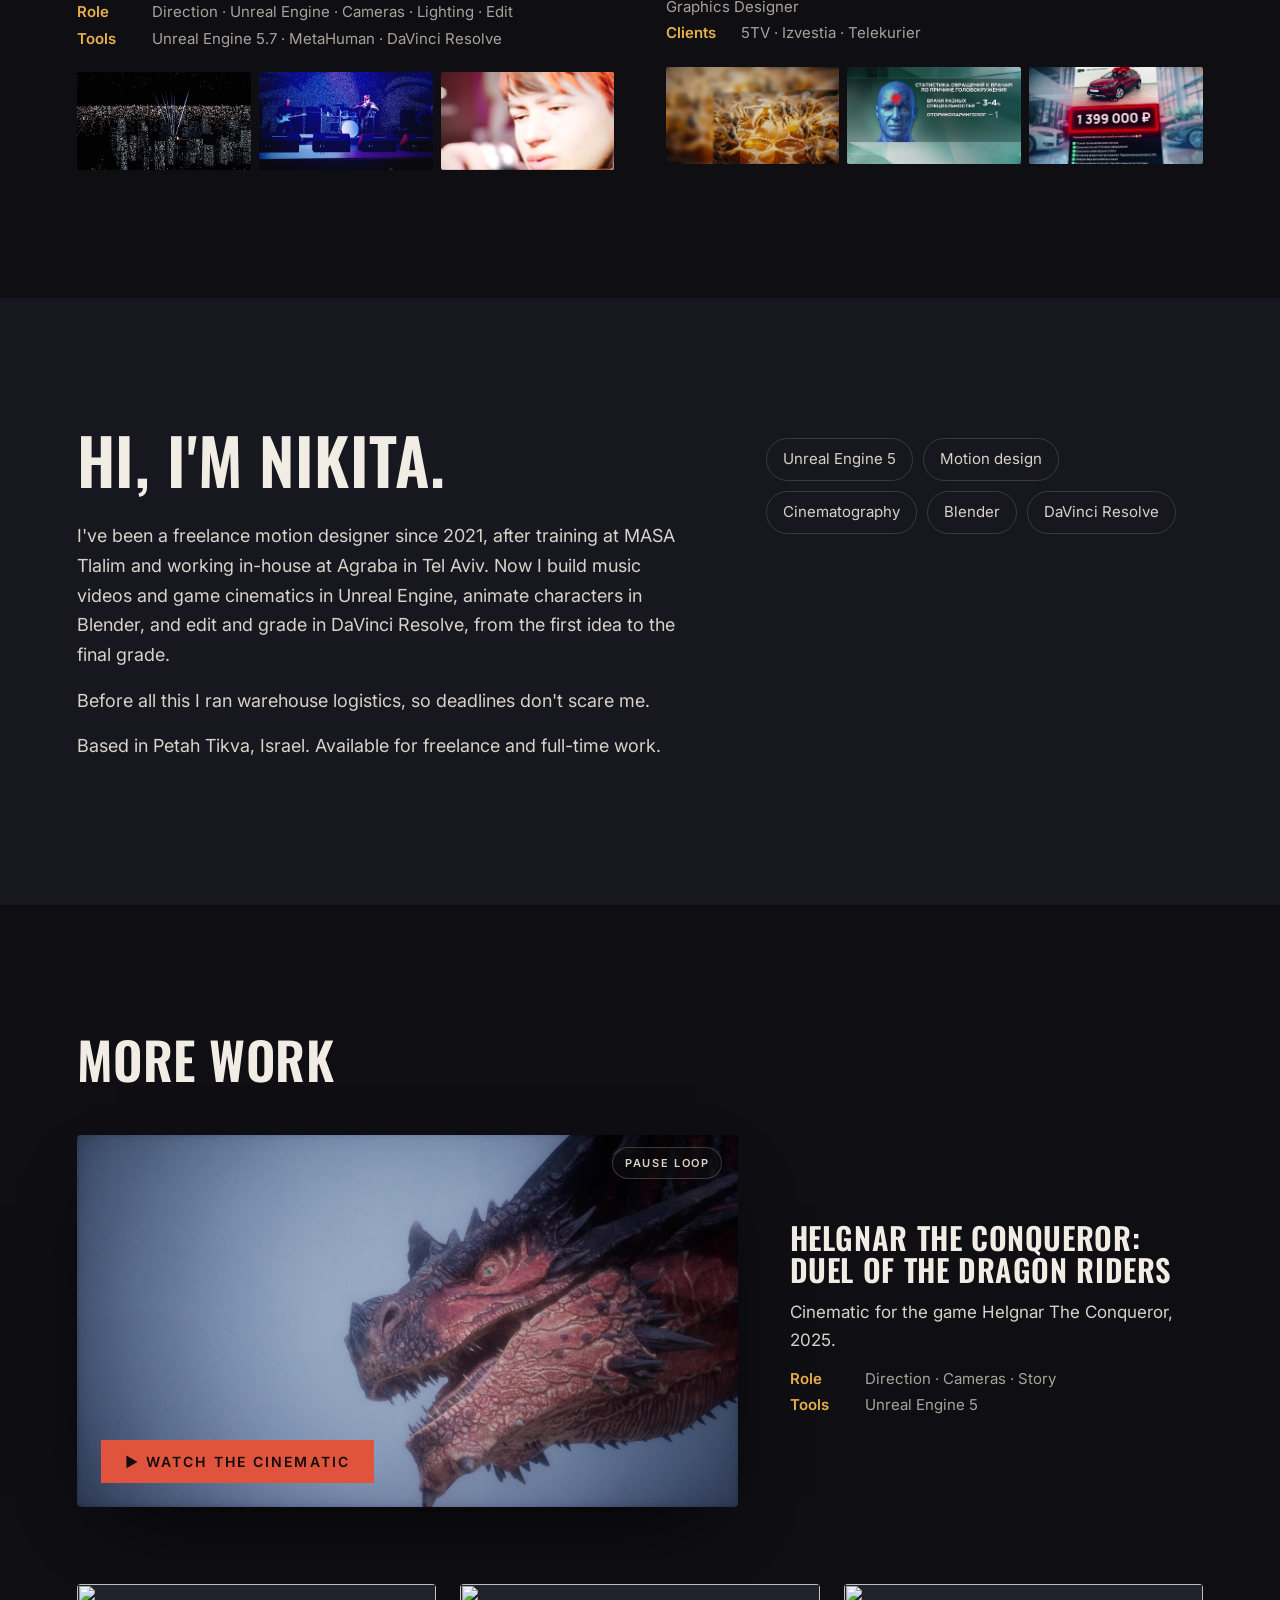
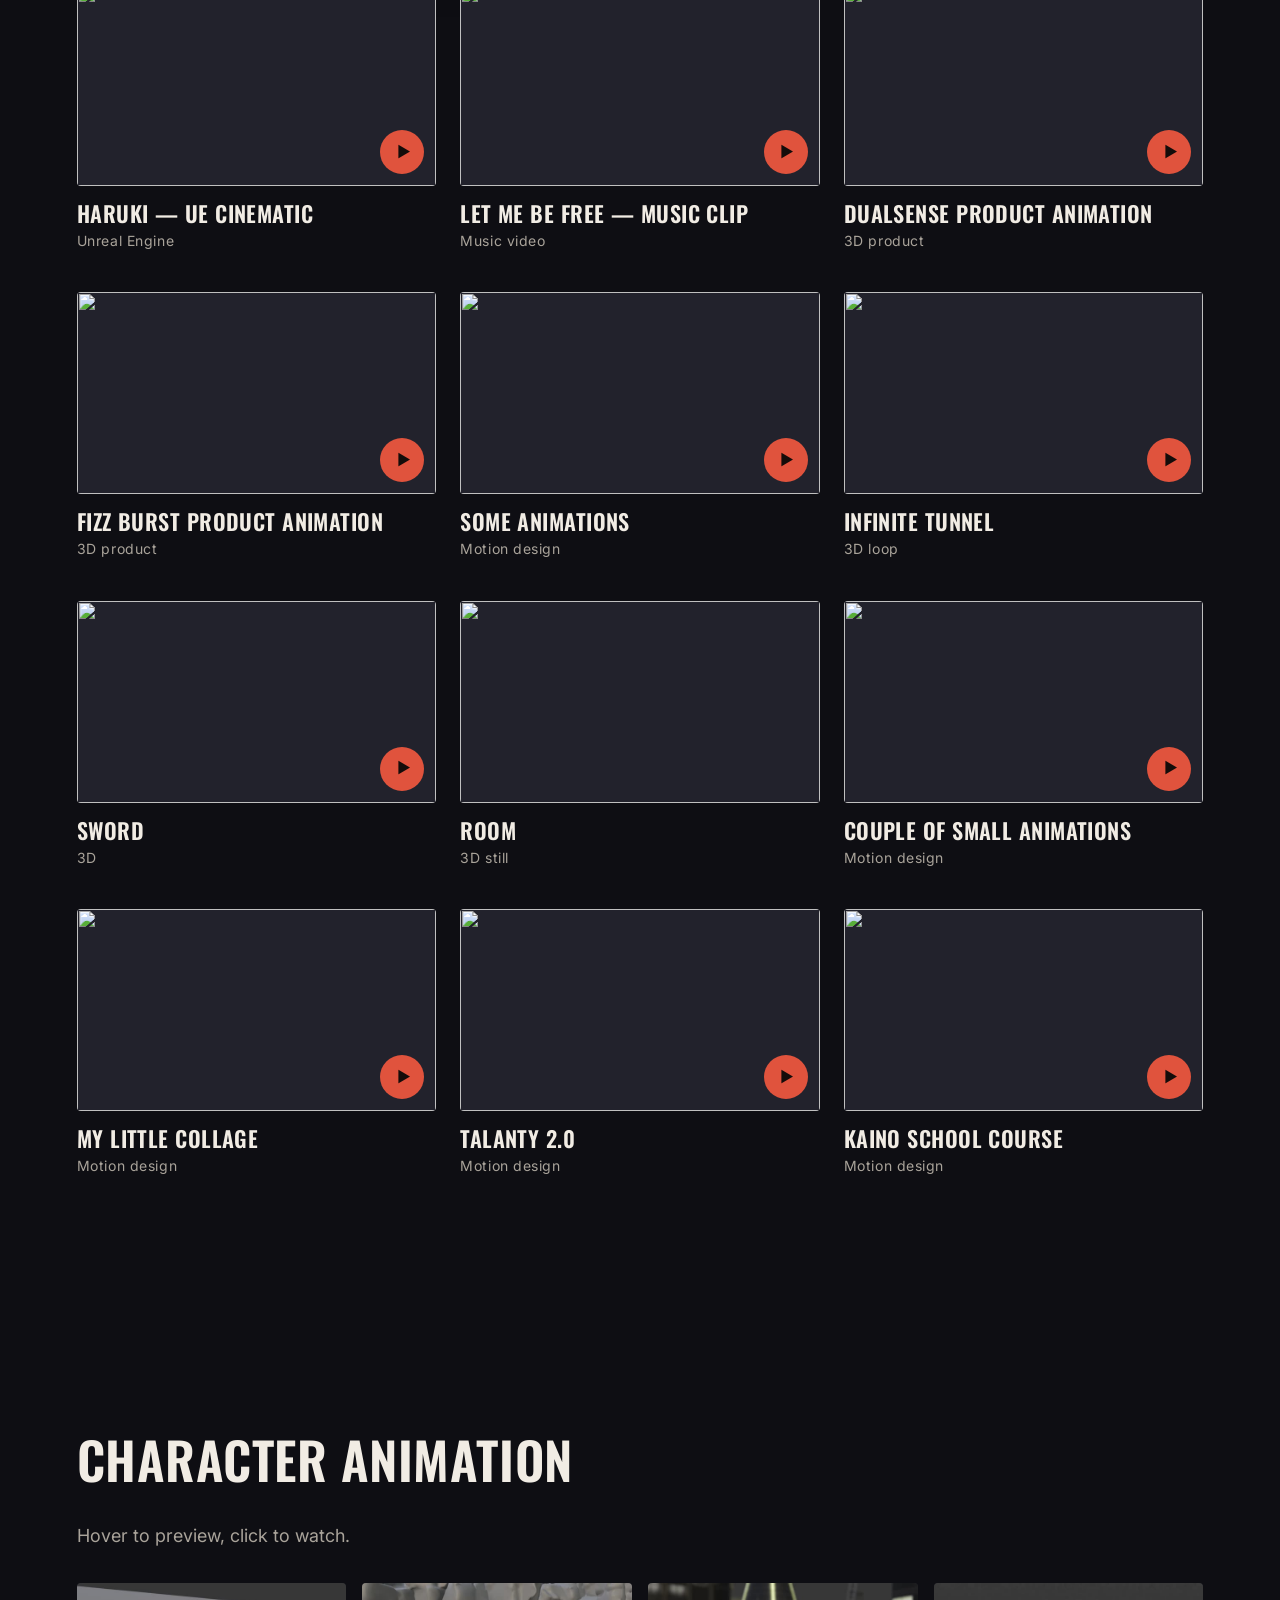
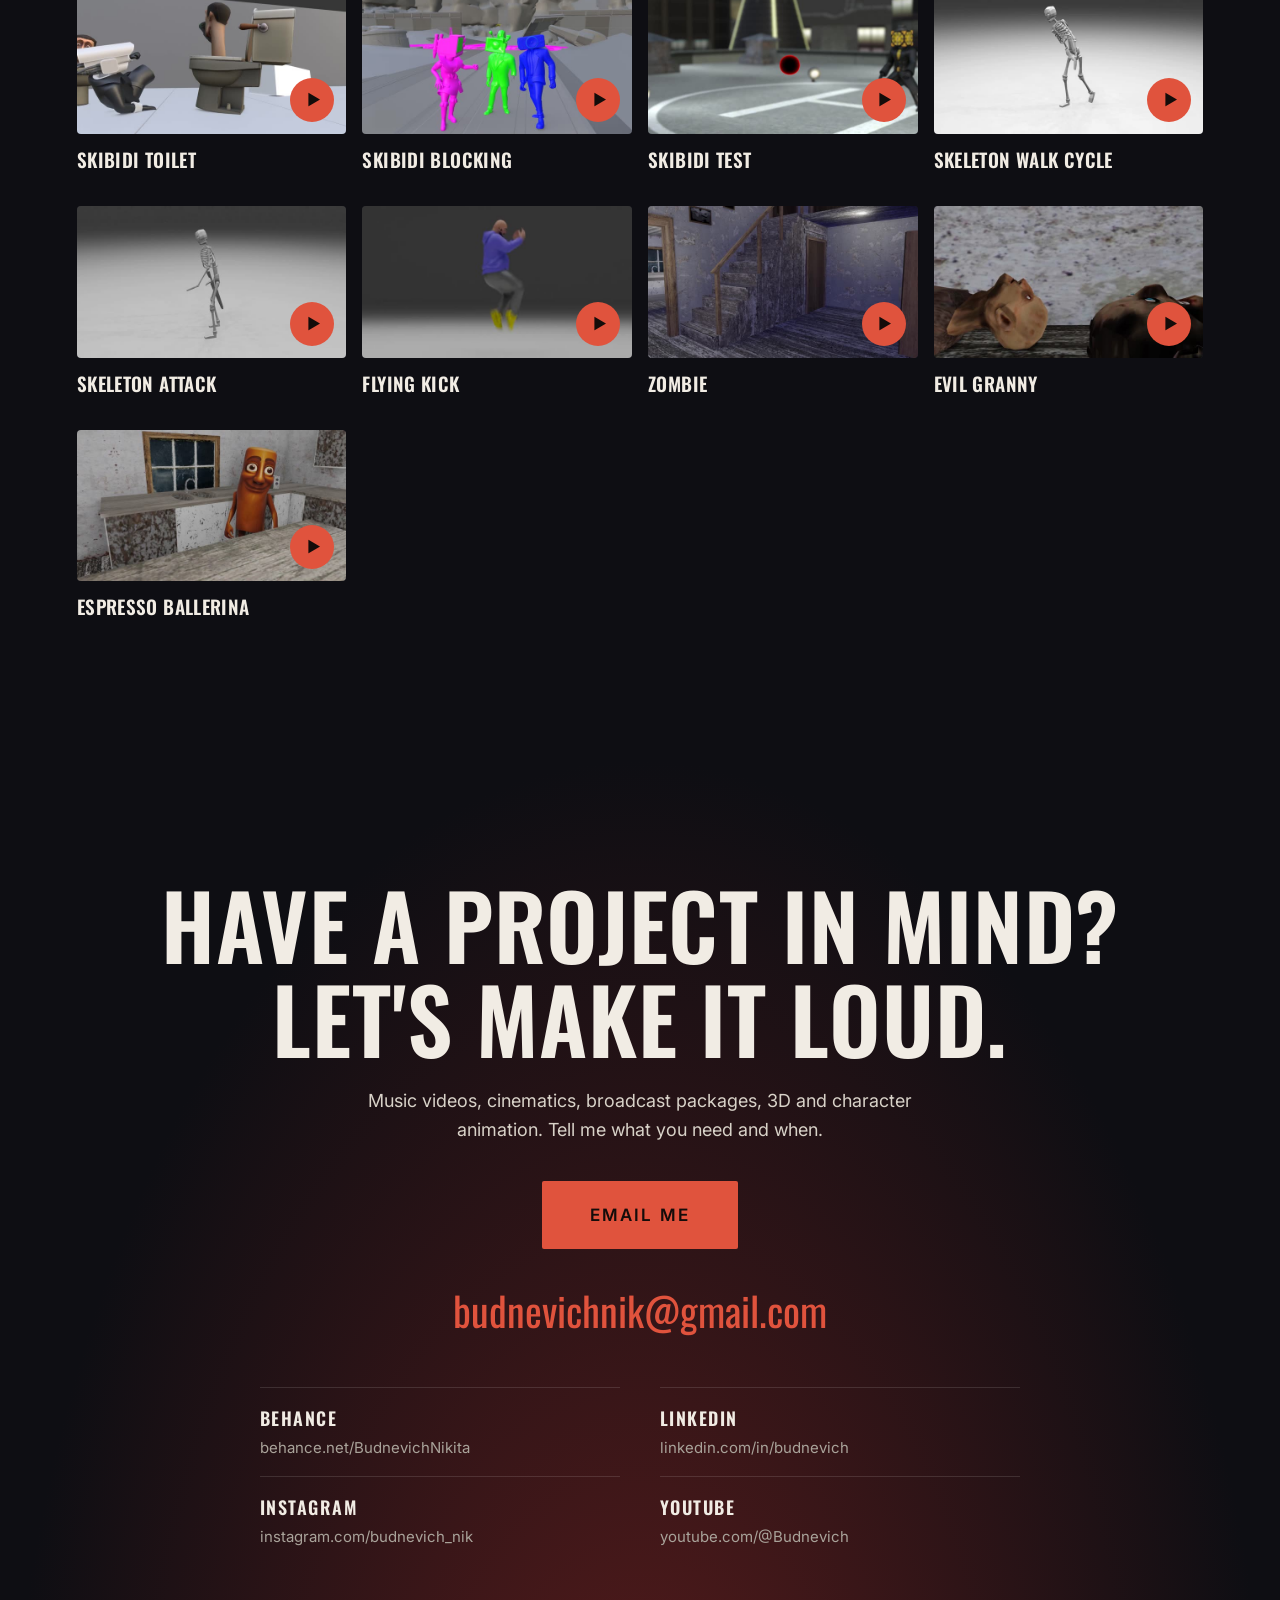
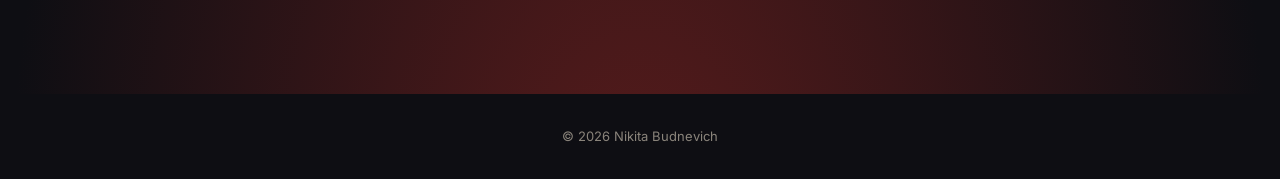
==== commit 0d3671c9: "Redesign: Bad Omens + Infomens reel featured, new media, YouTube embed Co-Authored-By: Claude Opus 5" ====
--- a/index.html
+++ b/index.html
@@ -4,7 +4,7 @@
 <meta charset="utf-8">
 <meta name="viewport" content="width=device-width, initial-scale=1, viewport-fit=cover">
 <title>Nikita Budnevich — Motion Designer, Video Editor, 3D Artist</title>
-<meta name="description" content="Nikita Budnevich: motion designer, video editor and 3D artist. Music videos, real-time Unreal Engine cinematics, 3D and character animation.">
+<meta name="description" content="Nikita Budnevich: motion designer, video editor and 3D artist. Music videos, real-time Unreal Engine cinematics, broadcast graphics and character animation.">
 <meta name="theme-color" content="#0e0e13">
 <meta name="color-scheme" content="dark">
 <!-- Site URL: GitHub Pages address of this repo. Change here, in sitemap.xml and robots.txt if you move to your own domain. -->
@@ -12,12 +12,12 @@
 <meta property="og:type" content="website">
 <meta property="og:site_name" content="Nikita Budnevich">
 <meta property="og:title" content="Nikita Budnevich — Motion Designer, Video Editor, 3D Artist">
-<meta property="og:description" content="Music videos, real-time Unreal Engine cinematics, 3D and character animation.">
+<meta property="og:description" content="Music videos, real-time Unreal Engine cinematics, broadcast graphics and character animation.">
 <meta property="og:url" content="https://budnik96.github.io/portfolio-website/">
 <meta property="og:image" content="https://budnik96.github.io/portfolio-website/assets/img/og-1200x630.jpg">
 <meta property="og:image:width" content="1200">
 <meta property="og:image:height" content="630">
-<meta property="og:image:alt" content="A night concert in Times Square rendered in Unreal Engine, with the NB monogram">
+<meta property="og:image:alt" content="Bad Omens, Artificial Suicide: a singer in red light, rendered in Unreal Engine 5">
 <meta name="twitter:card" content="summary_large_image">
 <link rel="icon" href="favicon.ico" sizes="32x32">
 <link rel="icon" href="favicon.svg" type="image/svg+xml">
@@ -35,29 +35,69 @@
   <a class="logo" href="#top" aria-label="Nikita Budnevich, back to top">NIKITA BUDNEVICH</a>
   <button class="menu-btn" id="menu-btn" aria-expanded="false" aria-controls="menu"><span class="menu-icon" aria-hidden="true"></span>Menu</button>
   <nav id="menu" aria-label="Main">
+    <a href="#featured">Featured</a>
     <a href="#about">About</a>
-    <a href="#work">Work</a>
+    <a href="#work">More work</a>
     <a href="#animation">Animation</a>
-    <a href="#contact">Contact</a>
+    <a href="#contact" class="nav-cta">Hire me</a>
   </nav>
 </header>
 
 <main>
 <section class="hero" id="top">
-  <video class="hero-video loop-video" src="assets/video/hero_loop.mp4" poster="assets/img/bo_0420.jpg" muted loop playsinline preload="auto" aria-hidden="true"></video>
+  <video class="hero-video loop-video" src="assets/video/hero_loop.mp4" poster="assets/img/bo_1450.jpg" muted loop playsinline preload="auto" aria-hidden="true"></video>
   <div class="hero-shade"></div>
   <div class="hero-text">
-    <p class="eyebrow">Motion designer · Video editor · 3D artist</p>
-    <h1>Nikita Budnevich</h1>
-    <p class="lead">I build cinematic worlds in real time: music videos, game cinematics and 3D animation.</p>
-    <a class="btn" href="#work">See the work</a>
+    <p class="role-line">Motion designer, video editor and 3D artist</p>
+    <h1><span>Nikita</span> <span>Budnevich</span></h1>
+    <p class="lead">Music videos, real-time cinematics and broadcast graphics, from the first idea to the final grade.</p>
+    <div class="hero-cta">
+      <a class="btn" href="#contact">Hire me</a>
+      <a class="btn ghost" href="#featured">Watch the work</a>
+    </div>
   </div>
   <button class="loop-toggle" data-for=".hero-video" type="button">Pause loop</button>
 </section>
 
+<section class="featured" id="featured">
+  <h2 class="sec-title">Featured work</h2>
+  <div class="feat-grid">
+    <article class="feat" id="feat-bo">
+      <button class="feat-media" type="button" data-key="badomens" aria-haspopup="dialog" aria-label="Play Bad Omens, Artificial Suicide">
+        <img src="assets/img/bo_poster.jpg" width="1280" height="720" alt="" decoding="async">
+        <video class="pv" muted loop playsinline preload="none" data-src="assets/video/badomens_preview.mp4" aria-hidden="true"></video>
+        <span class="play-big" aria-hidden="true">&#9654;</span>
+        <span class="badge">Unofficial fan video</span>
+      </button>
+      <div class="feat-body">
+        <h3>Bad Omens: ARTIFICIAL SUICIDE</h3>
+        <p class="desc">A night concert in Times Square, built and shot entirely in Unreal Engine 5.7: a city fly-in, a crowd of animated fans, MetaHuman performers and a stage light show cued to the song.</p>
+        <p class="role"><b>Role</b> Direction · Unreal Engine · Cameras · Lighting · Edit</p>
+        <p class="role"><b>Tools</b> Unreal Engine 5.7 · MetaHuman · DaVinci Resolve</p>
+        <div class="stills"><img src="assets/img/sm/bo_360.jpg" srcset="assets/img/sm/bo_360.jpg 720w, assets/img/bo_360.jpg 1440w" sizes="(max-width: 800px) 33vw, 16vw" width="720" height="301" loading="lazy" decoding="async" alt="Times Square wide shot at night"><img src="assets/img/sm/bo_1560.jpg" srcset="assets/img/sm/bo_1560.jpg 720w, assets/img/bo_1560.jpg 1440w" sizes="(max-width: 800px) 33vw, 16vw" width="720" height="301" loading="lazy" decoding="async" alt="Blue light wash over the stage"><img src="assets/img/sm/bo_1800.jpg" srcset="assets/img/sm/bo_1800.jpg 720w, assets/img/bo_1800.jpg 1440w" sizes="(max-width: 800px) 33vw, 16vw" width="720" height="301" loading="lazy" decoding="async" alt="Singer with microphone"></div>
+      </div>
+    </article>
+
+    <article class="feat" id="feat-reel">
+      <button class="feat-media" type="button" data-key="reel" aria-haspopup="dialog" aria-label="Play Broadcast Motion Design Reel">
+        <img src="assets/img/sm/reel_3.jpg" width="720" height="405" alt="" decoding="async">
+        <video class="pv" muted loop playsinline preload="none" data-src="assets/video/reel_preview.mp4" aria-hidden="true"></video>
+        <span class="play-big" aria-hidden="true">&#9654;</span>
+        <span class="badge">60 s reel</span>
+      </button>
+      <div class="feat-body">
+        <h3>Broadcast Motion Design Reel</h3>
+        <p class="desc">TV graphics made at Infomens for 5TV, Izvestia and Telekurier: channel openers, explainer graphics, maps and animated posters.</p>
+        <p class="role"><b>Role</b> Motion Designer · Broadcast Graphics · Operational Motion Graphics Designer</p>
+        <p class="role"><b>Clients</b> 5TV · Izvestia · Telekurier</p>
+        <div class="stills"><img src="assets/img/sm/reel_12.jpg" srcset="assets/img/sm/reel_12.jpg 720w, assets/img/reel_12.jpg 1440w" sizes="(max-width: 800px) 33vw, 16vw" width="720" height="405" loading="lazy" decoding="async" alt="Honeybee macro from a TV explainer"><img src="assets/img/sm/reel_24.jpg" srcset="assets/img/sm/reel_24.jpg 720w, assets/img/reel_24.jpg 1440w" sizes="(max-width: 800px) 33vw, 16vw" width="720" height="405" loading="lazy" decoding="async" alt="Medical statistics graphic"><img src="assets/img/sm/reel_36.jpg" srcset="assets/img/sm/reel_36.jpg 720w, assets/img/reel_36.jpg 1440w" sizes="(max-width: 800px) 33vw, 16vw" width="720" height="405" loading="lazy" decoding="async" alt="Billboard poster animation"></div>
+      </div>
+    </article>
+  </div>
+</section>
+
 <section class="about" id="about">
   <div>
-    <p class="eyebrow">About</p>
     <h2>Hi, I'm Nikita.</h2>
     <p>I've been a freelance motion designer since 2021, after training at MASA Tlalim and working in-house at Agraba in Tel Aviv.
       Now I build music videos and game cinematics in Unreal Engine, animate characters in Blender, and edit and grade in DaVinci Resolve,
@@ -66,79 +106,45 @@
     <p>Based in Petah Tikva, Israel. Available for freelance and full-time work.</p>
   </div>
   <ul class="skills" aria-label="Tools and skills">
-    <li>Unreal Engine 5</li><li>Motion design</li><li>Cinematography</li><li>Blender</li><li>DaVinci Resolve</li><li>AI stylization (ComfyUI)</li>
+    <li>Unreal Engine 5</li><li>Motion design</li><li>Cinematography</li><li>Blender</li><li>DaVinci Resolve</li>
   </ul>
 </section>
 
-<section class="featured" id="work">
-  <div class="featured-head">
-    <p class="eyebrow">Featured · Music video</p>
-    <h2>Bad Omens — Artificial Suicide</h2>
-    <p class="meta">Fan music video · Unreal Engine 5 · 2026 · Direction, camera, lighting, animation, edit</p>
-  </div>
-
-  <div class="player">
-    <!-- Replace with the YouTube embed after the release:
-         <iframe src="https://www.youtube-nocookie.com/embed/VIDEO_ID" title="Bad Omens music video" loading="lazy" allow="autoplay; encrypted-media; picture-in-picture" allowfullscreen></iframe> -->
-    <img src="assets/img/bo_1950.jpg" width="1440" height="602" loading="lazy" decoding="async" alt="Final chorus: fire cannons over the Times Square crowd">
-    <span class="soon">Premiere soon</span>
-  </div>
-
-  <p class="story">A night concert in Times Square, built and shot entirely inside Unreal Engine: a city fly-in, thousands of animated fans,
-    a stage light show cued to the song, and a hand-painted AI finishing pass.</p>
-
-  <div class="gallery">
-    <img src="assets/img/sm/bo_0420.jpg" srcset="assets/img/sm/bo_0420.jpg 720w, assets/img/bo_0420.jpg 1440w" sizes="(max-width: 800px) 50vw, 33vw" width="720" height="301" loading="lazy" decoding="async" alt="Times Square crowd, wide aerial">
-    <img src="assets/img/sm/bo_1002.jpg" srcset="assets/img/sm/bo_1002.jpg 720w, assets/img/bo_1002.jpg 1440w" sizes="(max-width: 800px) 50vw, 33vw" width="720" height="301" loading="lazy" decoding="async" alt="The band on stage in red light">
-    <img src="assets/img/sm/bo_0900.jpg" srcset="assets/img/sm/bo_0900.jpg 720w, assets/img/bo_0900.jpg 1440w" sizes="(max-width: 800px) 50vw, 33vw" width="720" height="301" loading="lazy" decoding="async" alt="Singer close-up with motion blur">
-    <img src="assets/img/sm/bo_1560.jpg" srcset="assets/img/sm/bo_1560.jpg 720w, assets/img/bo_1560.jpg 1440w" sizes="(max-width: 800px) 50vw, 33vw" width="720" height="301" loading="lazy" decoding="async" alt="Blue light wash over the stage">
-    <img src="assets/img/sm/bo_0560.jpg" srcset="assets/img/sm/bo_0560.jpg 720w, assets/img/bo_0560.jpg 1440w" sizes="(max-width: 800px) 50vw, 33vw" width="720" height="301" loading="lazy" decoding="async" alt="Masked guitarist">
-    <img src="assets/img/sm/bo_1800.jpg" srcset="assets/img/sm/bo_1800.jpg 720w, assets/img/bo_1800.jpg 1440w" sizes="(max-width: 800px) 50vw, 33vw" width="720" height="301" loading="lazy" decoding="async" alt="The crowd singing along">
-  </div>
-
-  <div class="compare">
-    <figure><img src="assets/img/sm/bo_1002.jpg" srcset="assets/img/sm/bo_1002.jpg 720w, assets/img/bo_1002.jpg 1440w" sizes="(max-width: 800px) 100vw, 50vw" width="720" height="301" loading="lazy" decoding="async" alt="Stage frame straight out of Unreal Engine"><figcaption>Unreal render</figcaption></figure>
-    <figure><img src="assets/img/sm/bo_ai_1002.jpg" srcset="assets/img/sm/bo_ai_1002.jpg 720w, assets/img/bo_ai_1002.jpg 1568w" sizes="(max-width: 800px) 100vw, 50vw" width="720" height="309" loading="lazy" decoding="async" alt="Same frame after the painted AI pass"><figcaption>Painted AI pass</figcaption></figure>
-  </div>
-</section>
-
-<section class="featured dragon">
-  <div class="featured-head">
-    <p class="eyebrow">Featured · Game cinematic</p>
-    <h2>Helgnar The Conqueror — Duel of the Dragon Riders</h2>
-    <p class="meta">Cinematic for Helgnar The Conqueror · Unreal Engine 5 · 2025 · Direction, cameras, story</p>
-  </div>
-  <div class="player" id="dragon-player">
-    <!-- Loop and poster load when the player scrolls near (work.js). -->
-    <video class="loop-video lazy-video" data-src="assets/video/dragon_loop.mp4" data-poster="assets/img/dragon_0.58.jpg" muted loop playsinline preload="none" aria-hidden="true"></video>
-    <button class="watch" data-embed="https://www.youtube-nocookie.com/embed/9kDAbI6SV2Y" aria-haspopup="dialog"><span aria-hidden="true">▶ </span>Watch the cinematic</button>
-    <button class="loop-toggle" data-for="#dragon-player video" type="button">Pause loop</button>
-  </div>
-  <div class="gallery">
-    <img src="assets/img/sm/dragon_0.08.jpg" srcset="assets/img/sm/dragon_0.08.jpg 720w, assets/img/dragon_0.08.jpg 1600w" sizes="(max-width: 640px) 50vw, 33vw" width="720" height="405" loading="lazy" decoding="async" alt="A red dragon lands on a misty beach">
-    <img src="assets/img/sm/dragon_0.48.jpg" srcset="assets/img/sm/dragon_0.48.jpg 720w, assets/img/dragon_0.48.jpg 1600w" sizes="(max-width: 640px) 50vw, 33vw" width="720" height="405" loading="lazy" decoding="async" alt="The masked dragon rider">
-    <img src="assets/img/sm/dragon_0.78.jpg" srcset="assets/img/sm/dragon_0.78.jpg 720w, assets/img/dragon_0.78.jpg 1600w" sizes="(max-width: 640px) 100vw, 33vw" width="720" height="405" loading="lazy" decoding="async" alt="Two dragons clash in the fog">
-  </div>
-</section>
-
-<section class="more">
-  <h2>More work</h2>
+<section class="more" id="work">
+  <h2 class="sec-title">More work</h2>
+  <article class="dragon" id="dragon-player">
+    <div class="player">
+      <video class="loop-video lazy-video" data-src="assets/video/dragon_loop.mp4" data-poster="assets/img/dragon_0.58.jpg" muted loop playsinline preload="none" aria-hidden="true"></video>
+      <button class="watch" data-embed="https://www.youtube-nocookie.com/embed/9kDAbI6SV2Y" aria-haspopup="dialog"><span aria-hidden="true">&#9654; </span>Watch the cinematic</button>
+      <button class="loop-toggle" data-for="#dragon-player video" type="button">Pause loop</button>
+    </div>
+    <div class="dragon-info">
+      <h3>Helgnar The Conqueror: Duel of the Dragon Riders</h3>
+      <p class="desc">Cinematic for the game Helgnar The Conqueror, 2025.</p>
+      <p class="role"><b>Role</b> Direction · Cameras · Story</p>
+      <p class="role"><b>Tools</b> Unreal Engine 5</p>
+    </div>
+  </article>
   <div class="cards" id="cards"></div>
-  <p class="coming">Coming soon: Infomens showreel · Making of Bad Omens</p>
 </section>
 
 <section class="anim" id="animation">
-  <h2>Character animation</h2>
+  <h2 class="sec-title">Character animation</h2>
   <p class="sub"><span class="hover-hint">Hover to preview, click to watch.</span><span class="touch-hint">Tap to watch.</span></p>
   <div class="anim-grid" id="anim"></div>
 </section>
 
 <section class="contact" id="contact">
-  <h2>Let's make something loud.</h2>
+  <h2>Have a project in mind?<br>Let's make it loud.</h2>
+  <p class="contact-sub">Music videos, cinematics, broadcast packages, 3D and character animation. Tell me what you need and when.</p>
+  <a class="btn big" href="mailto:budnevichnik@gmail.com?subject=Project%20inquiry">Email me</a>
   <a class="mail" href="mailto:budnevichnik@gmail.com">budnevichnik@gmail.com</a>
-  <div class="socials">
-    <a href="https://www.youtube.com/@Budnevich" target="_blank" rel="noopener">YouTube<span class="sr-only"> (opens in a new tab)</span></a><a href="https://www.instagram.com/parovoz96/" target="_blank" rel="noopener">Instagram<span class="sr-only"> (opens in a new tab)</span></a><a href="https://www.behance.net/BudnevichNikita" target="_blank" rel="noopener">Behance<span class="sr-only"> (opens in a new tab)</span></a><a href="https://www.linkedin.com/in/budnevich/" target="_blank" rel="noopener">LinkedIn<span class="sr-only"> (opens in a new tab)</span></a>
-  </div>
+  <ul class="socials">
+    <li><a href="https://www.behance.net/BudnevichNikita" target="_blank" rel="noopener"><b>Behance</b> behance.net/BudnevichNikita<span class="sr-only"> (opens in a new tab)</span></a></li>
+    <li><a href="https://www.linkedin.com/in/budnevich" target="_blank" rel="noopener"><b>LinkedIn</b> linkedin.com/in/budnevich<span class="sr-only"> (opens in a new tab)</span></a></li>
+    <li><a href="https://www.instagram.com/budnevich_nik" target="_blank" rel="noopener"><b>Instagram</b> instagram.com/budnevich_nik<span class="sr-only"> (opens in a new tab)</span></a></li>
+    <li><a href="https://www.youtube.com/@Budnevich" target="_blank" rel="noopener"><b>YouTube</b> youtube.com/@Budnevich<span class="sr-only"> (opens in a new tab)</span></a></li>
+  </ul>
 </section>
 </main>
 
--- a/style.css
+++ b/style.css
@@ -43,7 +43,7 @@
 .logo { font-family: var(--display); font-weight: 700; font-size: 22px; letter-spacing: .08em; text-decoration: none; white-space: nowrap; transition: color .2s; }
 .logo:hover { color: var(--red); }
 .nav nav { display: flex; gap: clamp(16px, 3vw, 36px); }
-.nav nav a { position: relative; text-decoration: none; font-size: 14px; font-weight: 500; text-transform: uppercase; letter-spacing: .14em;
+.nav nav a { position: relative; white-space: nowrap; text-decoration: none; font-size: 14px; font-weight: 500; text-transform: uppercase; letter-spacing: .14em;
   color: var(--muted); padding: 6px 0; transition: color .2s; }
 .nav nav a::after { content: ''; position: absolute; left: 0; right: 0; bottom: 0; height: 2px; background: var(--red);
   transform: scaleX(0); transform-origin: left; transition: transform .3s var(--ease); }
@@ -76,22 +76,10 @@
 
 /* sections */
 section:not(.hero) { padding: clamp(72px, 10vw, 140px) var(--pad-x); }
-.featured-head { max-width: 900px; margin-bottom: 40px; }
-.featured-head h2 { margin-bottom: 16px; }
 .meta { color: var(--muted); font-size: 15px; }
 .player { position: relative; aspect-ratio: 2.39 / 1; background: #000; overflow: hidden; border-radius: 4px; box-shadow: 0 30px 80px -40px #000; }
 .player img, .player iframe, .player video { width: 100%; height: 100%; object-fit: cover; border: 0; }
-.soon { position: absolute; left: 24px; bottom: 24px; background: var(--red); color: #140c0a; font-weight: 600; text-transform: uppercase;
-  letter-spacing: .15em; font-size: 13px; padding: 8px 16px; }
-.story { max-width: 760px; margin: 44px 0; color: var(--soft); font-size: clamp(17px, 1.6vw, 20px); }
-.gallery { display: grid; grid-template-columns: repeat(3, 1fr); gap: 8px; }
-.gallery img { width: 100%; aspect-ratio: 2.39 / 1; object-fit: cover; border-radius: 2px; background: var(--bg2); }
-.compare { display: grid; grid-template-columns: 1fr 1fr; gap: 8px; margin-top: 56px; }
-.compare img { width: 100%; aspect-ratio: 2.39 / 1; object-fit: cover; background: var(--bg2); }
-figcaption { color: var(--muted); font-size: 13px; text-transform: uppercase; letter-spacing: .15em; margin-top: 10px; }
-
-.dragon { background: linear-gradient(#0e0e13, #12151c 40%, #0e0e13); }
-.dragon .gallery { margin-top: 8px; }
+
 .watch { position: absolute; left: 24px; bottom: 24px; background: var(--red); color: #140c0a; border: 0; cursor: pointer; font: 600 14px var(--body);
   text-transform: uppercase; letter-spacing: .15em; padding: 13px 24px; transition: transform .25s var(--ease), background .2s, box-shadow .25s; }
 .watch:hover { transform: translateY(-2px); background: #ea6450; box-shadow: 0 10px 30px -10px #e0533d99; }
@@ -108,7 +96,6 @@
 .play { position: absolute; right: 12px; bottom: 12px; width: 44px; height: 44px; border-radius: 50%; background: var(--red); color: #140c0a;
   display: grid; place-items: center; font-size: 15px; padding-left: 3px; transition: transform .3s var(--ease); }
 .card:hover .play, .anim-card:hover .play, .card:focus-visible .play, .anim-card:focus-visible .play { transform: scale(1.12); }
-.coming { color: var(--muted); margin-top: 56px; text-transform: uppercase; letter-spacing: .15em; font-size: 13px; }
 
 /* character animation */
 .sub { color: var(--muted); margin: -14px 0 32px; }
@@ -125,7 +112,6 @@
 /* about */
 .about { display: grid; grid-template-columns: 1.4fr 1fr; gap: clamp(32px, 6vw, 96px); align-items: start; border-bottom: 1px solid #ffffff12; }
 .about p:not(.eyebrow) { color: var(--soft); margin-bottom: 16px; max-width: 640px; }
-.skills { list-style: none; display: flex; flex-wrap: wrap; gap: 10px; padding-top: 40px; }
 .skills li { border: 1px solid #3a3a46; padding: 8px 16px; border-radius: 40px; font-size: 15px; color: var(--soft); }
 
 /* contact */
@@ -155,15 +141,13 @@
 
 /* tablet */
 @media (max-width: 900px) {
+  .nav nav { gap: 14px; } .nav nav a { font-size: 12px; letter-spacing: .08em; }
   .cards { grid-template-columns: 1fr 1fr; }
   .about { grid-template-columns: 1fr; }
   .skills { padding-top: 0; }
 }
 @media (max-width: 800px) {
-  .gallery { grid-template-columns: 1fr 1fr; }
-  .compare { grid-template-columns: 1fr; }
-}
-@media (min-width: 641px) and (max-width: 800px) { .dragon .gallery { grid-template-columns: repeat(3, 1fr); } }
+}
 
 /* phone */
 @media (max-width: 640px) {
@@ -183,14 +167,9 @@
   .lead { margin: 14px 0 28px; }
   .loop-toggle { bottom: 16px; }
   .player { aspect-ratio: 16 / 9; }
-  .soon, .watch { left: 12px; bottom: 12px; }
-  .soon { font-size: 11px; padding: 6px 12px; }
+  .watch { left: 12px; bottom: 12px; }
   .watch { font-size: 12px; padding: 10px 16px; }
   .player .loop-toggle { right: 10px; bottom: 12px; }
-  .story { margin: 32px 0; }
-  .gallery { gap: 6px; }
-  .dragon .gallery img:last-child { grid-column: 1 / -1; }
-  .compare { margin-top: 40px; }
   .cards { grid-template-columns: 1fr; gap: 32px; }
   .anim-grid { grid-template-columns: 1fr 1fr; gap: 24px 10px; }
   .anim-title { font-size: 16px; margin-top: 10px; }
@@ -207,3 +186,97 @@
   .reveal { opacity: 1; transform: none; }
   .btn:hover, .watch:hover, .card:hover .thumb img, .card:focus-visible .thumb img, .card:hover .play, .anim-card:hover .play { transform: none; }
 }
+
+/* ===== v2 redesign ===== */
+h1, h2, h3 { text-wrap: balance; }
+.sec-title { font-size: clamp(30px, 4vw, 52px); margin-bottom: clamp(28px, 4vw, 48px); }
+.nav nav .nav-cta { color: #140c0a; background: var(--red); padding: 8px 18px; border-radius: 2px; }
+.nav nav .nav-cta::after { display: none; }
+.nav nav .nav-cta:hover { color: #140c0a; background: #ea6450; }
+
+/* hero */
+.hero-text { max-width: 1400px; }
+.role-line { color: var(--amber); font-weight: 600; font-size: clamp(15px, 1.6vw, 19px); letter-spacing: .04em; margin-bottom: 8px; }
+.hero h1 { font-size: clamp(56px, 13.5vw, 220px); line-height: .88; font-weight: 700; letter-spacing: -.01em; text-wrap: nowrap; }
+.hero h1 span { display: inline-block; }
+.hero h1 span:last-child { color: transparent; -webkit-text-stroke: 2px var(--text); }
+.lead { margin: 26px 0 36px; max-width: 560px; }
+.hero-cta { display: flex; flex-wrap: wrap; gap: 14px; }
+.btn.ghost { background: transparent; color: var(--text); box-shadow: inset 0 0 0 1.5px #ffffff55; }
+.btn.ghost:hover { background: #ffffff14; box-shadow: inset 0 0 0 1.5px var(--text); }
+.btn.big { padding: 20px 48px; font-size: 17px; }
+.hero-text { animation: rise 1s var(--ease) .15s both; }
+@keyframes rise { from { opacity: 0; transform: translateY(24px); } }
+
+/* featured: two equal pieces */
+.featured { background: var(--bg); }
+.feat-grid { display: grid; grid-template-columns: 1fr 1fr; gap: clamp(28px, 4vw, 56px); align-items: start; }
+.feat-media { position: relative; display: block; width: 100%; aspect-ratio: 16 / 9; padding: 0; border: 0; overflow: hidden; background: #000;
+  border-radius: 4px; cursor: pointer; box-shadow: 0 30px 70px -40px #000; }
+.feat-media img, .feat-media .pv { position: absolute; inset: 0; width: 100%; height: 100%; object-fit: cover; }
+.feat-media img { transition: transform .8s var(--ease); }
+.feat-media .pv { opacity: 0; transition: opacity .4s; }
+.feat-media.playing .pv { opacity: 1; }
+.feat-media:hover img, .feat-media:focus-visible img { transform: scale(1.04); }
+.feat-media::after { content: ''; position: absolute; inset: 0; background: linear-gradient(to top, #0e0e1399, transparent 45%); pointer-events: none; }
+.play-big { position: absolute; z-index: 2; left: 20px; bottom: 20px; width: 64px; height: 64px; border-radius: 50%; background: var(--red); color: #140c0a;
+  display: grid; place-items: center; font-size: 20px; padding-left: 4px; transition: transform .3s var(--ease), box-shadow .3s; }
+.feat-media:hover .play-big, .feat-media:focus-visible .play-big { transform: scale(1.1); box-shadow: 0 0 0 8px #e0533d44; }
+.badge { position: absolute; z-index: 2; right: 16px; top: 16px; background: #0e0e13b3; backdrop-filter: blur(6px); border: 1px solid #ffffff33;
+  color: var(--soft); font-size: 12px; font-weight: 600; letter-spacing: .06em; padding: 5px 12px; border-radius: 40px; }
+.feat-body { padding-top: 24px; }
+.feat h3, .dragon-info h3 { font-size: clamp(26px, 2.6vw, 36px); margin: 0 0 12px; }
+.desc { color: var(--soft); max-width: 62ch; margin-bottom: 14px; font-size: 17px; }
+.role { color: var(--muted); font-size: 15px; line-height: 1.5; margin-bottom: 4px; }
+.role b { color: var(--amber); font-weight: 600; display: inline-block; min-width: 4.2em; margin-right: 8px; }
+.stills { display: grid; grid-template-columns: repeat(3, 1fr); gap: 8px; margin-top: 22px; }
+.stills img { width: 100%; aspect-ratio: 16 / 9; object-fit: cover; border-radius: 2px; background: var(--bg2); }
+
+/* about */
+.about { background: var(--bg2); border-bottom: 0; }
+.about h2 { font-size: clamp(34px, 5vw, 64px); }
+.skills { list-style: none; display: flex; flex-wrap: wrap; gap: 10px; padding-top: 12px; }
+
+/* more work */
+.more { background: var(--bg); }
+.dragon { display: grid; grid-template-columns: 1.6fr 1fr; gap: clamp(24px, 4vw, 56px); align-items: center; margin-bottom: clamp(48px, 6vw, 80px); }
+.dragon .player { aspect-ratio: 16 / 9; }
+.dragon-info h3 { font-size: clamp(24px, 2.4vw, 34px); }
+
+@media (max-width: 900px) {
+  .feat-grid, .dragon { grid-template-columns: 1fr; }
+  .skills { padding-top: 0; }
+}
+@media (max-width: 640px) {
+  .hero h1 { font-size: 17vw; -webkit-text-stroke-width: 1.5px; }
+  .hero h1 span { display: block; }
+  .hero-cta .btn { flex: 1 1 100%; text-align: center; }
+  .nav nav .nav-cta { display: block; margin-top: 12px; text-align: center; border-bottom: 0; }
+  .play-big { width: 52px; height: 52px; left: 14px; bottom: 14px; }
+  .stills { gap: 6px; }
+  .btn.big { display: block; text-align: center; padding: 18px 16px; }
+}
+
+/* contact */
+.contact { padding-bottom: clamp(88px, 12vw, 160px); }
+.contact h2 { font-size: clamp(38px, 7vw, 96px); margin-bottom: 20px; }
+.contact-sub { color: var(--soft); max-width: 560px; margin: 0 auto 36px; }
+.mail { display: block; width: fit-content; margin: 28px auto 44px; font-size: clamp(22px, 3.4vw, 40px); }
+.socials { list-style: none; display: grid; grid-template-columns: repeat(2, minmax(0, 1fr)); gap: 0 40px; max-width: 760px; margin: 0 auto; text-align: left; }
+.socials a { display: flex; flex-direction: column; gap: 2px; padding: 16px 0; border-top: 1px solid #ffffff1f; text-transform: none; letter-spacing: 0; font-size: 15px; color: var(--muted); overflow-wrap: anywhere; }
+.socials a b { color: var(--text); font-family: var(--display); text-transform: uppercase; letter-spacing: .08em; font-size: 18px; font-weight: 600; }
+.socials a:hover b { color: var(--amber); }
+@media (max-width: 640px) { .socials { grid-template-columns: 1fr; } }
+
+/* lightbox */
+.lb-frame { animation: lb-pop .35s var(--ease); }
+@keyframes lb-pop { from { opacity: 0; transform: scale(.96) translateY(12px); } }
+
+/* fixes */
+.hero h1 { font-size: clamp(48px, 10.4vw, 190px); }
+.play-big { left: 50%; top: 50%; bottom: auto; margin: -32px 0 0 -32px; background: #e0533dee; }
+.player .loop-toggle { top: 12px; bottom: auto; }
+@media (max-width: 640px) {
+  .hero h1 { font-size: 17vw; }
+  .play-big { left: 50%; bottom: auto; margin: -26px 0 0 -26px; }
+}
